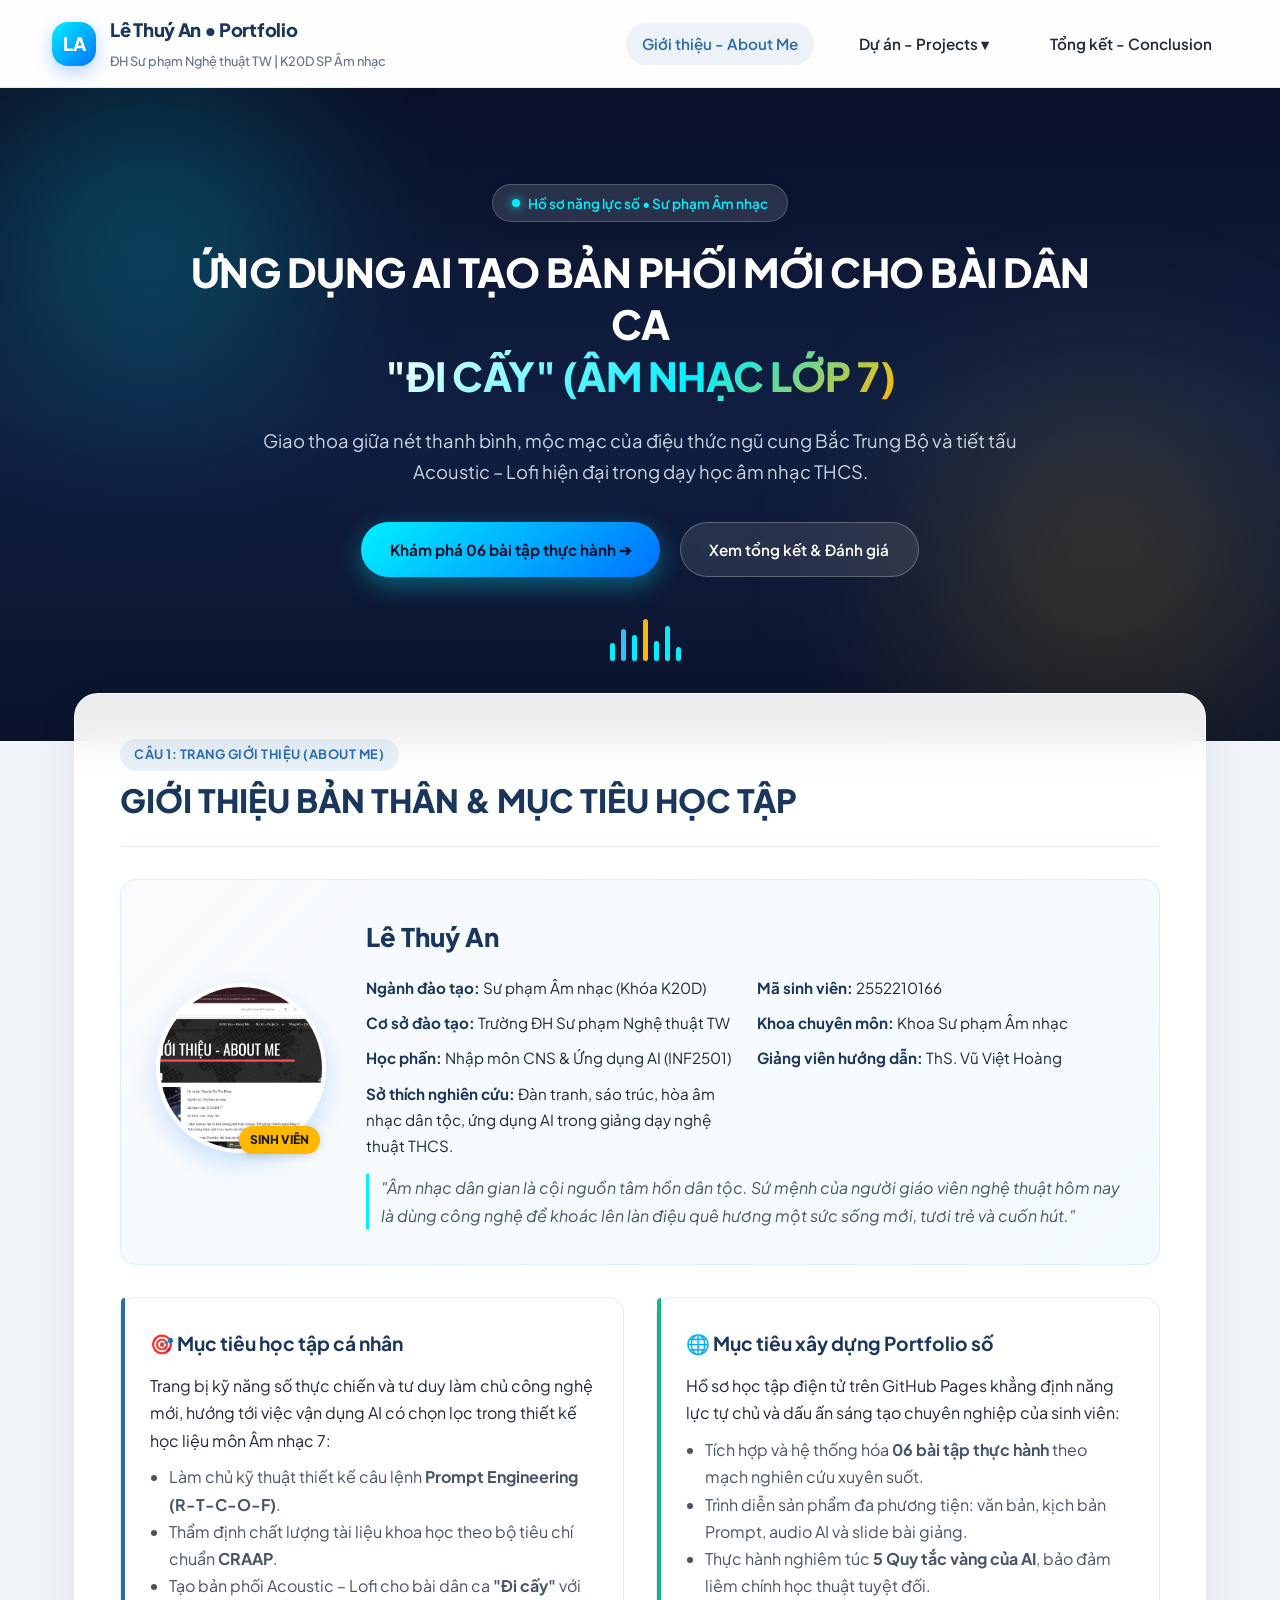
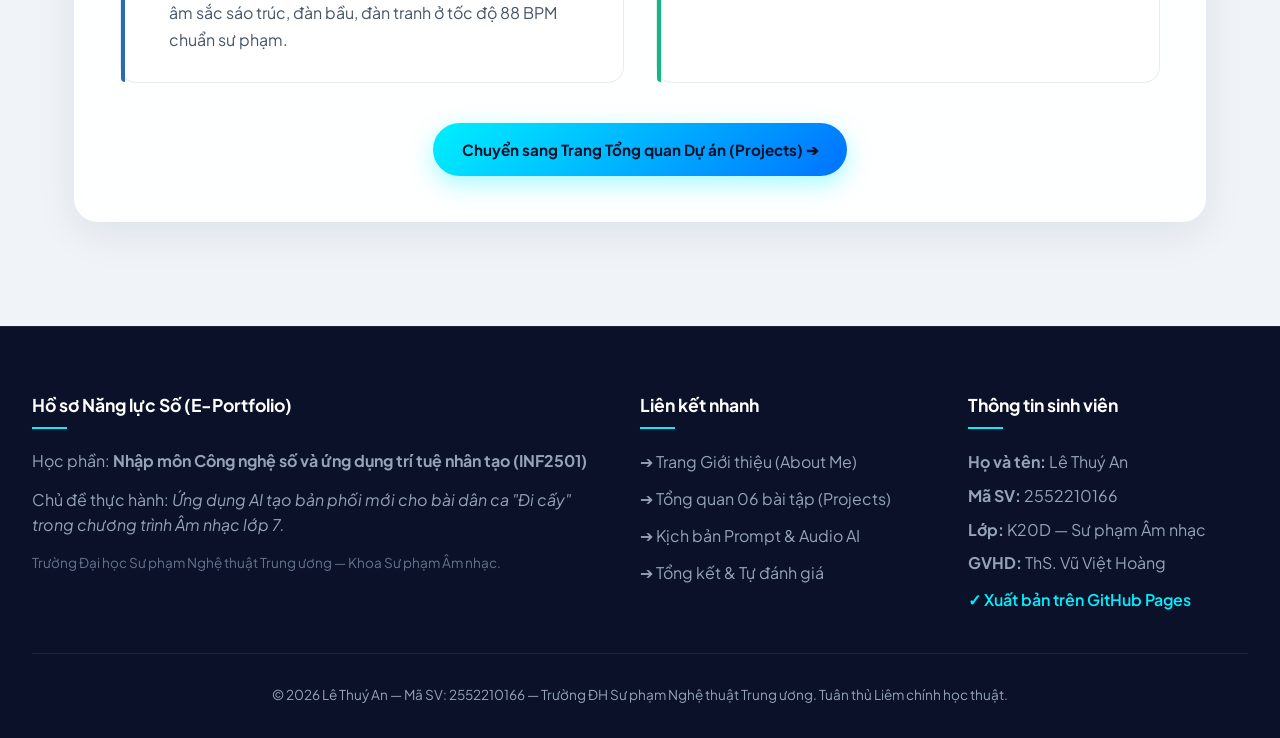
==== index.html @ 68ad2bd3 "Initial commit: Portfolio website INF2501" ====
<!DOCTYPE html>
<html lang="vi">
<head>
  <meta charset="UTF-8">
  <meta name="viewport" content="width=device-width, initial-scale=1.0">
  <title>E-Portfolio | Lê Thuý An - Sư phạm Âm nhạc</title>
  <link rel="stylesheet" href="css/style.css">
  <link rel="preconnect" href="https://fonts.googleapis.com">
  <link rel="preconnect" href="https://fonts.gstatic.com" crossorigin>
  <link href="https://fonts.googleapis.com/css2?family=Plus+Jakarta+Sans:wght@400;500;600;700;800&family=Playfair+Display:ital,wght@0,600;0,700;1,400&family=JetBrains+Mono:wght@400;500;600&display=swap" rel="stylesheet">
</head>
<body>
  <!-- HEADER & NAVIGATION -->
  <header class="site-header">
    <div class="nav-container">
      <div class="logo-area">
        <div class="logo-icon">LA</div>
        <div class="logo-text">
          <h1>Lê Thuý An • Portfolio</h1>
          <span>ĐH Sư phạm Nghệ thuật TW | K20D SP Âm nhạc</span>
        </div>
      </div>
      <button class="mobile-toggle" aria-label="Toggle menu">☰</button>
      <nav>
        <ul class="nav-menu">
          <li class="nav-item"><a href="index.html" class="nav-link active">Giới thiệu - About Me</a></li>
          <li class="nav-item dropdown">
            <a href="projects.html" class="nav-link ">Dự án - Projects ▾</a>
            <ul class="dropdown-menu">
              <li><a href="projects.html" class="dropdown-item"><strong>📂 Tổng quan 06 Bài tập</strong></a></li>
              <li><a href="bai-tap-1.html" class="dropdown-item">📁 Bài 1: Quản lý tệp & thư mục</a></li>
              <li><a href="bai-tap-2.html" class="dropdown-item">🔍 Bài 2: Tìm kiếm & Đánh giá CRAAP</a></li>
              <li><a href="bai-tap-3.html" class="dropdown-item">⚡ Bài 3: Prompt Engineering & AI nhạc</a></li>
              <li><a href="bai-tap-4.html" class="dropdown-item">👥 Bài 4: Hợp tác trực tuyến dự án nhóm</a></li>
              <li><a href="bai-tap-5.html" class="dropdown-item">🎨 Bài 5: Sáng tạo nội dung số với AI</a></li>
              <li><a href="bai-tap-6.html" class="dropdown-item">🛡️ Bài 6: Đạo đức & Liêm chính AI</a></li>
            </ul>
          </li>
          <li class="nav-item"><a href="conclusion.html" class="nav-link ">Tổng kết - Conclusion</a></li>
        </ul>
      </nav>
    </div>
  </header>

  <section class="hero-section">
    <div class="hero-glow-1"></div>
    <div class="hero-glow-2"></div>
    <div class="hero-container">
      <div class="hero-pill">
        <span class="status-dot"></span>
        <span>Hồ sơ năng lực số • Sư phạm Âm nhạc</span>
      </div>
      <h2 class="hero-title">
        ỨNG DỤNG AI TẠO BẢN PHỐI MỚI CHO BÀI DÂN CA <br>
        <span class="gradient-text">"ĐI CẤY" (ÂM NHẠC LỚP 7)</span>
      </h2>
      <p class="hero-desc">
        Giao thoa giữa nét thanh bình, mộc mạc của điệu thức ngũ cung Bắc Trung Bộ và tiết tấu Acoustic – Lofi hiện đại trong dạy học âm nhạc THCS.
      </p>
      <div class="hero-actions">
        <a href="projects.html" class="btn btn-primary">Khám phá 06 bài tập thực hành ➔</a>
        <a href="conclusion.html" class="btn btn-glass">Xem tổng kết & Đánh giá</a>
      </div>
      
      <!-- Animated Music Equalizer -->
      <div class="music-visualizer" title="Bản phối AI đang mô phỏng nhịp điệu dân tộc">
        <div class="bar"></div>
        <div class="bar"></div>
        <div class="bar"></div>
        <div class="bar"></div>
        <div class="bar"></div>
        <div class="bar"></div>
        <div class="bar"></div>
        <div class="bar"></div>
      </div>
    </div>
  </section>

  <main class="main-wrapper">
    <div class="glass-panel reveal">
      <div class="page-header-box">
        <span class="badge-tag">Câu 1: Trang Giới thiệu (About Me)</span>
        <h2 class="page-heading">GIỚI THIỆU BẢN THÂN & MỤC TIÊU HỌC TẬP</h2>
      </div>

      <!-- Profile Showcase -->
      <div class="profile-showcase">
        <div class="profile-avatar-wrap">
          <img src="images/image1.png" alt="Ảnh sinh viên Lê Thuý An" class="profile-avatar-img" onerror="this.src='https://images.unsplash.com/photo-1534528741775-53994a69daeb?q=80&w=400&auto=format&fit=crop';">
          <span class="avatar-badge-tag">SINH VIÊN</span>
        </div>
        <div class="profile-details">
          <h3>Lê Thuý An</h3>
          <ul class="meta-grid">
            <li><strong>Ngành đào tạo:</strong> Sư phạm Âm nhạc (Khóa K20D)</li>
            <li><strong>Mã sinh viên:</strong> 2552210166</li>
            <li><strong>Cơ sở đào tạo:</strong> Trường ĐH Sư phạm Nghệ thuật TW</li>
            <li><strong>Khoa chuyên môn:</strong> Khoa Sư phạm Âm nhạc</li>
            <li><strong>Học phần:</strong> Nhập môn CNS & Ứng dụng AI (INF2501)</li>
            <li><strong>Giảng viên hướng dẫn:</strong> ThS. Vũ Việt Hoàng</li>
            <li><strong>Sở thích nghiên cứu:</strong> Đàn tranh, sáo trúc, hòa âm nhạc dân tộc, ứng dụng AI trong giảng dạy nghệ thuật THCS.</li>
          </ul>
          <p style="font-style: italic; color: #475569; margin-top: 0.8rem; border-left: 3px solid var(--accent-cyan); padding-left: 12px;">
            "Âm nhạc dân gian là cội nguồn tâm hồn dân tộc. Sứ mệnh của người giáo viên nghệ thuật hôm nay là dùng công nghệ để khoác lên làn điệu quê hương một sức sống mới, tươi trẻ và cuốn hút."
          </p>
        </div>
      </div>

      <div class="grid-2">
        <div class="feature-box goal">
          <h3>🎯 Mục tiêu học tập cá nhân</h3>
          <p>Trang bị kỹ năng số thực chiến và tư duy làm chủ công nghệ mới, hướng tới việc vận dụng AI có chọn lọc trong thiết kế học liệu môn Âm nhạc 7:</p>
          <ul style="margin-left: 1.2rem; margin-top: 0.6rem; color: #475569;">
            <li>Làm chủ kỹ thuật thiết kế câu lệnh <strong>Prompt Engineering (R-T-C-O-F)</strong>.</li>
            <li>Thẩm định chất lượng tài liệu khoa học theo bộ tiêu chí chuẩn <strong>CRAAP</strong>.</li>
            <li>Tạo bản phối Acoustic – Lofi cho bài dân ca <strong>"Đi cấy"</strong> với âm sắc sáo trúc, đàn bầu, đàn tranh ở tốc độ 88 BPM chuẩn sư phạm.</li>
          </ul>
        </div>

        <div class="feature-box product">
          <h3>🌐 Mục tiêu xây dựng Portfolio số</h3>
          <p>Hồ sơ học tập điện tử trên GitHub Pages khẳng định năng lực tự chủ và dấu ấn sáng tạo chuyên nghiệp của sinh viên:</p>
          <ul style="margin-left: 1.2rem; margin-top: 0.6rem; color: #475569;">
            <li>Tích hợp và hệ thống hóa <strong>06 bài tập thực hành</strong> theo mạch nghiên cứu xuyên suốt.</li>
            <li>Trình diễn sản phẩm đa phương tiện: văn bản, kịch bản Prompt, audio AI và slide bài giảng.</li>
            <li>Thực hành nghiêm túc <strong>5 Quy tắc vàng của AI</strong>, bảo đảm liêm chính học thuật tuyệt đối.</li>
          </ul>
        </div>
      </div>

      <div style="margin-top: 2.5rem; text-align: center;">
        <a href="projects.html" class="btn btn-primary">Chuyển sang Trang Tổng quan Dự án (Projects) ➔</a>
      </div>
    </div>
  </main>

  <!-- FOOTER -->
  <footer class="site-footer">
    <div class="footer-grid">
      <div class="footer-col">
        <h4>Hồ sơ Năng lực Số (E-Portfolio)</h4>
        <p style="margin-bottom: 0.8rem; line-height: 1.6;">Học phần: <strong>Nhập môn Công nghệ số và ứng dụng trí tuệ nhân tạo (INF2501)</strong></p>
        <p style="margin-bottom: 0.8rem; line-height: 1.6;">Chủ đề thực hành: <em>Ứng dụng AI tạo bản phối mới cho bài dân ca "Đi cấy" trong chương trình Âm nhạc lớp 7.</em></p>
        <p style="color: #64748B; font-size: 0.85rem;">Trường Đại học Sư phạm Nghệ thuật Trung ương — Khoa Sư phạm Âm nhạc.</p>
      </div>
      <div class="footer-col">
        <h4>Liên kết nhanh</h4>
        <ul>
          <li><a href="index.html">➔ Trang Giới thiệu (About Me)</a></li>
          <li><a href="projects.html">➔ Tổng quan 06 bài tập (Projects)</a></li>
          <li><a href="bai-tap-3.html">➔ Kịch bản Prompt & Audio AI</a></li>
          <li><a href="conclusion.html">➔ Tổng kết & Tự đánh giá</a></li>
        </ul>
      </div>
      <div class="footer-col">
        <h4>Thông tin sinh viên</h4>
        <p style="margin-bottom: 0.4rem;"><strong>Họ và tên:</strong> Lê Thuý An</p>
        <p style="margin-bottom: 0.4rem;"><strong>Mã SV:</strong> 2552210166</p>
        <p style="margin-bottom: 0.4rem;"><strong>Lớp:</strong> K20D — Sư phạm Âm nhạc</p>
        <p style="margin-bottom: 0.4rem;"><strong>GVHD:</strong> ThS. Vũ Việt Hoàng</p>
        <p style="color: var(--accent-cyan); font-weight: 600; margin-top: 0.6rem;">✓ Xuất bản trên GitHub Pages</p>
      </div>
    </div>
    <div class="footer-credit">
      <p>© 2026 Lê Thuý An — Mã SV: 2552210166 — Trường ĐH Sư phạm Nghệ thuật Trung ương. Tuân thủ Liêm chính học thuật.</p>
    </div>
  </footer>
  <script src="js/main.js"></script>
</body>
</html>
---- css/style.css ----
/* ===================================================================
   ULTRA-MODERN ANIMATED E-PORTFOLIO
   Design Theme: Modern Glassmorphism & Oceanic Digital Waves
   Features: CSS Keyframes, Smooth Transitions, Equalizer Animation
   =================================================================== */

:root {
  --primary: #1A365D;          /* Deep Navy */
  --primary-light: #2B6CB0;    /* Bright Coastal Blue */
  --accent-cyan: #00F0FF;      /* Electric Cyan Glow */
  --accent-gold: #FFB800;      /* Sungold / Sand Gold */
  --accent-gradient: linear-gradient(135deg, #00F0FF 0%, #0072FF 100%);
  --gold-gradient: linear-gradient(135deg, #FFD700 0%, #FF9900 100%);
  --bg-gradient: linear-gradient(180deg, #0A1128 0%, #101F42 50%, #0B132B 100%);
  
  --glass-bg: rgba(255, 255, 255, 0.85);
  --glass-border: rgba(255, 255, 255, 0.3);
  --glass-card: rgba(255, 255, 255, 0.92);
  --glass-card-hover: rgba(255, 255, 255, 1);
  --glass-shadow: 0 12px 40px rgba(0, 20, 60, 0.08);
  --glass-shadow-hover: 0 20px 50px rgba(0, 114, 255, 0.18);
  
  --text-dark: #1E293B;
  --text-muted: #64748B;
  --text-light: #F8FAFC;
  
  --radius-sm: 8px;
  --radius-md: 16px;
  --radius-lg: 24px;
  --radius-full: 9999px;
  
  --font-heading: 'Plus Jakarta Sans', -apple-system, BlinkMacSystemFont, 'Segoe UI', Roboto, sans-serif;
  --font-serif: 'Playfair Display', Georgia, serif;
  --font-mono: 'JetBrains Mono', 'Fira Code', Consolas, monospace;
}

/* Base Reset */
*, *::before, *::after {
  box-sizing: border-box;
  margin: 0;
  padding: 0;
}

html {
  scroll-behavior: smooth;
}

body {
  font-family: var(--font-heading);
  background-color: #F0F4F8;
  color: var(--text-dark);
  line-height: 1.7;
  overflow-x: hidden;
  min-height: 100vh;
  display: flex;
  flex-direction: column;
}

/* ==================== ANIMATIONS ==================== */
@keyframes floatSlow {
  0%, 100% { transform: translateY(0px) rotate(0deg); }
  50% { transform: translateY(-10px) rotate(1deg); }
}

@keyframes pulseGlow {
  0%, 100% { box-shadow: 0 0 15px rgba(0, 240, 255, 0.4); }
  50% { box-shadow: 0 0 30px rgba(0, 240, 255, 0.8); }
}

@keyframes waveBar {
  0%, 100% { height: 8px; }
  50% { height: 38px; }
}

@keyframes fadeInUp {
  from {
    opacity: 0;
    transform: translateY(24px);
  }
  to {
    opacity: 1;
    transform: translateY(0);
  }
}

/* Scroll Reveal Utility */
.reveal {
  opacity: 0;
  transform: translateY(24px);
  transition: opacity 0.7s cubic-bezier(0.16, 1, 0.3, 1), transform 0.7s cubic-bezier(0.16, 1, 0.3, 1);
}

.reveal.active {
  opacity: 1;
  transform: translateY(0);
}

/* ==================== NAVBAR ==================== */
.site-header {
  position: sticky;
  top: 0;
  z-index: 1000;
  background: rgba(255, 255, 255, 0.88);
  backdrop-filter: blur(20px);
  -webkit-backdrop-filter: blur(20px);
  border-bottom: 1px solid rgba(226, 232, 240, 0.8);
  transition: all 0.3s ease;
}

.nav-container {
  max-width: 1240px;
  margin: 0 auto;
  display: flex;
  align-items: center;
  justify-content: space-between;
  padding: 0.9rem 2rem;
}

.logo-area {
  display: flex;
  align-items: center;
  gap: 14px;
}

.logo-icon {
  width: 44px;
  height: 44px;
  border-radius: var(--radius-md);
  background: var(--accent-gradient);
  color: white;
  display: flex;
  align-items: center;
  justify-content: center;
  font-weight: 800;
  font-size: 1.15rem;
  box-shadow: 0 6px 18px rgba(0, 114, 255, 0.3);
  animation: pulseGlow 4s infinite ease-in-out;
}

.logo-text h1 {
  font-size: 1.15rem;
  font-weight: 800;
  color: var(--primary);
  letter-spacing: -0.3px;
}

.logo-text span {
  font-size: 0.8rem;
  color: var(--text-muted);
  font-weight: 500;
}

.nav-menu {
  display: flex;
  align-items: center;
  gap: 1.8rem;
  list-style: none;
}

.nav-item {
  position: relative;
}

.nav-link {
  font-weight: 600;
  font-size: 0.95rem;
  color: var(--text-dark);
  text-decoration: none;
  padding: 0.5rem 1rem;
  border-radius: var(--radius-full);
  transition: all 0.25s ease;
  display: inline-flex;
  align-items: center;
  gap: 6px;
}

.nav-link:hover, .nav-link.active {
  color: var(--primary-light);
  background: rgba(43, 108, 176, 0.08);
}

/* Modern Dropdown with Glass effect */
.dropdown-menu {
  position: absolute;
  top: 130%;
  left: 50%;
  transform: translateX(-50%) translateY(10px);
  background: rgba(255, 255, 255, 0.96);
  backdrop-filter: blur(24px);
  -webkit-backdrop-filter: blur(24px);
  border: 1px solid rgba(226, 232, 240, 0.9);
  border-radius: var(--radius-md);
  box-shadow: 0 16px 40px rgba(0, 20, 60, 0.12);
  min-width: 330px;
  list-style: none;
  padding: 0.6rem;
  opacity: 0;
  visibility: hidden;
  transition: all 0.3s cubic-bezier(0.16, 1, 0.3, 1);
  z-index: 1001;
}

.nav-item.dropdown:hover .dropdown-menu {
  opacity: 1;
  visibility: visible;
  transform: translateX(-50%) translateY(0);
}

.dropdown-item {
  display: flex;
  align-items: center;
  gap: 10px;
  padding: 0.7rem 1rem;
  border-radius: var(--radius-sm);
  color: var(--text-dark);
  text-decoration: none;
  font-size: 0.9rem;
  font-weight: 500;
  transition: all 0.2s ease;
}

.dropdown-item:hover {
  background: rgba(0, 240, 255, 0.08);
  color: var(--primary-light);
  transform: translateX(4px);
}

.mobile-toggle {
  display: none;
  background: none;
  border: none;
  font-size: 1.6rem;
  color: var(--primary);
  cursor: pointer;
}

/* ==================== HERO HEADER ==================== */
.hero-section {
  position: relative;
  background: var(--bg-gradient);
  color: white;
  padding: 6rem 2rem 5rem;
  overflow: hidden;
  text-align: center;
}

/* Background Animated Gradient Blobs */
.hero-glow-1 {
  position: absolute;
  top: -100px;
  left: -100px;
  width: 500px;
  height: 500px;
  background: radial-gradient(circle, rgba(0, 240, 255, 0.25) 0%, transparent 70%);
  border-radius: 50%;
  filter: blur(60px);
  pointer-events: none;
  animation: floatSlow 8s infinite alternate ease-in-out;
}

.hero-glow-2 {
  position: absolute;
  bottom: -100px;
  right: -100px;
  width: 550px;
  height: 550px;
  background: radial-gradient(circle, rgba(255, 184, 0, 0.2) 0%, transparent 70%);
  border-radius: 50%;
  filter: blur(70px);
  pointer-events: none;
  animation: floatSlow 10s infinite alternate-reverse ease-in-out;
}

.hero-container {
  max-width: 950px;
  margin: 0 auto;
  position: relative;
  z-index: 2;
}

.hero-pill {
  display: inline-flex;
  align-items: center;
  gap: 8px;
  background: rgba(255, 255, 255, 0.12);
  backdrop-filter: blur(10px);
  border: 1px solid rgba(255, 255, 255, 0.2);
  padding: 0.4rem 1.2rem;
  border-radius: var(--radius-full);
  font-size: 0.85rem;
  font-weight: 600;
  color: var(--accent-cyan);
  margin-bottom: 1.5rem;
  box-shadow: 0 4px 15px rgba(0, 0, 0, 0.1);
}

.status-dot {
  width: 8px;
  height: 8px;
  background: var(--accent-cyan);
  border-radius: 50%;
  box-shadow: 0 0 10px var(--accent-cyan);
}

.hero-title {
  font-size: 2.5rem;
  font-weight: 800;
  line-height: 1.3;
  margin-bottom: 1.4rem;
  letter-spacing: -0.5px;
}

.hero-title .gradient-text {
  background: linear-gradient(135deg, #FFFFFF 0%, #00F0FF 60%, #FFB800 100%);
  -webkit-background-clip: text;
  -webkit-text-fill-color: transparent;
}

.hero-desc {
  font-size: 1.15rem;
  color: #CBD5E1;
  max-width: 800px;
  margin: 0 auto 2.2rem;
  font-weight: 400;
}

.hero-actions {
  display: flex;
  justify-content: center;
  gap: 1.2rem;
  flex-wrap: wrap;
}

/* Animated Equalizer in Hero */
.music-visualizer {
  display: flex;
  align-items: flex-end;
  justify-content: center;
  gap: 6px;
  height: 44px;
  margin-top: 2.5rem;
}

.bar {
  width: 5px;
  background: var(--accent-cyan);
  border-radius: var(--radius-full);
  animation: waveBar 1.2s infinite ease-in-out;
}

.bar:nth-child(2) { animation-delay: 0.2s; height: 18px; }
.bar:nth-child(3) { animation-delay: 0.4s; height: 32px; background: #38bdf8; }
.bar:nth-child(4) { animation-delay: 0.1s; height: 26px; }
.bar:nth-child(5) { animation-delay: 0.3s; height: 42px; background: var(--accent-gold); }
.bar:nth-child(6) { animation-delay: 0.5s; height: 20px; }
.bar:nth-child(7) { animation-delay: 0.25s; height: 35px; }
.bar:nth-child(8) { animation-delay: 0.35s; height: 14px; background: var(--accent-cyan); }

/* ==================== BUTTONS ==================== */
.btn {
  display: inline-flex;
  align-items: center;
  gap: 10px;
  padding: 0.85rem 1.8rem;
  border-radius: var(--radius-full);
  font-weight: 600;
  font-size: 0.95rem;
  text-decoration: none;
  cursor: pointer;
  border: none;
  transition: all 0.3s cubic-bezier(0.16, 1, 0.3, 1);
  position: relative;
  overflow: hidden;
}

.btn-primary {
  background: var(--accent-gradient);
  color: #0A1128;
  font-weight: 700;
  box-shadow: 0 8px 24px rgba(0, 240, 255, 0.35);
}

.btn-primary:hover {
  transform: translateY(-3px) scale(1.02);
  box-shadow: 0 12px 30px rgba(0, 240, 255, 0.5);
  color: #0A1128;
}

.btn-gold {
  background: var(--gold-gradient);
  color: #1A1A1A;
  font-weight: 700;
  box-shadow: 0 8px 24px rgba(255, 184, 0, 0.35);
}

.btn-gold:hover {
  transform: translateY(-3px) scale(1.02);
  box-shadow: 0 12px 30px rgba(255, 184, 0, 0.5);
}

.btn-glass {
  background: rgba(255, 255, 255, 0.1);
  backdrop-filter: blur(10px);
  color: white;
  border: 1px solid rgba(255, 255, 255, 0.25);
}

.btn-glass:hover {
  background: rgba(255, 255, 255, 0.2);
  transform: translateY(-3px);
  color: white;
}

/* ==================== MAIN CONTENT WRAPPER ==================== */
.main-wrapper {
  max-width: 1180px;
  margin: -3rem auto 4rem;
  padding: 0 1.5rem;
  width: 100%;
  flex: 1;
  position: relative;
  z-index: 10;
}

/* Glass Card */
.glass-panel {
  background: var(--glass-card);
  backdrop-filter: blur(16px);
  -webkit-backdrop-filter: blur(16px);
  border: 1px solid rgba(255, 255, 255, 0.8);
  border-radius: var(--radius-lg);
  padding: 2.8rem;
  box-shadow: var(--glass-shadow);
  margin-bottom: 2.5rem;
  transition: transform 0.3s ease, box-shadow 0.3s ease;
}

.glass-panel:hover {
  box-shadow: var(--glass-shadow-hover);
}

.page-header-box {
  border-bottom: 1px solid rgba(226, 232, 240, 0.9);
  padding-bottom: 1.5rem;
  margin-bottom: 2rem;
}

.badge-tag {
  display: inline-block;
  background: rgba(43, 108, 176, 0.1);
  color: var(--primary-light);
  font-size: 0.8rem;
  font-weight: 700;
  padding: 0.3rem 0.9rem;
  border-radius: var(--radius-full);
  text-transform: uppercase;
  letter-spacing: 0.5px;
  margin-bottom: 0.6rem;
}

.page-heading {
  font-size: 2rem;
  font-weight: 800;
  color: var(--primary);
  line-height: 1.3;
}

/* Profile Showcase */
.profile-showcase {
  display: flex;
  align-items: center;
  gap: 2.5rem;
  background: linear-gradient(135deg, rgba(248, 250, 252, 0.9) 0%, rgba(240, 249, 255, 0.8) 100%);
  border-radius: var(--radius-md);
  padding: 2.2rem;
  border: 1px solid rgba(186, 230, 253, 0.5);
  margin-bottom: 2rem;
}

.profile-avatar-wrap {
  position: relative;
  flex-shrink: 0;
}

.profile-avatar-img {
  width: 170px;
  height: 170px;
  border-radius: 50%;
  object-fit: cover;
  border: 4px solid white;
  box-shadow: 0 10px 25px rgba(0, 114, 255, 0.2);
}

.avatar-badge-tag {
  position: absolute;
  bottom: 6px;
  right: 6px;
  background: var(--accent-gold);
  color: #1a1a1a;
  font-size: 0.75rem;
  font-weight: 800;
  padding: 0.25rem 0.7rem;
  border-radius: var(--radius-full);
  box-shadow: 0 2px 8px rgba(0, 0, 0, 0.15);
}

.profile-details h3 {
  font-size: 1.6rem;
  font-weight: 800;
  color: var(--primary);
  margin-bottom: 0.5rem;
}

.meta-grid {
  display: grid;
  grid-template-columns: repeat(2, 1fr);
  gap: 0.6rem 1.5rem;
  margin: 1rem 0;
  list-style: none;
}

.meta-grid li {
  font-size: 0.95rem;
  color: var(--text-dark);
}

.meta-grid strong {
  color: var(--primary);
}

/* Grid Layouts */
.grid-2 {
  display: grid;
  grid-template-columns: 1fr 1fr;
  gap: 2rem;
}

.grid-3 {
  display: grid;
  grid-template-columns: repeat(3, 1fr);
  gap: 1.8rem;
}

/* Feature Box */
.feature-box {
  background: white;
  border: 1px solid rgba(226, 232, 240, 0.8);
  border-radius: var(--radius-md);
  padding: 1.8rem;
  position: relative;
  transition: all 0.3s ease;
}

.feature-box::before {
  content: '';
  position: absolute;
  top: 0;
  left: 0;
  width: 4px;
  height: 100%;
  border-radius: 4px 0 0 4px;
}

.feature-box.goal::before { background: var(--primary-light); }
.feature-box.process::before { background: var(--accent-gold); }
.feature-box.product::before { background: #10B981; }

.feature-box:hover {
  transform: translateY(-4px);
  box-shadow: var(--glass-shadow-hover);
}

.feature-box h3 {
  font-size: 1.2rem;
  font-weight: 700;
  color: var(--primary);
  margin-bottom: 0.8rem;
  display: flex;
  align-items: center;
  gap: 8px;
}

/* Interactive Modern Project Card */
.project-card {
  background: white;
  border: 1px solid rgba(226, 232, 240, 0.8);
  border-radius: var(--radius-md);
  padding: 2rem 1.6rem;
  display: flex;
  flex-direction: column;
  justify-content: space-between;
  transition: all 0.35s cubic-bezier(0.16, 1, 0.3, 1);
  position: relative;
  overflow: hidden;
}

.project-card::after {
  content: '';
  position: absolute;
  top: 0;
  left: 0;
  right: 0;
  height: 3px;
  background: var(--accent-gradient);
  opacity: 0;
  transition: opacity 0.3s ease;
}

.project-card:hover {
  transform: translateY(-8px);
  box-shadow: 0 16px 36px rgba(0, 114, 255, 0.12);
  border-color: rgba(0, 240, 255, 0.4);
}

.project-card:hover::after {
  opacity: 1;
}

.card-top-badge {
  display: inline-block;
  background: rgba(0, 240, 255, 0.1);
  color: #0284c7;
  font-weight: 700;
  font-size: 0.78rem;
  padding: 0.25rem 0.8rem;
  border-radius: var(--radius-full);
  margin-bottom: 1rem;
}

.card-title {
  font-size: 1.25rem;
  font-weight: 700;
  color: var(--primary);
  margin-bottom: 0.8rem;
  line-height: 1.4;
}

.card-desc {
  font-size: 0.92rem;
  color: var(--text-muted);
  margin-bottom: 1.5rem;
  flex-grow: 1;
}

/* Modern Audio Player Container */
.modern-player {
  background: linear-gradient(135deg, #0F172A 0%, #1E293B 100%);
  color: white;
  border-radius: var(--radius-md);
  padding: 1.8rem;
  margin: 1.8rem 0;
  border: 1px solid rgba(255, 255, 255, 0.1);
  box-shadow: 0 12px 30px rgba(0, 0, 0, 0.2);
}

.player-header {
  display: flex;
  align-items: center;
  justify-content: space-between;
  margin-bottom: 1.2rem;
}

.player-title {
  font-weight: 700;
  font-size: 1.1rem;
  color: var(--accent-cyan);
}

.player-controls {
  display: flex;
  align-items: center;
  gap: 1.2rem;
}

.play-toggle-btn {
  width: 48px;
  height: 48px;
  border-radius: 50%;
  background: var(--accent-gradient);
  border: none;
  cursor: pointer;
  display: flex;
  align-items: center;
  justify-content: center;
  font-size: 1.2rem;
  color: #0A1128;
  transition: all 0.25s ease;
  box-shadow: 0 4px 15px rgba(0, 240, 255, 0.4);
}

.play-toggle-btn:hover {
  transform: scale(1.08);
}

.progress-track {
  flex-grow: 1;
  height: 6px;
  background: rgba(255, 255, 255, 0.15);
  border-radius: var(--radius-full);
  position: relative;
  cursor: pointer;
}

.progress-fill {
  width: 42%;
  height: 100%;
  background: var(--accent-cyan);
  border-radius: var(--radius-full);
  position: relative;
}

.time-stamp {
  font-size: 0.82rem;
  color: #94A3B8;
  font-family: var(--font-mono);
}

/* Prompt Card with Copy Animation */
.code-box {
  background: #0B1120;
  border-radius: var(--radius-md);
  border: 1px solid #1E293B;
  margin: 1.8rem 0;
  overflow: hidden;
  box-shadow: 0 10px 30px rgba(0, 0, 0, 0.25);
}

.code-header {
  display: flex;
  justify-content: space-between;
  align-items: center;
  background: #131E36;
  padding: 0.8rem 1.2rem;
  border-bottom: 1px solid #1E293B;
}

.code-title {
  color: var(--accent-gold);
  font-weight: 700;
  font-size: 0.85rem;
  font-family: var(--font-mono);
  letter-spacing: 0.5px;
}

.copy-btn {
  background: rgba(255, 255, 255, 0.1);
  color: white;
  border: 1px solid rgba(255, 255, 255, 0.2);
  padding: 0.35rem 0.9rem;
  border-radius: var(--radius-sm);
  font-size: 0.8rem;
  cursor: pointer;
  transition: all 0.2s ease;
}

.copy-btn:hover {
  background: var(--accent-cyan);
  color: #000;
  border-color: var(--accent-cyan);
}

.code-body {
  padding: 1.4rem;
  color: #E2E8F0;
  font-family: var(--font-mono);
  font-size: 0.9rem;
  line-height: 1.7;
  white-space: pre-wrap;
  word-break: break-word;
}

/* Tables */
.modern-table {
  width: 100%;
  border-collapse: separate;
  border-spacing: 0;
  margin: 1.5rem 0;
  border-radius: var(--radius-md);
  overflow: hidden;
  box-shadow: 0 4px 15px rgba(0, 0, 0, 0.04);
  border: 1px solid rgba(226, 232, 240, 0.9);
}

.modern-table thead tr {
  background: var(--primary);
  color: white;
}

.modern-table th {
  padding: 14px 18px;
  font-weight: 700;
  font-size: 0.95rem;
  text-align: left;
}

.modern-table td {
  padding: 14px 18px;
  border-bottom: 1px solid rgba(226, 232, 240, 0.8);
  font-size: 0.92rem;
}

.modern-table tbody tr:nth-child(even) {
  background: #F8FAFC;
}

.modern-table tbody tr:hover {
  background: #F0F9FF;
}

/* Upload Dropzone / Placeholder */
.upload-placeholder {
  border: 2px dashed #93C5FD;
  background: rgba(240, 249, 255, 0.6);
  border-radius: var(--radius-md);
  padding: 3rem 2rem;
  text-align: center;
  margin: 1.8rem 0;
  transition: all 0.3s ease;
  cursor: pointer;
}

.upload-placeholder:hover {
  border-color: var(--primary-light);
  background: rgba(240, 249, 255, 0.9);
  transform: scale(1.01);
}

.upload-placeholder .icon {
  font-size: 2.8rem;
  margin-bottom: 0.8rem;
  color: var(--primary-light);
}

.upload-placeholder h4 {
  font-size: 1.1rem;
  font-weight: 700;
  color: var(--primary);
  margin-bottom: 0.4rem;
}

.upload-placeholder p {
  font-size: 0.88rem;
  color: var(--text-muted);
}

.showcase-img {
  width: 100%;
  max-width: 900px;
  height: auto;
  border-radius: var(--radius-md);
  box-shadow: var(--glass-shadow);
  display: block;
  margin: 1.5rem auto;
  border: 1px solid rgba(226, 232, 240, 0.8);
  transition: transform 0.3s ease;
}

.showcase-img:hover {
  transform: scale(1.01);
}

/* Bottom Pagination */
.pagination-nav {
  display: flex;
  justify-content: space-between;
  align-items: center;
  margin-top: 2.5rem;
  padding-top: 1.8rem;
  border-top: 1px solid rgba(226, 232, 240, 0.8);
}

/* ==================== FOOTER ==================== */
.site-footer {
  background: #0A1128;
  color: #94A3B8;
  padding: 4rem 2rem 2rem;
  margin-top: auto;
  border-top: 1px solid rgba(255, 255, 255, 0.08);
}

.footer-grid {
  max-width: 1240px;
  margin: 0 auto;
  display: grid;
  grid-template-columns: 2fr 1fr 1fr;
  gap: 3rem;
  margin-bottom: 2.5rem;
}

.footer-col h4 {
  color: white;
  font-size: 1.1rem;
  font-weight: 700;
  margin-bottom: 1.2rem;
  position: relative;
  padding-bottom: 0.5rem;
}

.footer-col h4::after {
  content: '';
  position: absolute;
  bottom: 0;
  left: 0;
  width: 35px;
  height: 2px;
  background: var(--accent-cyan);
}

.footer-col ul {
  list-style: none;
}

.footer-col ul li {
  margin-bottom: 0.6rem;
}

.footer-col ul li a {
  color: #94A3B8;
  text-decoration: none;
  transition: color 0.2s ease;
}

.footer-col ul li a:hover {
  color: var(--accent-cyan);
}

.footer-credit {
  max-width: 1240px;
  margin: 0 auto;
  padding-top: 1.8rem;
  border-top: 1px solid rgba(255, 255, 255, 0.08);
  text-align: center;
  font-size: 0.85rem;
}

/* Toast Notification */
.toast-msg {
  position: fixed;
  bottom: 30px;
  right: 30px;
  background: #10B981;
  color: white;
  padding: 0.8rem 1.6rem;
  border-radius: var(--radius-full);
  box-shadow: 0 10px 25px rgba(16, 185, 129, 0.4);
  font-weight: 600;
  font-size: 0.9rem;
  display: flex;
  align-items: center;
  gap: 8px;
  opacity: 0;
  transform: translateY(20px);
  transition: all 0.3s cubic-bezier(0.16, 1, 0.3, 1);
  z-index: 9999;
  pointer-events: none;
}

.toast-msg.show {
  opacity: 1;
  transform: translateY(0);
}

/* Responsive */
@media (max-width: 900px) {
  .hero-title { font-size: 1.8rem; }
  .grid-2, .grid-3, .footer-grid, .meta-grid { grid-template-columns: 1fr; }
  .profile-showcase { flex-direction: column; text-align: center; }
  .mobile-toggle { display: block; }
  .nav-menu {
    display: none;
    flex-direction: column;
    position: absolute;
    top: 100%;
    left: 0;
    right: 0;
    background: white;
    padding: 1.5rem 2rem;
    box-shadow: 0 20px 40px rgba(0, 0, 0, 0.1);
  }
  .nav-menu.active { display: flex; }
  .dropdown-menu {
    position: static;
    transform: none;
    box-shadow: none;
    border: none;
    padding-left: 1rem;
    visibility: visible;
    opacity: 1;
  }
}
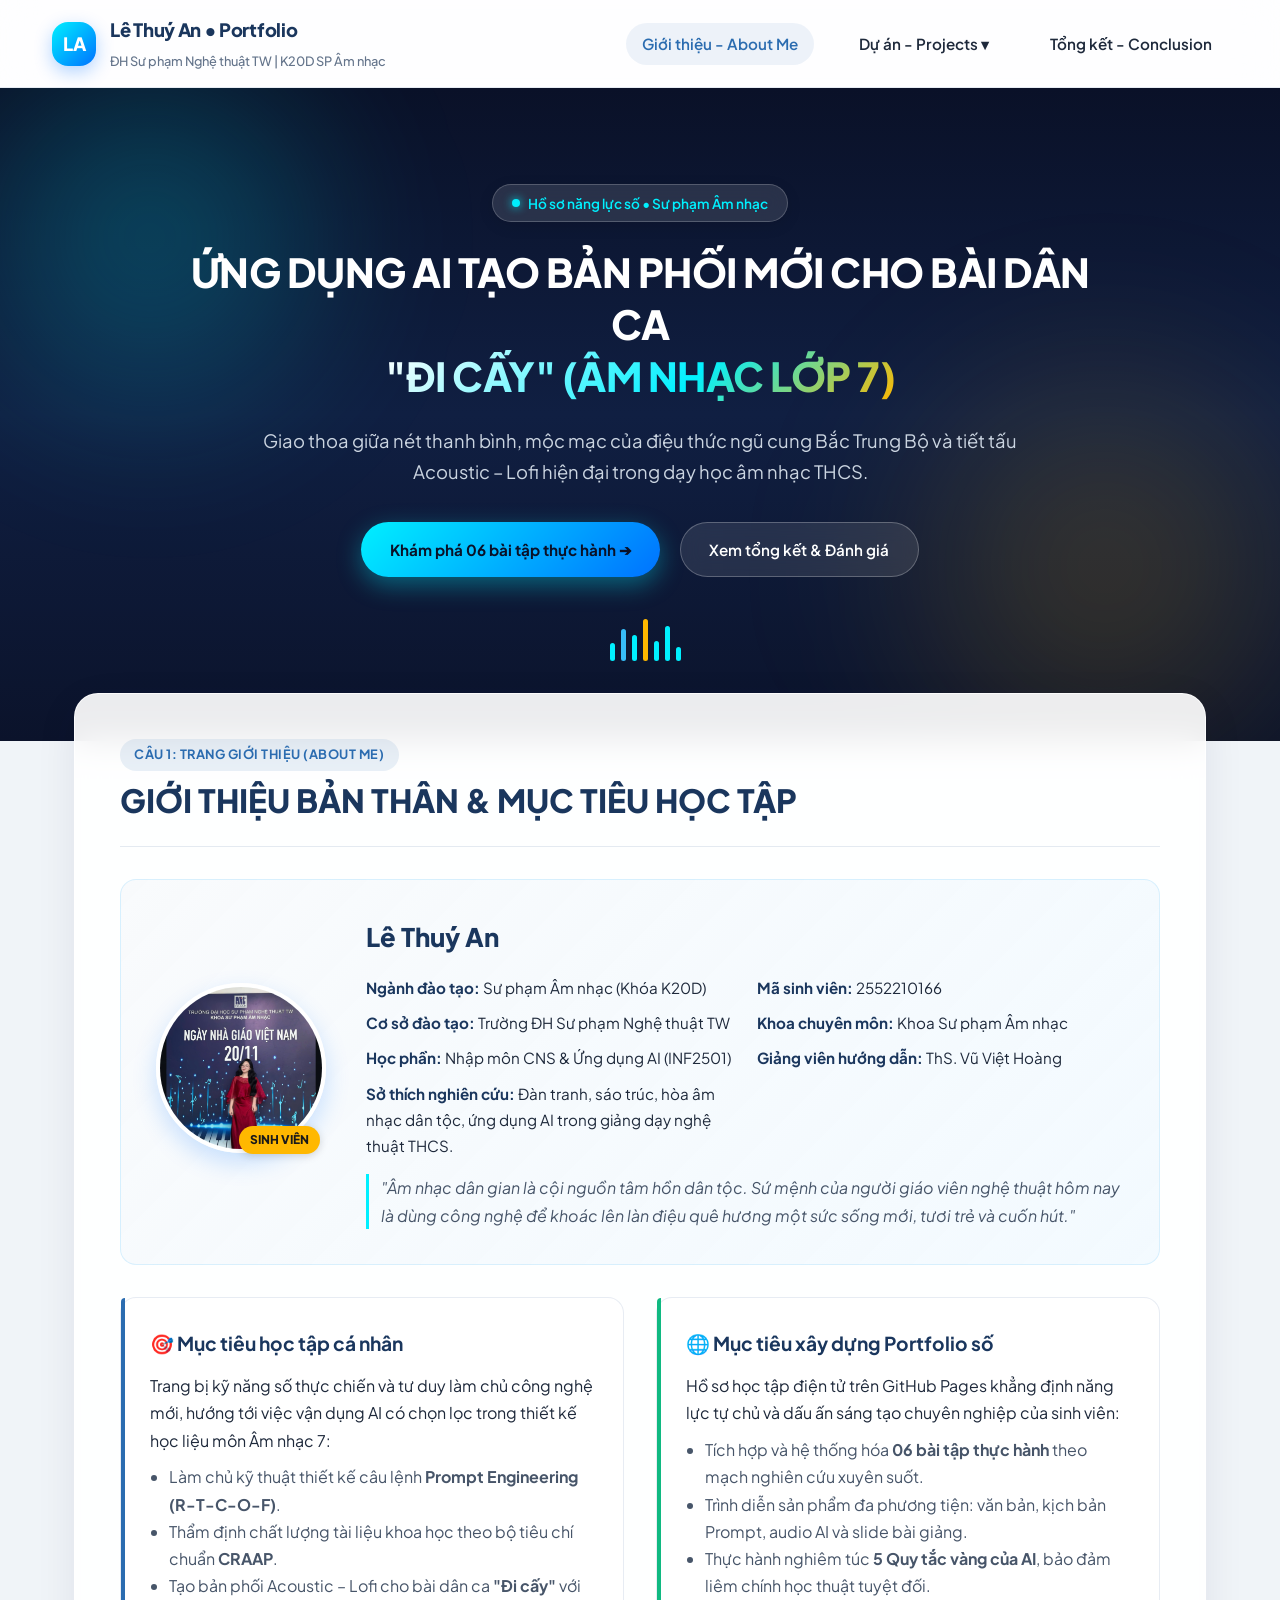
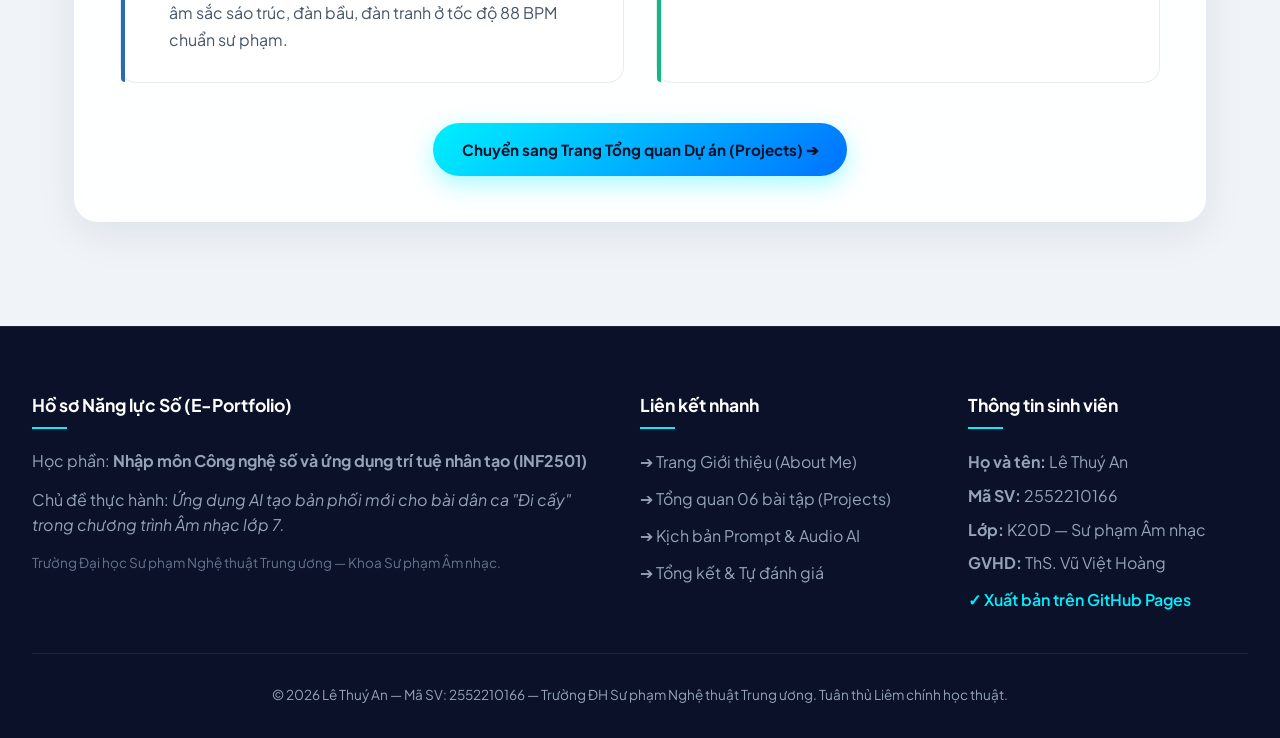
==== commit 08a2a3f6: "Update avatar image for student profile" ====
--- a/index.html
+++ b/index.html
@@ -86,7 +86,7 @@
       <!-- Profile Showcase -->
       <div class="profile-showcase">
         <div class="profile-avatar-wrap">
-          <img src="images/image1.png" alt="Ảnh sinh viên Lê Thuý An" class="profile-avatar-img" onerror="this.src='https://images.unsplash.com/photo-1534528741775-53994a69daeb?q=80&w=400&auto=format&fit=crop';">
+          <img src="images/avatar.jpg" alt="Ảnh sinh viên Lê Thuý An" class="profile-avatar-img">
           <span class="avatar-badge-tag">SINH VIÊN</span>
         </div>
         <div class="profile-details">
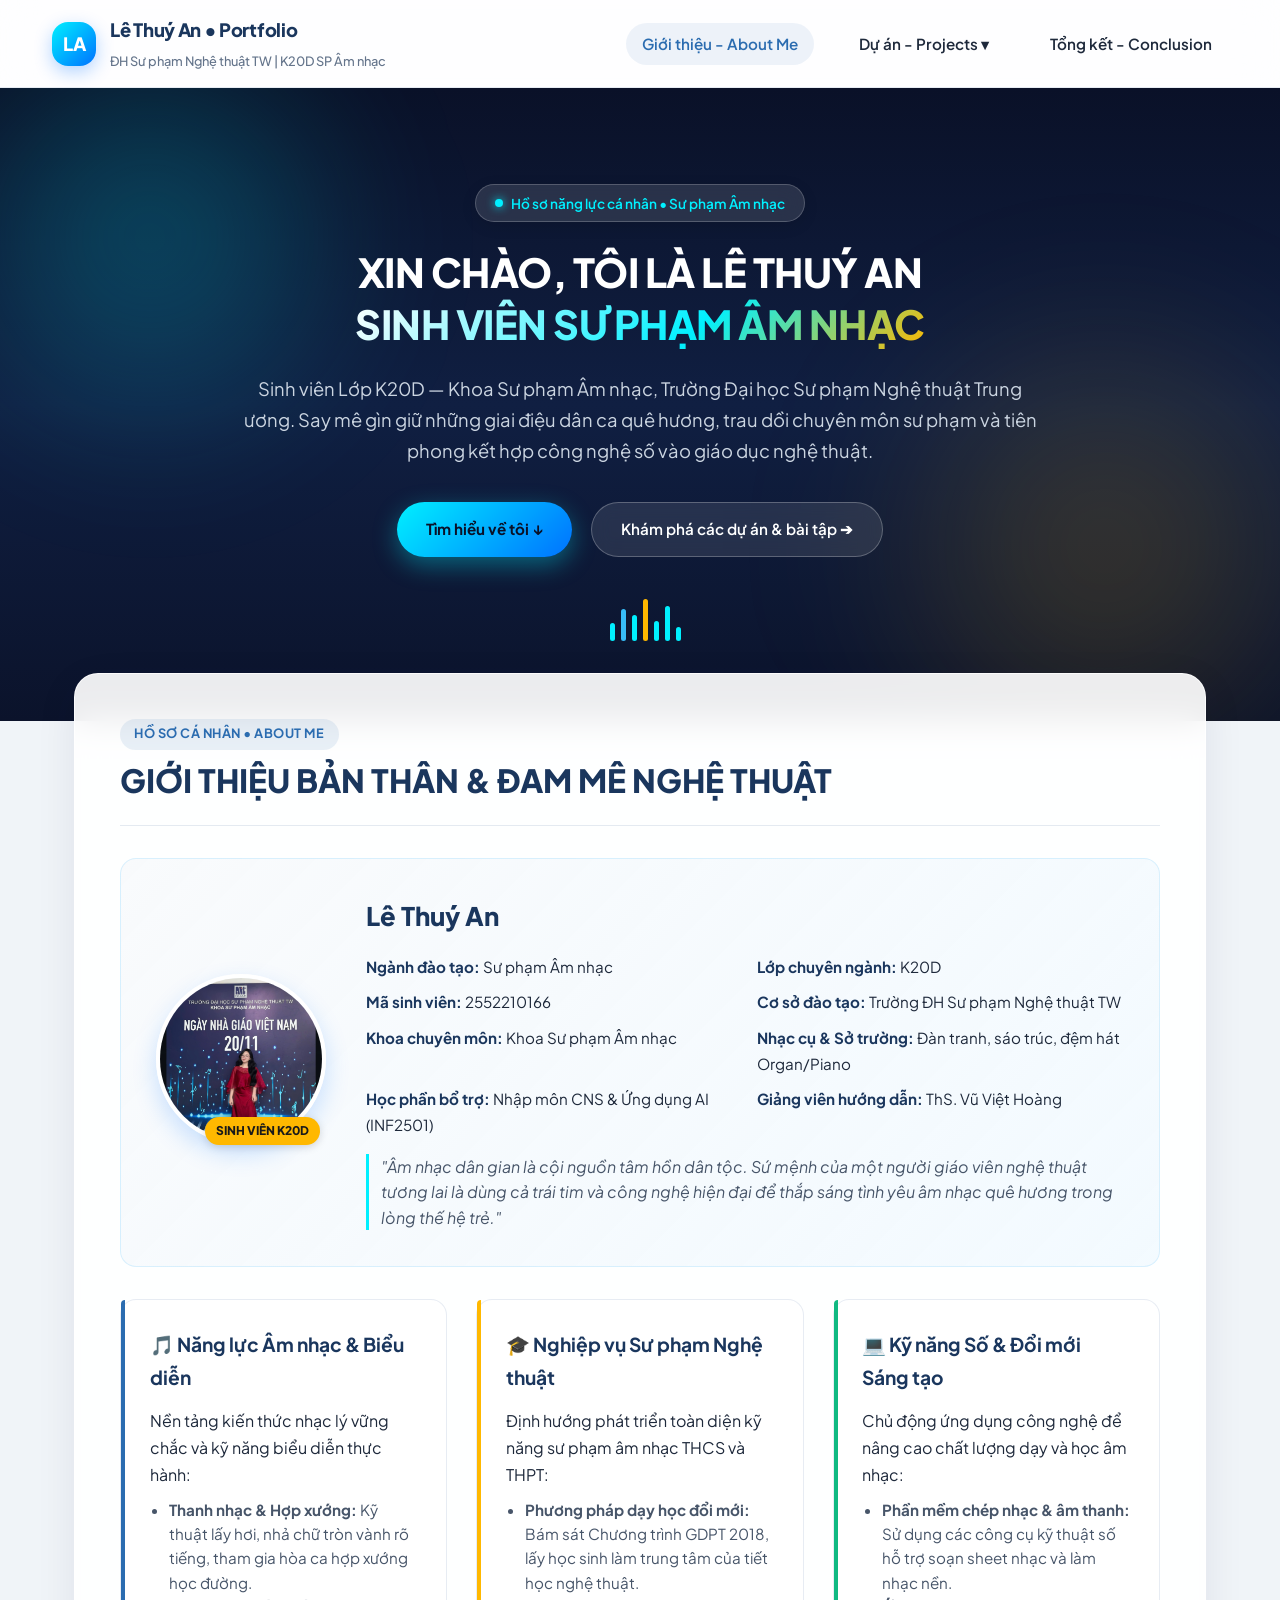
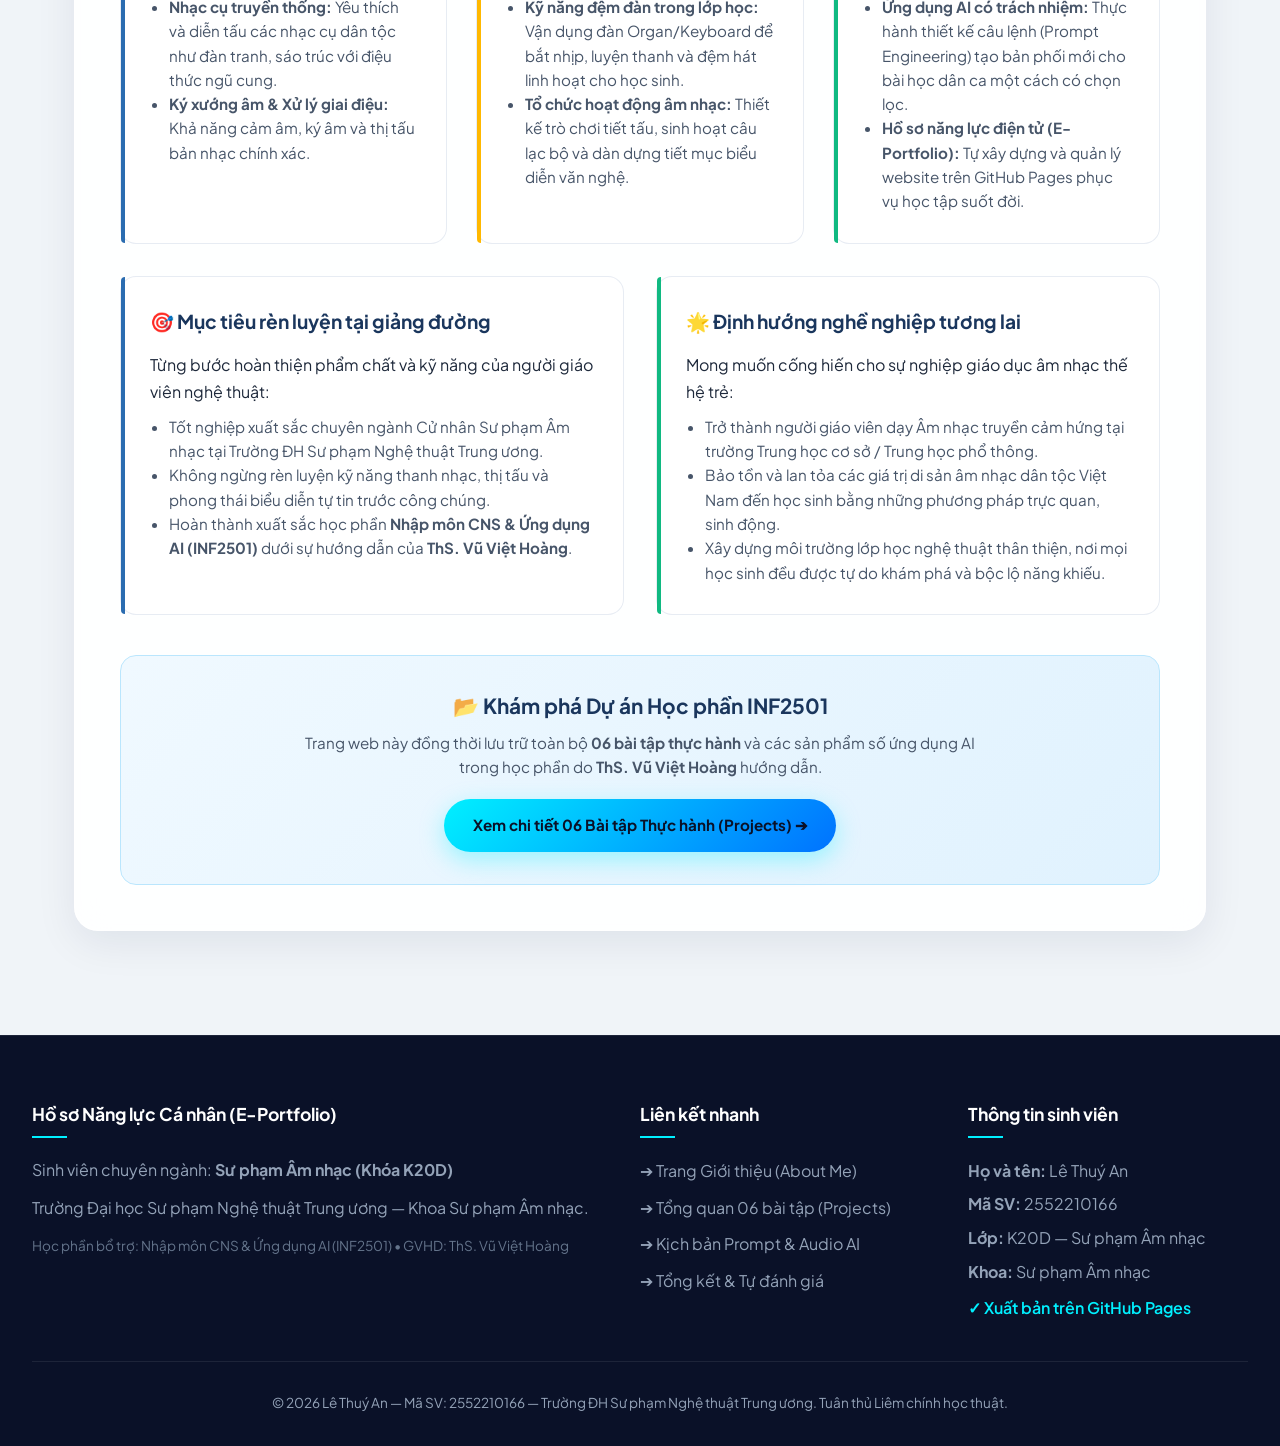
==== commit 949a54b1: "Update index.html to focus purely on Music Education Student profile" ====
--- a/index.html
+++ b/index.html
@@ -3,7 +3,7 @@
 <head>
   <meta charset="UTF-8">
   <meta name="viewport" content="width=device-width, initial-scale=1.0">
-  <title>E-Portfolio | Lê Thuý An - Sư phạm Âm nhạc</title>
+  <title>Lê Thuý An | Sinh viên Sư phạm Âm nhạc - E-Portfolio</title>
   <link rel="stylesheet" href="css/style.css">
   <link rel="preconnect" href="https://fonts.googleapis.com">
   <link rel="preconnect" href="https://fonts.gstatic.com" crossorigin>
@@ -25,7 +25,7 @@
         <ul class="nav-menu">
           <li class="nav-item"><a href="index.html" class="nav-link active">Giới thiệu - About Me</a></li>
           <li class="nav-item dropdown">
-            <a href="projects.html" class="nav-link ">Dự án - Projects ▾</a>
+            <a href="projects.html" class="nav-link">Dự án - Projects ▾</a>
             <ul class="dropdown-menu">
               <li><a href="projects.html" class="dropdown-item"><strong>📂 Tổng quan 06 Bài tập</strong></a></li>
               <li><a href="bai-tap-1.html" class="dropdown-item">📁 Bài 1: Quản lý tệp & thư mục</a></li>
@@ -36,34 +36,35 @@
               <li><a href="bai-tap-6.html" class="dropdown-item">🛡️ Bài 6: Đạo đức & Liêm chính AI</a></li>
             </ul>
           </li>
-          <li class="nav-item"><a href="conclusion.html" class="nav-link ">Tổng kết - Conclusion</a></li>
+          <li class="nav-item"><a href="conclusion.html" class="nav-link">Tổng kết - Conclusion</a></li>
         </ul>
       </nav>
     </div>
   </header>
 
+  <!-- HERO SECTION -->
   <section class="hero-section">
     <div class="hero-glow-1"></div>
     <div class="hero-glow-2"></div>
     <div class="hero-container">
       <div class="hero-pill">
         <span class="status-dot"></span>
-        <span>Hồ sơ năng lực số • Sư phạm Âm nhạc</span>
+        <span>Hồ sơ năng lực cá nhân • Sư phạm Âm nhạc</span>
       </div>
       <h2 class="hero-title">
-        ỨNG DỤNG AI TẠO BẢN PHỐI MỚI CHO BÀI DÂN CA <br>
-        <span class="gradient-text">"ĐI CẤY" (ÂM NHẠC LỚP 7)</span>
+        XIN CHÀO, TÔI LÀ LÊ THUÝ AN <br>
+        <span class="gradient-text">SINH VIÊN SƯ PHẠM ÂM NHẠC</span>
       </h2>
       <p class="hero-desc">
-        Giao thoa giữa nét thanh bình, mộc mạc của điệu thức ngũ cung Bắc Trung Bộ và tiết tấu Acoustic – Lofi hiện đại trong dạy học âm nhạc THCS.
+        Sinh viên Lớp K20D — Khoa Sư phạm Âm nhạc, Trường Đại học Sư phạm Nghệ thuật Trung ương. Say mê gìn giữ những giai điệu dân ca quê hương, trau dồi chuyên môn sư phạm và tiên phong kết hợp công nghệ số vào giáo dục nghệ thuật.
       </p>
       <div class="hero-actions">
-        <a href="projects.html" class="btn btn-primary">Khám phá 06 bài tập thực hành ➔</a>
-        <a href="conclusion.html" class="btn btn-glass">Xem tổng kết & Đánh giá</a>
+        <a href="#about-profile" class="btn btn-primary">Tìm hiểu về tôi ↓</a>
+        <a href="projects.html" class="btn btn-glass">Khám phá các dự án & bài tập ➔</a>
       </div>
       
       <!-- Animated Music Equalizer -->
-      <div class="music-visualizer" title="Bản phối AI đang mô phỏng nhịp điệu dân tộc">
+      <div class="music-visualizer" title="Thanh âm nghệ thuật và nhịp điệu âm nhạc">
         <div class="bar"></div>
         <div class="bar"></div>
         <div class="bar"></div>
@@ -76,60 +77,101 @@
     </div>
   </section>
 
+  <!-- MAIN WRAPPER -->
   <main class="main-wrapper">
-    <div class="glass-panel reveal">
+    <div id="about-profile" class="glass-panel reveal">
       <div class="page-header-box">
-        <span class="badge-tag">Câu 1: Trang Giới thiệu (About Me)</span>
-        <h2 class="page-heading">GIỚI THIỆU BẢN THÂN & MỤC TIÊU HỌC TẬP</h2>
+        <span class="badge-tag">Hồ sơ cá nhân • About Me</span>
+        <h2 class="page-heading">GIỚI THIỆU BẢN THÂN & ĐAM MÊ NGHỆ THUẬT</h2>
       </div>
 
       <!-- Profile Showcase -->
       <div class="profile-showcase">
         <div class="profile-avatar-wrap">
           <img src="images/avatar.jpg" alt="Ảnh sinh viên Lê Thuý An" class="profile-avatar-img">
-          <span class="avatar-badge-tag">SINH VIÊN</span>
+          <span class="avatar-badge-tag">SINH VIÊN K20D</span>
         </div>
         <div class="profile-details">
           <h3>Lê Thuý An</h3>
           <ul class="meta-grid">
-            <li><strong>Ngành đào tạo:</strong> Sư phạm Âm nhạc (Khóa K20D)</li>
+            <li><strong>Ngành đào tạo:</strong> Sư phạm Âm nhạc</li>
+            <li><strong>Lớp chuyên ngành:</strong> K20D</li>
             <li><strong>Mã sinh viên:</strong> 2552210166</li>
             <li><strong>Cơ sở đào tạo:</strong> Trường ĐH Sư phạm Nghệ thuật TW</li>
             <li><strong>Khoa chuyên môn:</strong> Khoa Sư phạm Âm nhạc</li>
-            <li><strong>Học phần:</strong> Nhập môn CNS & Ứng dụng AI (INF2501)</li>
+            <li><strong>Nhạc cụ & Sở trường:</strong> Đàn tranh, sáo trúc, đệm hát Organ/Piano</li>
+            <li><strong>Học phần bổ trợ:</strong> Nhập môn CNS & Ứng dụng AI (INF2501)</li>
             <li><strong>Giảng viên hướng dẫn:</strong> ThS. Vũ Việt Hoàng</li>
-            <li><strong>Sở thích nghiên cứu:</strong> Đàn tranh, sáo trúc, hòa âm nhạc dân tộc, ứng dụng AI trong giảng dạy nghệ thuật THCS.</li>
-          </ul>
-          <p style="font-style: italic; color: #475569; margin-top: 0.8rem; border-left: 3px solid var(--accent-cyan); padding-left: 12px;">
-            "Âm nhạc dân gian là cội nguồn tâm hồn dân tộc. Sứ mệnh của người giáo viên nghệ thuật hôm nay là dùng công nghệ để khoác lên làn điệu quê hương một sức sống mới, tươi trẻ và cuốn hút."
+          </ul>
+          <p style="font-style: italic; color: #475569; margin-top: 0.8rem; border-left: 3px solid var(--accent-cyan); padding-left: 12px; line-height: 1.6;">
+            "Âm nhạc dân gian là cội nguồn tâm hồn dân tộc. Sứ mệnh của một người giáo viên nghệ thuật tương lai là dùng cả trái tim và công nghệ hiện đại để thắp sáng tình yêu âm nhạc quê hương trong lòng thế hệ trẻ."
           </p>
         </div>
       </div>
 
-      <div class="grid-2">
+      <!-- 3 CỘT NĂNG LỰC CỦA SINH VIÊN SƯ PHẠM ÂM NHẠC -->
+      <div class="grid-3" style="margin-top: 2rem;">
         <div class="feature-box goal">
-          <h3>🎯 Mục tiêu học tập cá nhân</h3>
-          <p>Trang bị kỹ năng số thực chiến và tư duy làm chủ công nghệ mới, hướng tới việc vận dụng AI có chọn lọc trong thiết kế học liệu môn Âm nhạc 7:</p>
-          <ul style="margin-left: 1.2rem; margin-top: 0.6rem; color: #475569;">
-            <li>Làm chủ kỹ thuật thiết kế câu lệnh <strong>Prompt Engineering (R-T-C-O-F)</strong>.</li>
-            <li>Thẩm định chất lượng tài liệu khoa học theo bộ tiêu chí chuẩn <strong>CRAAP</strong>.</li>
-            <li>Tạo bản phối Acoustic – Lofi cho bài dân ca <strong>"Đi cấy"</strong> với âm sắc sáo trúc, đàn bầu, đàn tranh ở tốc độ 88 BPM chuẩn sư phạm.</li>
+          <h3>🎵 Năng lực Âm nhạc & Biểu diễn</h3>
+          <p>Nền tảng kiến thức nhạc lý vững chắc và kỹ năng biểu diễn thực hành:</p>
+          <ul style="margin-left: 1.2rem; margin-top: 0.6rem; color: #475569; font-size: 0.95rem; line-height: 1.6;">
+            <li><strong>Thanh nhạc & Hợp xướng:</strong> Kỹ thuật lấy hơi, nhả chữ tròn vành rõ tiếng, tham gia hòa ca hợp xướng học đường.</li>
+            <li><strong>Nhạc cụ truyền thống:</strong> Yêu thích và diễn tấu các nhạc cụ dân tộc như đàn tranh, sáo trúc với điệu thức ngũ cung.</li>
+            <li><strong>Ký xướng âm & Xử lý giai điệu:</strong> Khả năng cảm âm, ký âm và thị tấu bản nhạc chính xác.</li>
+          </ul>
+        </div>
+
+        <div class="feature-box process">
+          <h3>🎓 Nghiệp vụ Sư phạm Nghệ thuật</h3>
+          <p>Định hướng phát triển toàn diện kỹ năng sư phạm âm nhạc THCS và THPT:</p>
+          <ul style="margin-left: 1.2rem; margin-top: 0.6rem; color: #475569; font-size: 0.95rem; line-height: 1.6;">
+            <li><strong>Phương pháp dạy học đổi mới:</strong> Bám sát Chương trình GDPT 2018, lấy học sinh làm trung tâm của tiết học nghệ thuật.</li>
+            <li><strong>Kỹ năng đệm đàn trong lớp học:</strong> Vận dụng đàn Organ/Keyboard để bắt nhịp, luyện thanh và đệm hát linh hoạt cho học sinh.</li>
+            <li><strong>Tổ chức hoạt động âm nhạc:</strong> Thiết kế trò chơi tiết tấu, sinh hoạt câu lạc bộ và dàn dựng tiết mục biểu diễn văn nghệ.</li>
           </ul>
         </div>
 
         <div class="feature-box product">
-          <h3>🌐 Mục tiêu xây dựng Portfolio số</h3>
-          <p>Hồ sơ học tập điện tử trên GitHub Pages khẳng định năng lực tự chủ và dấu ấn sáng tạo chuyên nghiệp của sinh viên:</p>
-          <ul style="margin-left: 1.2rem; margin-top: 0.6rem; color: #475569;">
-            <li>Tích hợp và hệ thống hóa <strong>06 bài tập thực hành</strong> theo mạch nghiên cứu xuyên suốt.</li>
-            <li>Trình diễn sản phẩm đa phương tiện: văn bản, kịch bản Prompt, audio AI và slide bài giảng.</li>
-            <li>Thực hành nghiêm túc <strong>5 Quy tắc vàng của AI</strong>, bảo đảm liêm chính học thuật tuyệt đối.</li>
-          </ul>
-        </div>
-      </div>
-
-      <div style="margin-top: 2.5rem; text-align: center;">
-        <a href="projects.html" class="btn btn-primary">Chuyển sang Trang Tổng quan Dự án (Projects) ➔</a>
+          <h3>💻 Kỹ năng Số & Đổi mới Sáng tạo</h3>
+          <p>Chủ động ứng dụng công nghệ để nâng cao chất lượng dạy và học âm nhạc:</p>
+          <ul style="margin-left: 1.2rem; margin-top: 0.6rem; color: #475569; font-size: 0.95rem; line-height: 1.6;">
+            <li><strong>Phần mềm chép nhạc & âm thanh:</strong> Sử dụng các công cụ kỹ thuật số hỗ trợ soạn sheet nhạc và làm nhạc nền.</li>
+            <li><strong>Ứng dụng AI có trách nhiệm:</strong> Thực hành thiết kế câu lệnh (Prompt Engineering) tạo bản phối mới cho bài học dân ca một cách có chọn lọc.</li>
+            <li><strong>Hồ sơ năng lực điện tử (E-Portfolio):</strong> Tự xây dựng và quản lý website trên GitHub Pages phục vụ học tập suốt đời.</li>
+          </ul>
+        </div>
+      </div>
+
+      <!-- KHỐI MỤC TIÊU & ĐỊNH HƯỚNG PHÁT TRIỂN -->
+      <div class="grid-2" style="margin-top: 2rem;">
+        <div class="feature-box goal">
+          <h3>🎯 Mục tiêu rèn luyện tại giảng đường</h3>
+          <p>Từng bước hoàn thiện phẩm chất và kỹ năng của người giáo viên nghệ thuật:</p>
+          <ul style="margin-left: 1.2rem; margin-top: 0.6rem; color: #475569; font-size: 0.95rem; line-height: 1.6;">
+            <li>Tốt nghiệp xuất sắc chuyên ngành Cử nhân Sư phạm Âm nhạc tại Trường ĐH Sư phạm Nghệ thuật Trung ương.</li>
+            <li>Không ngừng rèn luyện kỹ năng thanh nhạc, thị tấu và phong thái biểu diễn tự tin trước công chúng.</li>
+            <li>Hoàn thành xuất sắc học phần <strong>Nhập môn CNS & Ứng dụng AI (INF2501)</strong> dưới sự hướng dẫn của <strong>ThS. Vũ Việt Hoàng</strong>.</li>
+          </ul>
+        </div>
+
+        <div class="feature-box product">
+          <h3>🌟 Định hướng nghề nghiệp tương lai</h3>
+          <p>Mong muốn cống hiến cho sự nghiệp giáo dục âm nhạc thế hệ trẻ:</p>
+          <ul style="margin-left: 1.2rem; margin-top: 0.6rem; color: #475569; font-size: 0.95rem; line-height: 1.6;">
+            <li>Trở thành người giáo viên dạy Âm nhạc truyền cảm hứng tại trường Trung học cơ sở / Trung học phổ thông.</li>
+            <li>Bảo tồn và lan tỏa các giá trị di sản âm nhạc dân tộc Việt Nam đến học sinh bằng những phương pháp trực quan, sinh động.</li>
+            <li>Xây dựng môi trường lớp học nghệ thuật thân thiện, nơi mọi học sinh đều được tự do khám phá và bộc lộ năng khiếu.</li>
+          </ul>
+        </div>
+      </div>
+
+      <!-- BANNER DẪN SANG DỰ ÁN MÔN HỌC -->
+      <div style="margin-top: 2.5rem; padding: 2rem; background: linear-gradient(135deg, #f0f9ff 0%, #e0f2fe 100%); border: 1px solid #bae6fd; border-radius: var(--radius-md); text-align: center;">
+        <h3 style="color: var(--primary); font-size: 1.3rem; margin-bottom: 0.5rem;">📂 Khám phá Dự án Học phần INF2501</h3>
+        <p style="color: #475569; max-width: 700px; margin: 0 auto 1.2rem auto; font-size: 0.95rem; line-height: 1.6;">
+          Trang web này đồng thời lưu trữ toàn bộ <strong>06 bài tập thực hành</strong> và các sản phẩm số ứng dụng AI trong học phần do <strong>ThS. Vũ Việt Hoàng</strong> hướng dẫn.
+        </p>
+        <a href="projects.html" class="btn btn-primary">Xem chi tiết 06 Bài tập Thực hành (Projects) ➔</a>
       </div>
     </div>
   </main>
@@ -138,10 +180,10 @@
   <footer class="site-footer">
     <div class="footer-grid">
       <div class="footer-col">
-        <h4>Hồ sơ Năng lực Số (E-Portfolio)</h4>
-        <p style="margin-bottom: 0.8rem; line-height: 1.6;">Học phần: <strong>Nhập môn Công nghệ số và ứng dụng trí tuệ nhân tạo (INF2501)</strong></p>
-        <p style="margin-bottom: 0.8rem; line-height: 1.6;">Chủ đề thực hành: <em>Ứng dụng AI tạo bản phối mới cho bài dân ca "Đi cấy" trong chương trình Âm nhạc lớp 7.</em></p>
-        <p style="color: #64748B; font-size: 0.85rem;">Trường Đại học Sư phạm Nghệ thuật Trung ương — Khoa Sư phạm Âm nhạc.</p>
+        <h4>Hồ sơ Năng lực Cá nhân (E-Portfolio)</h4>
+        <p style="margin-bottom: 0.8rem; line-height: 1.6;">Sinh viên chuyên ngành: <strong>Sư phạm Âm nhạc (Khóa K20D)</strong></p>
+        <p style="margin-bottom: 0.8rem; line-height: 1.6;">Trường Đại học Sư phạm Nghệ thuật Trung ương — Khoa Sư phạm Âm nhạc.</p>
+        <p style="color: #64748B; font-size: 0.85rem;">Học phần bổ trợ: Nhập môn CNS & Ứng dụng AI (INF2501) • GVHD: ThS. Vũ Việt Hoàng</p>
       </div>
       <div class="footer-col">
         <h4>Liên kết nhanh</h4>
@@ -157,7 +199,7 @@
         <p style="margin-bottom: 0.4rem;"><strong>Họ và tên:</strong> Lê Thuý An</p>
         <p style="margin-bottom: 0.4rem;"><strong>Mã SV:</strong> 2552210166</p>
         <p style="margin-bottom: 0.4rem;"><strong>Lớp:</strong> K20D — Sư phạm Âm nhạc</p>
-        <p style="margin-bottom: 0.4rem;"><strong>GVHD:</strong> ThS. Vũ Việt Hoàng</p>
+        <p style="margin-bottom: 0.4rem;"><strong>Khoa:</strong> Sư phạm Âm nhạc</p>
         <p style="color: var(--accent-cyan); font-weight: 600; margin-top: 0.6rem;">✓ Xuất bản trên GitHub Pages</p>
       </div>
     </div>
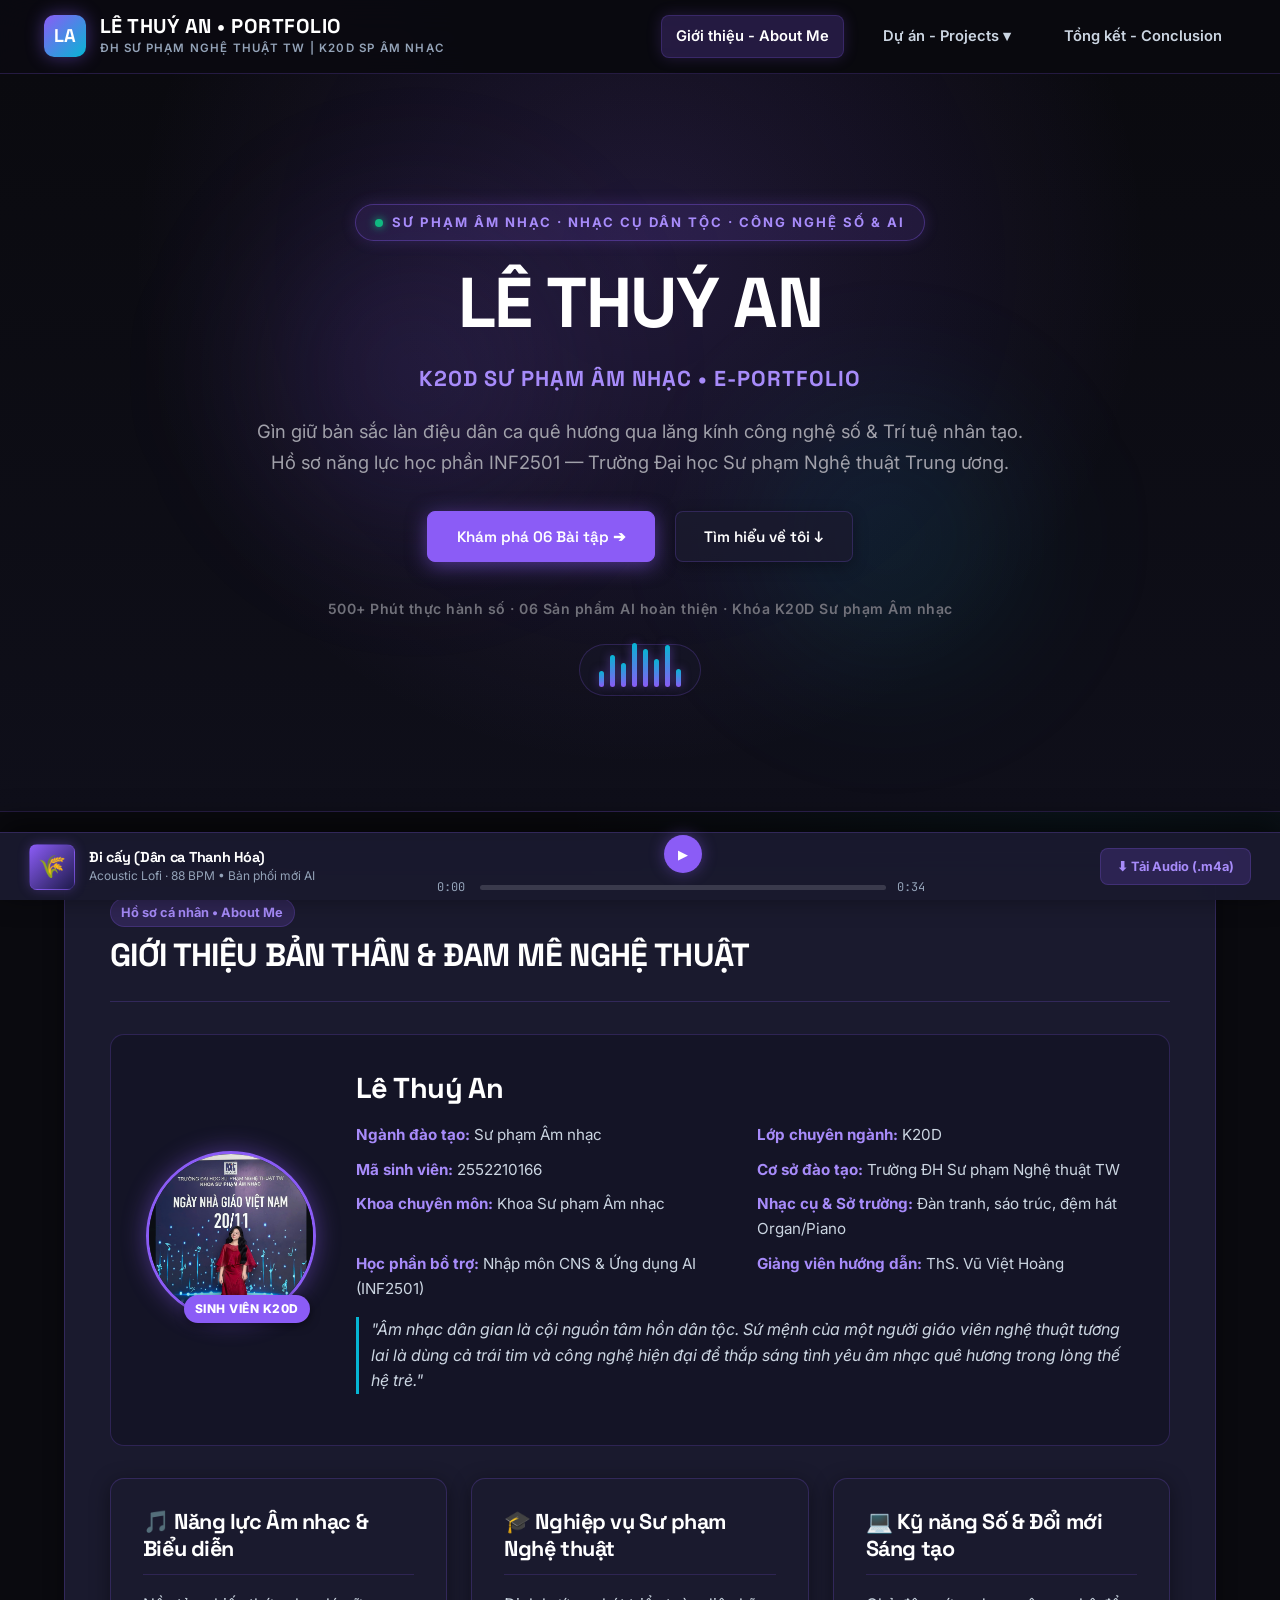
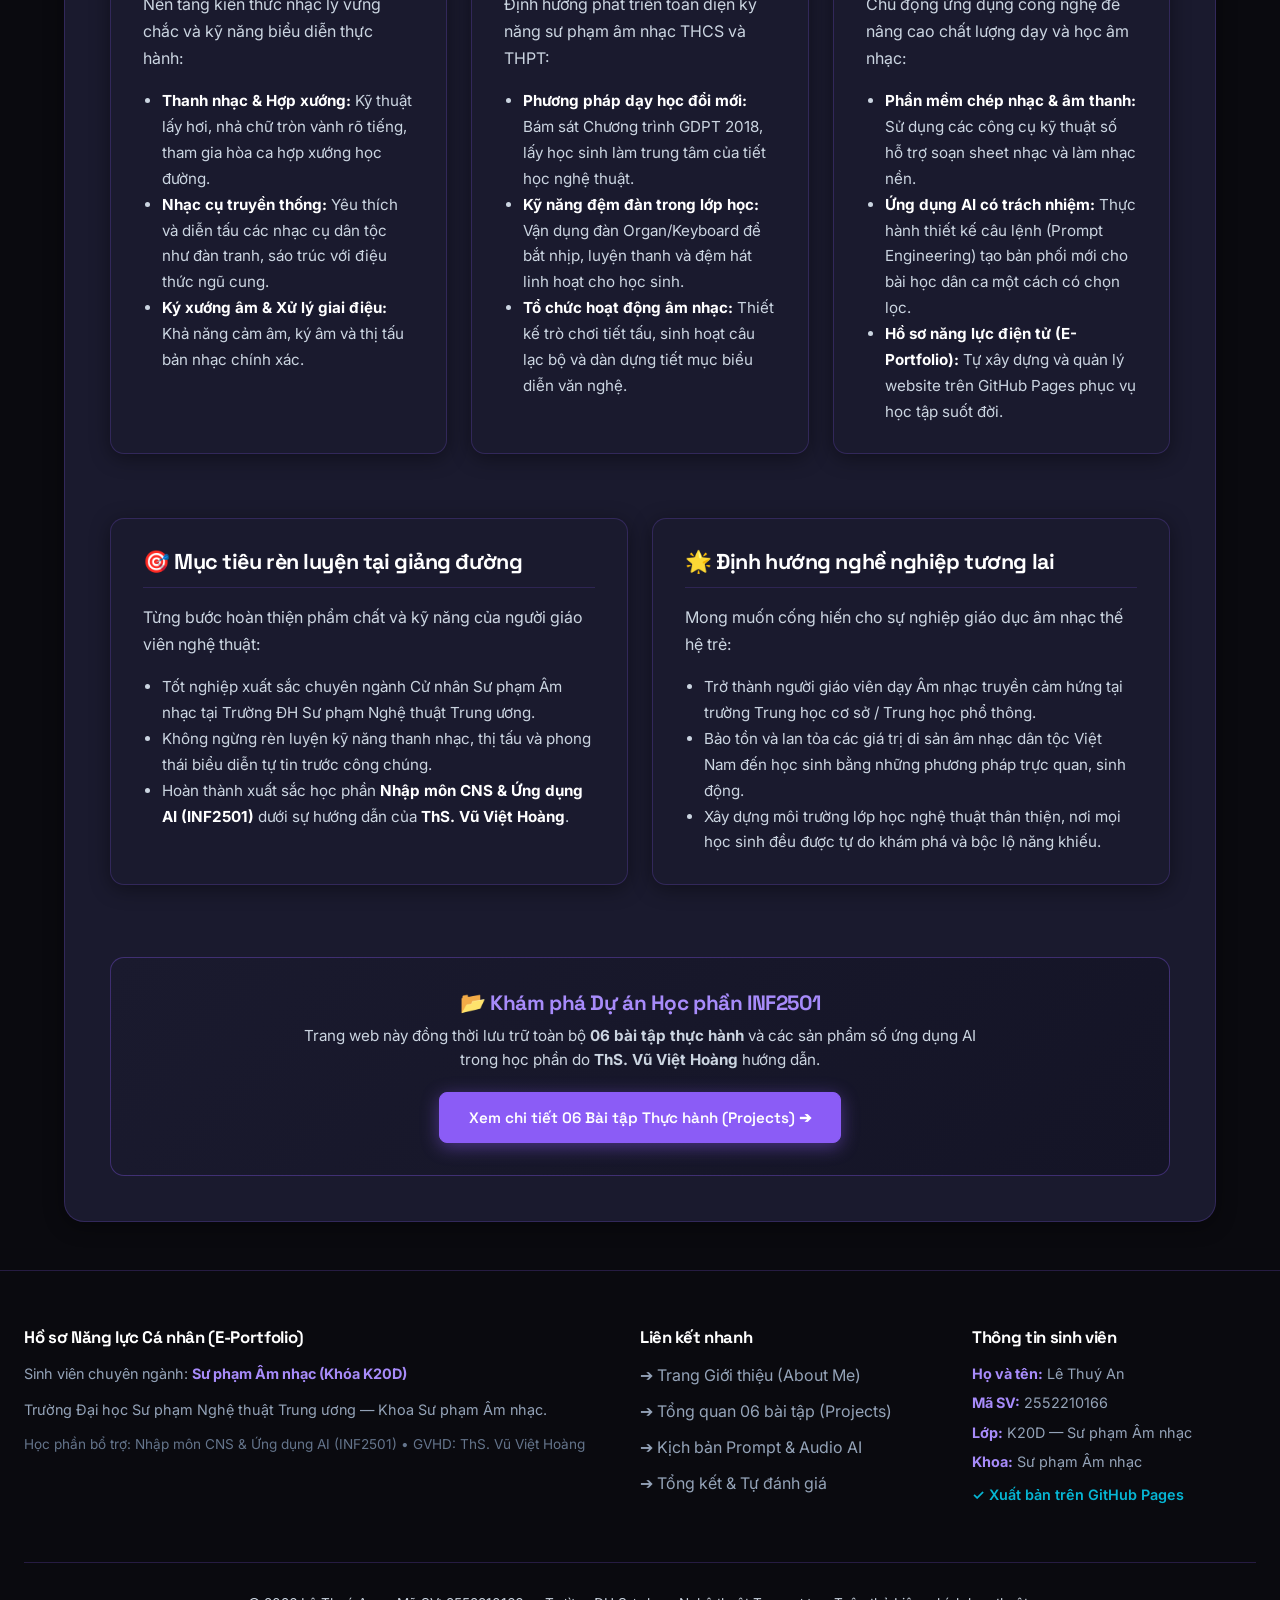
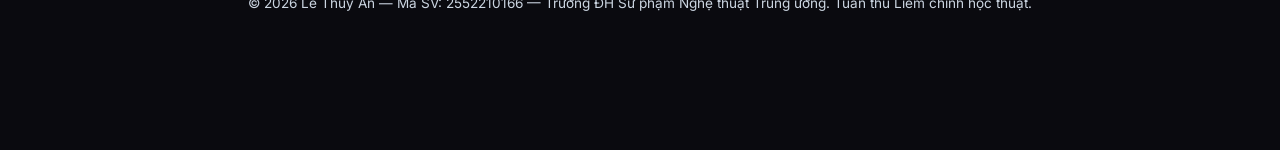
==== commit 5b9582d3: "Transform entire portfolio into KVOLT-inspired premium dark cinematic & audio-forward theme with per" ====
--- a/index.html
+++ b/index.html
@@ -7,7 +7,7 @@
   <link rel="stylesheet" href="css/style.css">
   <link rel="preconnect" href="https://fonts.googleapis.com">
   <link rel="preconnect" href="https://fonts.gstatic.com" crossorigin>
-  <link href="https://fonts.googleapis.com/css2?family=Plus+Jakarta+Sans:wght@400;500;600;700;800&family=Playfair+Display:ital,wght@0,600;0,700;1,400&family=JetBrains+Mono:wght@400;500;600&display=swap" rel="stylesheet">
+  <link href="https://fonts.googleapis.com/css2?family=Space+Grotesk:wght@400;500;600;700;800&family=Inter:wght@300;400;500;600;700&family=JetBrains+Mono:wght@400;500;600&display=swap" rel="stylesheet">
 </head>
 <body>
   <!-- HEADER & NAVIGATION -->
@@ -49,21 +49,26 @@
     <div class="hero-container">
       <div class="hero-pill">
         <span class="status-dot"></span>
-        <span>Hồ sơ năng lực cá nhân • Sư phạm Âm nhạc</span>
-      </div>
-      <h2 class="hero-title">
-        XIN CHÀO, TÔI LÀ LÊ THUÝ AN <br>
-        <span class="gradient-text">SINH VIÊN SƯ PHẠM ÂM NHẠC</span>
-      </h2>
-      <p class="hero-desc">
-        Sinh viên Lớp K20D — Khoa Sư phạm Âm nhạc, Trường Đại học Sư phạm Nghệ thuật Trung ương. Say mê gìn giữ những giai điệu dân ca quê hương, trau dồi chuyên môn sư phạm và tiên phong kết hợp công nghệ số vào giáo dục nghệ thuật.
+        <span>SƯ PHẠM ÂM NHẠC · NHẠC CỤ DÂN TỘC · CÔNG NGHỆ SỐ & AI</span>
+      </div>
+      <h1 class="hero-title" style="letter-spacing: -0.02em;">
+        LÊ THUÝ AN
+      </h1>
+      <div style="font-size: 1.35rem; color: #A78BFA; font-weight: 700; margin-bottom: 1.2rem; font-family: var(--font-heading); text-transform: uppercase; letter-spacing: 1px;">
+        K20D Sư phạm Âm nhạc • E-Portfolio
+      </div>
+      <p class="hero-desc" style="color: #A1A1AA; font-size: 1.15rem; max-width: 780px; margin: 0 auto 2rem auto;">
+        Gìn giữ bản sắc làn điệu dân ca quê hương qua lăng kính công nghệ số & Trí tuệ nhân tạo. Hồ sơ năng lực học phần INF2501 — Trường Đại học Sư phạm Nghệ thuật Trung ương.
       </p>
       <div class="hero-actions">
-        <a href="#about-profile" class="btn btn-primary">Tìm hiểu về tôi ↓</a>
-        <a href="projects.html" class="btn btn-glass">Khám phá các dự án & bài tập ➔</a>
+        <a href="projects.html" class="btn btn-primary" style="box-shadow: 0 4px 20px rgba(139, 92, 246, 0.5);">Khám phá 06 Bài tập ➔</a>
+        <a href="#about-profile" class="btn btn-glass">Tìm hiểu về tôi ↓</a>
+      </div>
+      <div style="color: #71717A; font-size: 0.88rem; margin-bottom: 1.5rem; font-weight: 600; letter-spacing: 0.5px;">
+        500+ Phút thực hành số · 06 Sản phẩm AI hoàn thiện · Khóa K20D Sư phạm Âm nhạc
       </div>
       
-      <!-- Animated Music Equalizer -->
+      <!-- Animated Music Waveform Equalizer -->
       <div class="music-visualizer" title="Thanh âm nghệ thuật và nhịp điệu âm nhạc">
         <div class="bar"></div>
         <div class="bar"></div>
@@ -103,7 +108,7 @@
             <li><strong>Học phần bổ trợ:</strong> Nhập môn CNS & Ứng dụng AI (INF2501)</li>
             <li><strong>Giảng viên hướng dẫn:</strong> ThS. Vũ Việt Hoàng</li>
           </ul>
-          <p style="font-style: italic; color: #475569; margin-top: 0.8rem; border-left: 3px solid var(--accent-cyan); padding-left: 12px; line-height: 1.6;">
+          <p style="font-style: italic; color: #CBD5E1; margin-top: 0.8rem; border-left: 3px solid var(--accent-cyan); padding-left: 12px; line-height: 1.6;">
             "Âm nhạc dân gian là cội nguồn tâm hồn dân tộc. Sứ mệnh của một người giáo viên nghệ thuật tương lai là dùng cả trái tim và công nghệ hiện đại để thắp sáng tình yêu âm nhạc quê hương trong lòng thế hệ trẻ."
           </p>
         </div>
@@ -114,7 +119,7 @@
         <div class="feature-box goal">
           <h3>🎵 Năng lực Âm nhạc & Biểu diễn</h3>
           <p>Nền tảng kiến thức nhạc lý vững chắc và kỹ năng biểu diễn thực hành:</p>
-          <ul style="margin-left: 1.2rem; margin-top: 0.6rem; color: #475569; font-size: 0.95rem; line-height: 1.6;">
+          <ul style="margin-left: 1.2rem; margin-top: 0.6rem; color: #CBD5E1; font-size: 0.95rem; line-height: 1.6;">
             <li><strong>Thanh nhạc & Hợp xướng:</strong> Kỹ thuật lấy hơi, nhả chữ tròn vành rõ tiếng, tham gia hòa ca hợp xướng học đường.</li>
             <li><strong>Nhạc cụ truyền thống:</strong> Yêu thích và diễn tấu các nhạc cụ dân tộc như đàn tranh, sáo trúc với điệu thức ngũ cung.</li>
             <li><strong>Ký xướng âm & Xử lý giai điệu:</strong> Khả năng cảm âm, ký âm và thị tấu bản nhạc chính xác.</li>
@@ -124,7 +129,7 @@
         <div class="feature-box process">
           <h3>🎓 Nghiệp vụ Sư phạm Nghệ thuật</h3>
           <p>Định hướng phát triển toàn diện kỹ năng sư phạm âm nhạc THCS và THPT:</p>
-          <ul style="margin-left: 1.2rem; margin-top: 0.6rem; color: #475569; font-size: 0.95rem; line-height: 1.6;">
+          <ul style="margin-left: 1.2rem; margin-top: 0.6rem; color: #CBD5E1; font-size: 0.95rem; line-height: 1.6;">
             <li><strong>Phương pháp dạy học đổi mới:</strong> Bám sát Chương trình GDPT 2018, lấy học sinh làm trung tâm của tiết học nghệ thuật.</li>
             <li><strong>Kỹ năng đệm đàn trong lớp học:</strong> Vận dụng đàn Organ/Keyboard để bắt nhịp, luyện thanh và đệm hát linh hoạt cho học sinh.</li>
             <li><strong>Tổ chức hoạt động âm nhạc:</strong> Thiết kế trò chơi tiết tấu, sinh hoạt câu lạc bộ và dàn dựng tiết mục biểu diễn văn nghệ.</li>
@@ -134,7 +139,7 @@
         <div class="feature-box product">
           <h3>💻 Kỹ năng Số & Đổi mới Sáng tạo</h3>
           <p>Chủ động ứng dụng công nghệ để nâng cao chất lượng dạy và học âm nhạc:</p>
-          <ul style="margin-left: 1.2rem; margin-top: 0.6rem; color: #475569; font-size: 0.95rem; line-height: 1.6;">
+          <ul style="margin-left: 1.2rem; margin-top: 0.6rem; color: #CBD5E1; font-size: 0.95rem; line-height: 1.6;">
             <li><strong>Phần mềm chép nhạc & âm thanh:</strong> Sử dụng các công cụ kỹ thuật số hỗ trợ soạn sheet nhạc và làm nhạc nền.</li>
             <li><strong>Ứng dụng AI có trách nhiệm:</strong> Thực hành thiết kế câu lệnh (Prompt Engineering) tạo bản phối mới cho bài học dân ca một cách có chọn lọc.</li>
             <li><strong>Hồ sơ năng lực điện tử (E-Portfolio):</strong> Tự xây dựng và quản lý website trên GitHub Pages phục vụ học tập suốt đời.</li>
@@ -147,7 +152,7 @@
         <div class="feature-box goal">
           <h3>🎯 Mục tiêu rèn luyện tại giảng đường</h3>
           <p>Từng bước hoàn thiện phẩm chất và kỹ năng của người giáo viên nghệ thuật:</p>
-          <ul style="margin-left: 1.2rem; margin-top: 0.6rem; color: #475569; font-size: 0.95rem; line-height: 1.6;">
+          <ul style="margin-left: 1.2rem; margin-top: 0.6rem; color: #CBD5E1; font-size: 0.95rem; line-height: 1.6;">
             <li>Tốt nghiệp xuất sắc chuyên ngành Cử nhân Sư phạm Âm nhạc tại Trường ĐH Sư phạm Nghệ thuật Trung ương.</li>
             <li>Không ngừng rèn luyện kỹ năng thanh nhạc, thị tấu và phong thái biểu diễn tự tin trước công chúng.</li>
             <li>Hoàn thành xuất sắc học phần <strong>Nhập môn CNS & Ứng dụng AI (INF2501)</strong> dưới sự hướng dẫn của <strong>ThS. Vũ Việt Hoàng</strong>.</li>
@@ -157,7 +162,7 @@
         <div class="feature-box product">
           <h3>🌟 Định hướng nghề nghiệp tương lai</h3>
           <p>Mong muốn cống hiến cho sự nghiệp giáo dục âm nhạc thế hệ trẻ:</p>
-          <ul style="margin-left: 1.2rem; margin-top: 0.6rem; color: #475569; font-size: 0.95rem; line-height: 1.6;">
+          <ul style="margin-left: 1.2rem; margin-top: 0.6rem; color: #CBD5E1; font-size: 0.95rem; line-height: 1.6;">
             <li>Trở thành người giáo viên dạy Âm nhạc truyền cảm hứng tại trường Trung học cơ sở / Trung học phổ thông.</li>
             <li>Bảo tồn và lan tỏa các giá trị di sản âm nhạc dân tộc Việt Nam đến học sinh bằng những phương pháp trực quan, sinh động.</li>
             <li>Xây dựng môi trường lớp học nghệ thuật thân thiện, nơi mọi học sinh đều được tự do khám phá và bộc lộ năng khiếu.</li>
@@ -166,9 +171,9 @@
       </div>
 
       <!-- BANNER DẪN SANG DỰ ÁN MÔN HỌC -->
-      <div style="margin-top: 2.5rem; padding: 2rem; background: linear-gradient(135deg, #f0f9ff 0%, #e0f2fe 100%); border: 1px solid #bae6fd; border-radius: var(--radius-md); text-align: center;">
-        <h3 style="color: var(--primary); font-size: 1.3rem; margin-bottom: 0.5rem;">📂 Khám phá Dự án Học phần INF2501</h3>
-        <p style="color: #475569; max-width: 700px; margin: 0 auto 1.2rem auto; font-size: 0.95rem; line-height: 1.6;">
+      <div style="margin-top: 2.5rem; padding: 2rem; background: linear-gradient(135deg, #1A1A2E 0%, #141426 100%); border: 1px solid rgba(139, 92, 246, 0.35); border-radius: var(--radius-md); text-align: center;">
+        <h3 style="color: #A78BFA; font-size: 1.3rem; margin-bottom: 0.5rem;">📂 Khám phá Dự án Học phần INF2501</h3>
+        <p style="color: #CBD5E1; max-width: 700px; margin: 0 auto 1.2rem auto; font-size: 0.95rem; line-height: 1.6;">
           Trang web này đồng thời lưu trữ toàn bộ <strong>06 bài tập thực hành</strong> và các sản phẩm số ứng dụng AI trong học phần do <strong>ThS. Vũ Việt Hoàng</strong> hướng dẫn.
         </p>
         <a href="projects.html" class="btn btn-primary">Xem chi tiết 06 Bài tập Thực hành (Projects) ➔</a>
--- a/css/style.css
+++ b/css/style.css
@@ -1,40 +1,52 @@
 /* ===================================================================
-   ULTRA-MODERN ANIMATED E-PORTFOLIO
-   Design Theme: Modern Glassmorphism & Oceanic Digital Waves
-   Features: CSS Keyframes, Smooth Transitions, Equalizer Animation
+   KVOLT-INSPIRED PREMIUM DARK CINEMATIC & AUDIO-FORWARD THEME
+   Tailored for Le Thuy An E-Portfolio (Music Education & AI)
+   Palette: Deep Pitch Navy #0A0A0F, Navy-Black #0F0F1A, Dark Card #1A1A2E,
+            Electric Purple #8B5CF6, Cyan Glow #06B6D4, White #FFFFFF
+   Fonts: Space Grotesk (Headings) + Inter (Body) + JetBrains Mono (Code)
    =================================================================== */
 
+@import url('https://fonts.googleapis.com/css2?family=Space+Grotesk:wght@400;500;600;700;800&family=Inter:wght@300;400;500;600;700&family=JetBrains+Mono:wght@400;500;600&display=swap');
+
 :root {
-  --primary: #1A365D;          /* Deep Navy */
-  --primary-light: #2B6CB0;    /* Bright Coastal Blue */
-  --accent-cyan: #00F0FF;      /* Electric Cyan Glow */
-  --accent-gold: #FFB800;      /* Sungold / Sand Gold */
-  --accent-gradient: linear-gradient(135deg, #00F0FF 0%, #0072FF 100%);
-  --gold-gradient: linear-gradient(135deg, #FFD700 0%, #FF9900 100%);
-  --bg-gradient: linear-gradient(180deg, #0A1128 0%, #101F42 50%, #0B132B 100%);
+  --bg-base: #0A0A0F;           /* Base pitch dark */
+  --bg-section: #0F0F1A;        /* Section deep navy-black */
+  --bg-card: #1A1A2E;           /* Card dark surface */
+  --bg-card-hover: #23233D;     /* Card hover */
+  --bg-card-alt: #141426;       /* Alternate card surface */
   
-  --glass-bg: rgba(255, 255, 255, 0.85);
-  --glass-border: rgba(255, 255, 255, 0.3);
-  --glass-card: rgba(255, 255, 255, 0.92);
-  --glass-card-hover: rgba(255, 255, 255, 1);
-  --glass-shadow: 0 12px 40px rgba(0, 20, 60, 0.08);
-  --glass-shadow-hover: 0 20px 50px rgba(0, 114, 255, 0.18);
+  --primary: #8B5CF6;           /* KVOLT Signature Purple-500 */
+  --primary-dark: #7C3AED;      /* Purple-600 */
+  --primary-light: #A78BFA;     /* Purple-400 */
+  --primary-glow: rgba(139, 92, 246, 0.28);
+  --primary-glow-subtle: rgba(139, 92, 246, 0.15);
+  --primary-border: rgba(139, 92, 246, 0.22);
+  --primary-border-hover: rgba(139, 92, 246, 0.55);
+
+  --accent-cyan: #06B6D4;       /* Audio wave cyan pulse */
+  --accent-cyan-glow: rgba(6, 182, 212, 0.3);
+  --accent-emerald: #10B981;    /* Verified badge / success */
+  --accent-gold: #F59E0B;       /* Warm accent */
   
-  --text-dark: #1E293B;
-  --text-muted: #64748B;
-  --text-light: #F8FAFC;
+  --text-heading: #FFFFFF;      /* Headings pure white */
+  --text-body: #CBD5E1;         /* Body zinc-300 / slate-300 */
+  --text-muted: #94A3B8;        /* Muted slate-400 */
+  --text-dim: #64748B;          /* Dim metadata */
   
-  --radius-sm: 8px;
-  --radius-md: 16px;
-  --radius-lg: 24px;
+  --radius-sm: 8px;             /* Buttons & tags */
+  --radius-md: 14px;            /* Cards & dialogs */
+  --radius-lg: 20px;            /* Large panels */
   --radius-full: 9999px;
   
-  --font-heading: 'Plus Jakarta Sans', -apple-system, BlinkMacSystemFont, 'Segoe UI', Roboto, sans-serif;
-  --font-serif: 'Playfair Display', Georgia, serif;
+  --font-heading: 'Space Grotesk', -apple-system, BlinkMacSystemFont, 'Segoe UI', Roboto, sans-serif;
+  --font-body: 'Inter', -apple-system, BlinkMacSystemFont, 'Segoe UI', Roboto, sans-serif;
   --font-mono: 'JetBrains Mono', 'Fira Code', Consolas, monospace;
-}
-
-/* Base Reset */
+
+  --card-shadow: 0 4px 20px rgba(0, 0, 0, 0.4);
+  --card-hover-shadow: 0 10px 35px rgba(139, 92, 246, 0.22);
+}
+
+/* Base Reset & Global Typography */
 *, *::before, *::after {
   box-sizing: border-box;
   margin: 0;
@@ -46,114 +58,124 @@
 }
 
 body {
+  background-color: var(--bg-base);
+  background-image: 
+    radial-gradient(circle at 15% 15%, rgba(139, 92, 246, 0.08) 0%, transparent 40%),
+    radial-gradient(circle at 85% 85%, rgba(6, 182, 212, 0.06) 0%, transparent 40%);
+  background-attachment: fixed;
+  color: var(--text-body);
+  font-family: var(--font-body);
+  line-height: 1.65;
+  -webkit-font-smoothing: antialiased;
+  -moz-osx-font-smoothing: grayscale;
+  padding-bottom: 80px; /* Space for persistent bottom player */
+  overflow-x: hidden;
+}
+
+/* Headings */
+h1, h2, h3, h4, h5, h6 {
   font-family: var(--font-heading);
-  background-color: #F0F4F8;
-  color: var(--text-dark);
-  line-height: 1.7;
-  overflow-x: hidden;
-  min-height: 100vh;
-  display: flex;
-  flex-direction: column;
-}
-
-/* ==================== ANIMATIONS ==================== */
-@keyframes floatSlow {
-  0%, 100% { transform: translateY(0px) rotate(0deg); }
-  50% { transform: translateY(-10px) rotate(1deg); }
-}
-
-@keyframes pulseGlow {
-  0%, 100% { box-shadow: 0 0 15px rgba(0, 240, 255, 0.4); }
-  50% { box-shadow: 0 0 30px rgba(0, 240, 255, 0.8); }
-}
-
-@keyframes waveBar {
-  0%, 100% { height: 8px; }
-  50% { height: 38px; }
-}
-
-@keyframes fadeInUp {
-  from {
-    opacity: 0;
-    transform: translateY(24px);
-  }
-  to {
-    opacity: 1;
-    transform: translateY(0);
-  }
-}
-
-/* Scroll Reveal Utility */
-.reveal {
-  opacity: 0;
-  transform: translateY(24px);
-  transition: opacity 0.7s cubic-bezier(0.16, 1, 0.3, 1), transform 0.7s cubic-bezier(0.16, 1, 0.3, 1);
-}
-
-.reveal.active {
-  opacity: 1;
-  transform: translateY(0);
-}
-
-/* ==================== NAVBAR ==================== */
+  color: var(--text-heading);
+  font-weight: 700;
+  letter-spacing: -0.02em;
+  line-height: 1.25;
+}
+
+p {
+  color: var(--text-body);
+  margin-bottom: 1rem;
+}
+
+a {
+  color: var(--primary-light);
+  text-decoration: none;
+  transition: all 0.2s ease;
+}
+
+a:hover {
+  color: #FFFFFF;
+}
+
+/* Container */
+.container {
+  width: 100%;
+  max-width: 1240px;
+  margin: 0 auto;
+  padding: 0 1.5rem;
+}
+
+/* ===================================================================
+   NAVIGATION BAR (KVOLT CINEMATIC FROSTED)
+   =================================================================== */
 .site-header {
   position: sticky;
   top: 0;
   z-index: 1000;
-  background: rgba(255, 255, 255, 0.88);
-  backdrop-filter: blur(20px);
-  -webkit-backdrop-filter: blur(20px);
-  border-bottom: 1px solid rgba(226, 232, 240, 0.8);
+  background: rgba(10, 10, 15, 0.88);
+  backdrop-filter: blur(16px);
+  -webkit-backdrop-filter: blur(16px);
+  border-bottom: 1px solid var(--primary-border);
   transition: all 0.3s ease;
+}
+
+.site-header.scrolled {
+  background: rgba(10, 10, 15, 0.98);
+  box-shadow: 0 8px 30px rgba(0, 0, 0, 0.6);
 }
 
 .nav-container {
   max-width: 1240px;
   margin: 0 auto;
+  padding: 0.9rem 1.5rem;
   display: flex;
   align-items: center;
   justify-content: space-between;
-  padding: 0.9rem 2rem;
 }
 
 .logo-area {
   display: flex;
   align-items: center;
-  gap: 14px;
+  gap: 0.85rem;
+  text-decoration: none;
 }
 
 .logo-icon {
-  width: 44px;
-  height: 44px;
-  border-radius: var(--radius-md);
-  background: var(--accent-gradient);
-  color: white;
+  width: 42px;
+  height: 42px;
+  background: linear-gradient(135deg, var(--primary) 0%, var(--accent-cyan) 100%);
+  border-radius: 10px;
   display: flex;
   align-items: center;
   justify-content: center;
+  font-family: var(--font-heading);
   font-weight: 800;
   font-size: 1.15rem;
-  box-shadow: 0 6px 18px rgba(0, 114, 255, 0.3);
-  animation: pulseGlow 4s infinite ease-in-out;
+  color: #FFFFFF;
+  box-shadow: 0 0 18px rgba(139, 92, 246, 0.45);
+  letter-spacing: 0.5px;
 }
 
 .logo-text h1 {
-  font-size: 1.15rem;
+  font-size: 1.25rem;
   font-weight: 800;
-  color: var(--primary);
-  letter-spacing: -0.3px;
+  color: #FFFFFF;
+  letter-spacing: 0.5px;
+  text-transform: uppercase;
 }
 
 .logo-text span {
-  font-size: 0.8rem;
+  font-size: 0.72rem;
   color: var(--text-muted);
-  font-weight: 500;
+  font-weight: 600;
+  text-transform: uppercase;
+  letter-spacing: 1.2px;
+  display: block;
 }
 
 .nav-menu {
   display: flex;
   align-items: center;
-  gap: 1.8rem;
+  gap: 1.5rem;
   list-style: none;
 }
 
@@ -162,307 +184,776 @@
 }
 
 .nav-link {
+  color: var(--text-body);
+  font-size: 0.92rem;
   font-weight: 600;
-  font-size: 0.95rem;
-  color: var(--text-dark);
-  text-decoration: none;
-  padding: 0.5rem 1rem;
-  border-radius: var(--radius-full);
-  transition: all 0.25s ease;
+  padding: 0.5rem 0.9rem;
+  border-radius: var(--radius-sm);
+  transition: all 0.2s ease;
   display: inline-flex;
   align-items: center;
-  gap: 6px;
-}
-
-.nav-link:hover, .nav-link.active {
-  color: var(--primary-light);
-  background: rgba(43, 108, 176, 0.08);
-}
-
-/* Modern Dropdown with Glass effect */
+  gap: 0.4rem;
+}
+
+.nav-link:hover {
+  color: #FFFFFF;
+  background: rgba(139, 92, 246, 0.14);
+}
+
+.nav-link.active {
+  color: #FFFFFF;
+  background: rgba(139, 92, 246, 0.22);
+  border: 1px solid var(--primary-border);
+  box-shadow: 0 0 15px rgba(139, 92, 246, 0.2);
+}
+
+/* Dropdown */
 .dropdown-menu {
   position: absolute;
-  top: 130%;
-  left: 50%;
-  transform: translateX(-50%) translateY(10px);
-  background: rgba(255, 255, 255, 0.96);
-  backdrop-filter: blur(24px);
-  -webkit-backdrop-filter: blur(24px);
-  border: 1px solid rgba(226, 232, 240, 0.9);
-  border-radius: var(--radius-md);
-  box-shadow: 0 16px 40px rgba(0, 20, 60, 0.12);
-  min-width: 330px;
+  top: 100%;
+  left: 0;
+  background: var(--bg-card);
+  border: 1px solid var(--primary-border);
+  border-radius: 12px;
+  min-width: 280px;
+  padding: 0.6rem 0;
   list-style: none;
-  padding: 0.6rem;
-  opacity: 0;
-  visibility: hidden;
-  transition: all 0.3s cubic-bezier(0.16, 1, 0.3, 1);
-  z-index: 1001;
-}
-
-.nav-item.dropdown:hover .dropdown-menu {
-  opacity: 1;
-  visibility: visible;
-  transform: translateX(-50%) translateY(0);
+  box-shadow: 0 15px 40px rgba(0, 0, 0, 0.7);
+  display: none;
+  z-index: 1010;
+  animation: fadeInDown 0.2s ease;
+}
+
+.dropdown:hover .dropdown-menu {
+  display: block;
 }
 
 .dropdown-item {
-  display: flex;
-  align-items: center;
-  gap: 10px;
-  padding: 0.7rem 1rem;
-  border-radius: var(--radius-sm);
-  color: var(--text-dark);
-  text-decoration: none;
-  font-size: 0.9rem;
+  padding: 0.65rem 1.2rem;
+  color: var(--text-body);
+  font-size: 0.88rem;
   font-weight: 500;
+  display: flex;
+  align-items: center;
+  gap: 0.5rem;
   transition: all 0.2s ease;
 }
 
 .dropdown-item:hover {
-  background: rgba(0, 240, 255, 0.08);
-  color: var(--primary-light);
-  transform: translateX(4px);
+  background: rgba(139, 92, 246, 0.18);
+  color: #FFFFFF;
+  padding-left: 1.45rem;
 }
 
 .mobile-toggle {
   display: none;
-  background: none;
-  border: none;
-  font-size: 1.6rem;
-  color: var(--primary);
+  background: transparent;
+  border: 1px solid var(--primary-border);
+  color: #FFFFFF;
+  font-size: 1.4rem;
+  padding: 0.4rem 0.75rem;
+  border-radius: var(--radius-sm);
   cursor: pointer;
 }
 
-/* ==================== HERO HEADER ==================== */
+/* ===================================================================
+   HERO SECTION (DARK, CINEMATIC, AUDIO-FORWARD)
+   =================================================================== */
 .hero-section {
   position: relative;
-  background: var(--bg-gradient);
-  color: white;
-  padding: 6rem 2rem 5rem;
+  min-height: 82vh;
+  display: flex;
+  align-items: center;
+  justify-content: center;
+  text-align: center;
+  padding: 4rem 1.5rem 3rem;
   overflow: hidden;
-  text-align: center;
-}
-
-/* Background Animated Gradient Blobs */
+  background: 
+    radial-gradient(circle at 50% 25%, rgba(139, 92, 246, 0.16) 0%, transparent 60%),
+    linear-gradient(180deg, var(--bg-base) 0%, var(--bg-section) 100%);
+  border-bottom: 1px solid var(--primary-border);
+}
+
 .hero-glow-1 {
   position: absolute;
-  top: -100px;
-  left: -100px;
-  width: 500px;
-  height: 500px;
-  background: radial-gradient(circle, rgba(0, 240, 255, 0.25) 0%, transparent 70%);
-  border-radius: 50%;
+  top: 10%;
+  left: 15%;
+  width: 450px;
+  height: 450px;
+  background: radial-gradient(circle, rgba(139, 92, 246, 0.15) 0%, transparent 70%);
   filter: blur(60px);
   pointer-events: none;
-  animation: floatSlow 8s infinite alternate ease-in-out;
+  animation: pulseGlow 6s ease-in-out infinite alternate;
 }
 
 .hero-glow-2 {
   position: absolute;
-  bottom: -100px;
-  right: -100px;
-  width: 550px;
-  height: 550px;
-  background: radial-gradient(circle, rgba(255, 184, 0, 0.2) 0%, transparent 70%);
-  border-radius: 50%;
-  filter: blur(70px);
+  bottom: 10%;
+  right: 15%;
+  width: 400px;
+  height: 400px;
+  background: radial-gradient(circle, rgba(6, 182, 212, 0.12) 0%, transparent 70%);
+  filter: blur(60px);
   pointer-events: none;
-  animation: floatSlow 10s infinite alternate-reverse ease-in-out;
+  animation: pulseGlow 7s ease-in-out infinite alternate-reverse;
 }
 
 .hero-container {
-  max-width: 950px;
-  margin: 0 auto;
   position: relative;
   z-index: 2;
+  max-width: 900px;
+  margin: 0 auto;
 }
 
 .hero-pill {
   display: inline-flex;
   align-items: center;
-  gap: 8px;
-  background: rgba(255, 255, 255, 0.12);
-  backdrop-filter: blur(10px);
-  border: 1px solid rgba(255, 255, 255, 0.2);
+  gap: 0.6rem;
+  background: rgba(139, 92, 246, 0.12);
+  border: 1px solid rgba(139, 92, 246, 0.35);
+  color: var(--primary-light);
+  font-size: 0.82rem;
+  font-weight: 700;
+  text-transform: uppercase;
+  letter-spacing: 2px;
   padding: 0.4rem 1.2rem;
   border-radius: var(--radius-full);
-  font-size: 0.85rem;
-  font-weight: 600;
-  color: var(--accent-cyan);
   margin-bottom: 1.5rem;
-  box-shadow: 0 4px 15px rgba(0, 0, 0, 0.1);
+  box-shadow: 0 0 15px rgba(139, 92, 246, 0.2);
 }
 
 .status-dot {
   width: 8px;
   height: 8px;
-  background: var(--accent-cyan);
+  background: #10B981;
   border-radius: 50%;
-  box-shadow: 0 0 10px var(--accent-cyan);
+  box-shadow: 0 0 8px #10B981;
+  animation: blink 1.8s infinite;
 }
 
 .hero-title {
-  font-size: 2.5rem;
+  font-size: clamp(2.6rem, 6.5vw, 4.4rem);
+  font-family: var(--font-heading);
   font-weight: 800;
-  line-height: 1.3;
-  margin-bottom: 1.4rem;
-  letter-spacing: -0.5px;
-}
-
-.hero-title .gradient-text {
-  background: linear-gradient(135deg, #FFFFFF 0%, #00F0FF 60%, #FFB800 100%);
+  color: #FFFFFF;
+  line-height: 1.1;
+  margin-bottom: 1.2rem;
+  letter-spacing: -0.03em;
+  text-transform: uppercase;
+}
+
+.gradient-text {
+  background: linear-gradient(135deg, #FFFFFF 20%, #A78BFA 60%, #06B6D4 100%);
   -webkit-background-clip: text;
   -webkit-text-fill-color: transparent;
+  display: inline-block;
 }
 
 .hero-desc {
   font-size: 1.15rem;
-  color: #CBD5E1;
-  max-width: 800px;
+  color: var(--text-body);
+  max-width: 740px;
   margin: 0 auto 2.2rem;
-  font-weight: 400;
+  line-height: 1.7;
 }
 
 .hero-actions {
   display: flex;
+  align-items: center;
   justify-content: center;
   gap: 1.2rem;
   flex-wrap: wrap;
-}
-
-/* Animated Equalizer in Hero */
+  margin-bottom: 2.2rem;
+}
+
+/* Buttons */
+.btn {
+  display: inline-flex;
+  align-items: center;
+  justify-content: center;
+  gap: 0.5rem;
+  font-family: var(--font-heading);
+  font-size: 0.95rem;
+  font-weight: 600;
+  padding: 0.75rem 1.8rem;
+  border-radius: var(--radius-sm);
+  cursor: pointer;
+  transition: all 0.25s cubic-bezier(0.16, 1, 0.3, 1);
+  text-decoration: none;
+}
+
+.btn-primary {
+  background: var(--primary);
+  color: #FFFFFF !important;
+  border: 1px solid var(--primary);
+  box-shadow: 0 4px 18px rgba(139, 92, 246, 0.45);
+}
+
+.btn-primary:hover {
+  background: var(--primary-dark);
+  border-color: var(--primary-dark);
+  transform: translateY(-2px);
+  box-shadow: 0 8px 25px rgba(139, 92, 246, 0.65);
+}
+
+.btn-secondary, .btn-glass {
+  background: rgba(26, 26, 46, 0.85);
+  color: #FFFFFF !important;
+  border: 1px solid var(--primary-border);
+  box-shadow: 0 4px 15px rgba(0, 0, 0, 0.3);
+}
+
+.btn-secondary:hover, .btn-glass:hover {
+  border-color: var(--primary);
+  background: rgba(139, 92, 246, 0.18);
+  transform: translateY(-2px);
+  box-shadow: 0 6px 20px rgba(139, 92, 246, 0.3);
+}
+
+/* Audio Waveform Equalizer (Bottom of Hero) */
 .music-visualizer {
   display: flex;
   align-items: flex-end;
   justify-content: center;
   gap: 6px;
-  height: 44px;
-  margin-top: 2.5rem;
+  height: 52px;
+  margin: 1.5rem auto 0;
+  padding: 0.5rem 1.2rem;
+  background: rgba(26, 26, 46, 0.4);
+  border: 1px solid var(--primary-border);
+  border-radius: var(--radius-full);
+  width: fit-content;
 }
 
 .bar {
   width: 5px;
-  background: var(--accent-cyan);
+  border-radius: 3px;
+  background: linear-gradient(180deg, var(--accent-cyan) 0%, var(--primary) 100%);
+  animation: equalizer 1.4s ease-in-out infinite alternate;
+  box-shadow: 0 0 10px rgba(139, 92, 246, 0.5);
+}
+
+.bar:nth-child(1) { height: 16px; animation-delay: 0.1s; }
+.bar:nth-child(2) { height: 32px; animation-delay: 0.3s; }
+.bar:nth-child(3) { height: 24px; animation-delay: 0.2s; }
+.bar:nth-child(4) { height: 44px; animation-delay: 0.4s; }
+.bar:nth-child(5) { height: 38px; animation-delay: 0.15s; }
+.bar:nth-child(6) { height: 28px; animation-delay: 0.35s; }
+.bar:nth-child(7) { height: 42px; animation-delay: 0.25s; }
+.bar:nth-child(8) { height: 18px; animation-delay: 0.45s; }
+
+/* ===================================================================
+   CARDS & ASSIGNMENT LAYOUTS (KVOLT #1A1A2E DARK SURFACE)
+   =================================================================== */
+.assignment-wrapper, .main-wrapper {
+  max-width: 1200px;
+  margin: 0 auto;
+}
+
+.card, .project-card, .feature-box, .step-card, .craap-card, 
+.query-item, .rctof-item, .meeting-meta-box, .slide-card, .art-card {
+  background: var(--bg-card) !important;
+  border: 1px solid var(--primary-border) !important;
+  border-radius: var(--radius-md);
+  box-shadow: var(--card-shadow);
+  transition: all 0.3s cubic-bezier(0.16, 1, 0.3, 1);
+  color: var(--text-body);
+}
+
+.card:hover, .project-card:hover, .feature-box:hover, .step-card:hover, 
+.craap-card:hover, .slide-card:hover, .art-card:hover {
+  border-color: var(--primary-border-hover) !important;
+  box-shadow: var(--card-hover-shadow) !important;
+  transform: translateY(-3px);
+}
+
+/* Feature Boxes (Sections a, b, c, d) */
+.feature-box {
+  padding: 1.8rem 2rem;
+  margin-bottom: 2rem;
+}
+
+.feature-box h3 {
+  font-size: 1.35rem;
+  color: #FFFFFF !important;
+  margin-bottom: 1rem;
+  display: flex;
+  align-items: center;
+  gap: 0.6rem;
+  border-bottom: 1px solid rgba(139, 92, 246, 0.18);
+  padding-bottom: 0.75rem;
+}
+
+.feature-box p, .feature-box li {
+  color: var(--text-body) !important;
+  line-height: 1.7;
+}
+
+.feature-box strong {
+  color: #FFFFFF;
+}
+
+/* Step Card (Bai 1) */
+.step-grid {
+  display: flex;
+  flex-direction: column;
+  gap: 2rem;
+  margin: 1.5rem 0;
+}
+
+.step-card {
+  display: grid;
+  grid-template-columns: 1fr 1fr;
+  gap: 1.8rem;
+  padding: 1.6rem;
+  align-items: center;
+}
+
+.step-header {
+  display: flex;
+  align-items: center;
+  gap: 0.75rem;
+  margin-bottom: 0.8rem;
+}
+
+.step-badge {
+  background: rgba(139, 92, 246, 0.2);
+  color: var(--primary-light);
+  font-family: var(--font-heading);
+  font-weight: 800;
+  font-size: 0.8rem;
+  padding: 0.25rem 0.7rem;
   border-radius: var(--radius-full);
-  animation: waveBar 1.2s infinite ease-in-out;
-}
-
-.bar:nth-child(2) { animation-delay: 0.2s; height: 18px; }
-.bar:nth-child(3) { animation-delay: 0.4s; height: 32px; background: #38bdf8; }
-.bar:nth-child(4) { animation-delay: 0.1s; height: 26px; }
-.bar:nth-child(5) { animation-delay: 0.3s; height: 42px; background: var(--accent-gold); }
-.bar:nth-child(6) { animation-delay: 0.5s; height: 20px; }
-.bar:nth-child(7) { animation-delay: 0.25s; height: 35px; }
-.bar:nth-child(8) { animation-delay: 0.35s; height: 14px; background: var(--accent-cyan); }
-
-/* ==================== BUTTONS ==================== */
-.btn {
-  display: inline-flex;
-  align-items: center;
-  gap: 10px;
-  padding: 0.85rem 1.8rem;
+  border: 1px solid var(--primary-border);
+}
+
+.step-title {
+  font-size: 1.15rem;
+  color: #FFFFFF !important;
+}
+
+.step-desc {
+  color: var(--text-body) !important;
+  font-size: 0.95rem;
+  line-height: 1.65;
+}
+
+.step-action {
+  background: var(--bg-card-alt) !important;
+  border-left: 3px solid var(--primary);
+  padding: 0.8rem 1rem;
+  margin-top: 0.8rem;
+  border-radius: 4px;
+  font-size: 0.9rem;
+  color: #E2E8F0 !important;
+}
+
+.screenshot-card {
+  background: #0A0A0F;
+  border: 1px solid var(--primary-border);
+  border-radius: var(--radius-sm);
+  overflow: hidden;
+  box-shadow: 0 4px 20px rgba(0, 0, 0, 0.5);
+}
+
+.screenshot-img {
+  width: 100%;
+  height: auto;
+  display: block;
+  transition: transform 0.3s ease;
+}
+
+.screenshot-card:hover .screenshot-img {
+  transform: scale(1.02);
+}
+
+.screenshot-info {
+  padding: 0.75rem 1rem;
+  background: var(--bg-card-alt);
+  border-top: 1px solid var(--primary-border);
+  font-size: 0.82rem;
+  color: var(--text-muted);
+}
+
+/* Grid Layouts */
+.grid-2 {
+  display: grid;
+  grid-template-columns: repeat(auto-fit, minmax(320px, 1fr));
+  gap: 1.5rem;
+}
+
+.grid-3 {
+  display: grid;
+  grid-template-columns: repeat(auto-fit, minmax(280px, 1fr));
+  gap: 1.5rem;
+}
+
+/* Tables */
+table, .table-ai, .modern-table {
+  width: 100%;
+  border-collapse: separate;
+  border-spacing: 0;
+  background: var(--bg-card);
+  border-radius: 12px;
+  overflow: hidden;
+  border: 1px solid var(--primary-border);
+  margin: 1.2rem 0;
+}
+
+th {
+  background: linear-gradient(135deg, #1E1B4B 0%, #2E1065 100%) !important;
+  color: #FFFFFF !important;
+  font-family: var(--font-heading);
+  font-weight: 700;
+  padding: 1rem 1.1rem;
+  border-bottom: 1px solid var(--primary-border);
+  text-align: left;
+  font-size: 0.92rem;
+}
+
+td {
+  padding: 0.95rem 1.1rem;
+  border-bottom: 1px solid rgba(139, 92, 246, 0.1);
+  color: var(--text-body) !important;
+  background: var(--bg-card);
+  font-size: 0.9rem;
+  line-height: 1.6;
+}
+
+tr:nth-child(even) td {
+  background: var(--bg-card-alt);
+}
+
+tr:hover td {
+  background: rgba(139, 92, 246, 0.08);
+}
+
+/* Code & Prompt Boxes */
+pre, code, .code-box, .prompt-mini-box, .prompt-showcase-box, .query-code {
+  background: #0A0A0F !important;
+  border: 1px solid var(--primary-border) !important;
+  border-left: 3px solid var(--primary) !important;
+  color: #A7F3D0 !important;
+  font-family: var(--font-mono);
+  border-radius: var(--radius-sm);
+  padding: 0.85rem 1.1rem;
+}
+
+.prompt-tag-badge {
+  display: inline-block;
+  background: var(--primary);
+  color: #FFFFFF;
+  font-weight: 800;
+  font-size: 0.72rem;
+  padding: 0.2rem 0.55rem;
+  border-radius: 4px;
+  margin-right: 0.5rem;
+  letter-spacing: 0.5px;
+}
+
+.badge-tool, .badge-tag {
+  display: inline-block;
+  background: rgba(139, 92, 246, 0.18);
+  color: var(--primary-light);
+  border: 1px solid var(--primary-border);
+  font-weight: 700;
+  padding: 0.2rem 0.65rem;
   border-radius: var(--radius-full);
-  font-weight: 600;
-  font-size: 0.95rem;
-  text-decoration: none;
+  font-size: 0.8rem;
+}
+
+/* ===================================================================
+   PERSISTENT BOTTOM AUDIO PLAYER (KVOLT SIGNATURE)
+   =================================================================== */
+.kvolt-bottom-player {
+  position: fixed;
+  bottom: 0;
+  left: 0;
+  right: 0;
+  height: 68px;
+  background: rgba(26, 26, 46, 0.96);
+  backdrop-filter: blur(20px);
+  -webkit-backdrop-filter: blur(20px);
+  border-top: 1px solid var(--primary-border);
+  display: flex;
+  align-items: center;
+  justify-content: space-between;
+  padding: 0 1.8rem;
+  z-index: 9999;
+  box-shadow: 0 -8px 30px rgba(0, 0, 0, 0.6);
+  transition: transform 0.3s ease;
+}
+
+.player-left {
+  display: flex;
+  align-items: center;
+  gap: 0.9rem;
+  min-width: 220px;
+}
+
+.player-art {
+  width: 46px;
+  height: 46px;
+  border-radius: 8px;
+  background: linear-gradient(135deg, var(--primary) 0%, #1e1b4b 100%);
+  display: flex;
+  align-items: center;
+  justify-content: center;
+  font-size: 1.4rem;
+  border: 1px solid var(--primary-border);
+  box-shadow: 0 0 12px rgba(139, 92, 246, 0.3);
+}
+
+.player-meta h4 {
+  font-size: 0.9rem;
+  color: #FFFFFF;
+  font-weight: 700;
+  margin: 0;
+}
+
+.player-meta span {
+  font-size: 0.75rem;
+  color: var(--text-muted);
+  display: block;
+}
+
+.player-center {
+  display: flex;
+  flex-direction: column;
+  align-items: center;
+  gap: 0.3rem;
+  flex-grow: 1;
+  max-width: 540px;
+  padding: 0 1.5rem;
+}
+
+.player-controls {
+  display: flex;
+  align-items: center;
+  gap: 1rem;
+}
+
+.player-btn-circle {
+  width: 38px;
+  height: 38px;
+  border-radius: 50%;
+  background: var(--primary);
+  border: none;
+  color: #FFFFFF;
+  display: flex;
+  align-items: center;
+  justify-content: center;
   cursor: pointer;
-  border: none;
-  transition: all 0.3s cubic-bezier(0.16, 1, 0.3, 1);
+  transition: all 0.2s ease;
+  box-shadow: 0 0 15px rgba(139, 92, 246, 0.4);
+}
+
+.player-btn-circle:hover {
+  background: var(--primary-dark);
+  transform: scale(1.08);
+}
+
+.player-timeline {
+  display: flex;
+  align-items: center;
+  gap: 0.7rem;
+  width: 100%;
+}
+
+.player-time {
+  font-size: 0.75rem;
+  color: var(--text-muted);
+  font-family: var(--font-mono);
+  min-width: 32px;
+}
+
+.player-progress-bar {
+  flex-grow: 1;
+  height: 5px;
+  background: rgba(255, 255, 255, 0.15);
+  border-radius: 3px;
+  cursor: pointer;
   position: relative;
   overflow: hidden;
 }
 
-.btn-primary {
-  background: var(--accent-gradient);
-  color: #0A1128;
-  font-weight: 700;
-  box-shadow: 0 8px 24px rgba(0, 240, 255, 0.35);
-}
-
-.btn-primary:hover {
-  transform: translateY(-3px) scale(1.02);
-  box-shadow: 0 12px 30px rgba(0, 240, 255, 0.5);
-  color: #0A1128;
-}
-
-.btn-gold {
-  background: var(--gold-gradient);
-  color: #1A1A1A;
-  font-weight: 700;
-  box-shadow: 0 8px 24px rgba(255, 184, 0, 0.35);
-}
-
-.btn-gold:hover {
-  transform: translateY(-3px) scale(1.02);
-  box-shadow: 0 12px 30px rgba(255, 184, 0, 0.5);
-}
-
-.btn-glass {
-  background: rgba(255, 255, 255, 0.1);
-  backdrop-filter: blur(10px);
-  color: white;
-  border: 1px solid rgba(255, 255, 255, 0.25);
-}
-
-.btn-glass:hover {
-  background: rgba(255, 255, 255, 0.2);
-  transform: translateY(-3px);
-  color: white;
-}
-
-/* ==================== MAIN CONTENT WRAPPER ==================== */
-.main-wrapper {
-  max-width: 1180px;
-  margin: -3rem auto 4rem;
-  padding: 0 1.5rem;
-  width: 100%;
-  flex: 1;
-  position: relative;
-  z-index: 10;
-}
-
-/* Glass Card */
-.glass-panel {
-  background: var(--glass-card);
-  backdrop-filter: blur(16px);
-  -webkit-backdrop-filter: blur(16px);
-  border: 1px solid rgba(255, 255, 255, 0.8);
-  border-radius: var(--radius-lg);
-  padding: 2.8rem;
-  box-shadow: var(--glass-shadow);
-  margin-bottom: 2.5rem;
-  transition: transform 0.3s ease, box-shadow 0.3s ease;
-}
-
-.glass-panel:hover {
-  box-shadow: var(--glass-shadow-hover);
-}
-
-.page-header-box {
-  border-bottom: 1px solid rgba(226, 232, 240, 0.9);
-  padding-bottom: 1.5rem;
-  margin-bottom: 2rem;
-}
-
-.badge-tag {
-  display: inline-block;
-  background: rgba(43, 108, 176, 0.1);
+.player-progress-fill {
+  height: 100%;
+  width: 0%;
+  background: linear-gradient(90deg, var(--accent-cyan) 0%, var(--primary) 100%);
+  border-radius: 3px;
+  transition: width 0.1s linear;
+}
+
+.player-right {
+  display: flex;
+  align-items: center;
+  gap: 1.2rem;
+  min-width: 200px;
+  justify-content: flex-end;
+}
+
+.player-action-btn {
+  background: rgba(139, 92, 246, 0.18);
+  border: 1px solid var(--primary-border);
   color: var(--primary-light);
   font-size: 0.8rem;
   font-weight: 700;
-  padding: 0.3rem 0.9rem;
-  border-radius: var(--radius-full);
-  text-transform: uppercase;
-  letter-spacing: 0.5px;
-  margin-bottom: 0.6rem;
+  padding: 0.45rem 1rem;
+  border-radius: var(--radius-sm);
+  cursor: pointer;
+  transition: all 0.2s ease;
+}
+
+.player-action-btn:hover {
+  background: var(--primary);
+  color: #FFFFFF;
+}
+
+/* ===================================================================
+   FOOTER (DARK #0A0A0F)
+   =================================================================== */
+.site-footer {
+  background: #0A0A0F;
+  border-top: 1px solid var(--primary-border);
+  padding: 3.5rem 1.5rem 2.5rem;
+  color: var(--text-muted);
+  margin-top: 3rem;
+}
+
+.footer-container {
+  max-width: 1240px;
+  margin: 0 auto;
+  display: grid;
+  grid-template-columns: repeat(auto-fit, minmax(260px, 1fr));
+  gap: 2rem;
+}
+
+.footer-col h4 {
+  font-size: 1.05rem;
+  color: #FFFFFF;
+  margin-bottom: 0.9rem;
+}
+
+.footer-col p {
+  font-size: 0.9rem;
+  line-height: 1.6;
+  color: var(--text-muted);
+}
+
+.footer-col strong {
+  color: var(--primary-light);
+}
+
+/* Toast Notification */
+.toast-msg {
+  position: fixed;
+  bottom: 85px;
+  right: 25px;
+  background: var(--bg-card);
+  border: 1px solid var(--primary);
+  color: #FFFFFF;
+  padding: 0.85rem 1.4rem;
+  border-radius: var(--radius-sm);
+  box-shadow: 0 8px 30px rgba(0, 0, 0, 0.6);
+  z-index: 10000;
+  display: flex;
+  align-items: center;
+  gap: 0.6rem;
+  font-size: 0.9rem;
+  font-weight: 600;
+  opacity: 0;
+  transform: translateY(20px);
+  transition: all 0.3s ease;
+  pointer-events: none;
+}
+
+.toast-msg.show {
+  opacity: 1;
+  transform: translateY(0);
+}
+
+/* Animations */
+@keyframes equalizer {
+  0% { height: 8px; }
+  100% { height: 46px; }
+}
+
+@keyframes pulseGlow {
+  0% { transform: scale(0.95); opacity: 0.5; }
+  100% { transform: scale(1.05); opacity: 0.8; }
+}
+
+@keyframes blink {
+  0%, 100% { opacity: 1; }
+  50% { opacity: 0.4; }
+}
+
+@keyframes fadeInDown {
+  from { opacity: 0; transform: translateY(-8px); }
+  to { opacity: 1; transform: translateY(0); }
+}
+
+/* Responsive */
+@media (max-width: 900px) {
+  .step-card {
+    grid-template-columns: 1fr;
+  }
+  .nav-menu {
+    display: none;
+    position: absolute;
+    top: 100%;
+    left: 0;
+    right: 0;
+    background: var(--bg-card);
+    flex-direction: column;
+    padding: 1.5rem;
+    border-bottom: 1px solid var(--primary-border);
+  }
+  .nav-menu.active {
+    display: flex;
+  }
+  .mobile-toggle {
+    display: block;
+  }
+  .player-right {
+    display: none;
+  }
+}
+
+
+/* ===================================================================
+   ADDITIONAL PROFILE, DASHBOARD & COMPONENT STYLING (DARK THEME)
+   =================================================================== */
+
+.main-wrapper {
+  max-width: 1200px;
+  margin: 2.5rem auto;
+  padding: 0 1.5rem;
+}
+
+.glass-panel {
+  background: var(--bg-card) !important;
+  border: 1px solid var(--primary-border) !important;
+  border-radius: var(--radius-lg);
+  padding: 2.8rem;
+  box-shadow: var(--card-shadow);
+  margin-bottom: 2.5rem;
+}
+
+.page-header-box {
+  border-bottom: 1px solid var(--primary-border);
+  padding-bottom: 1.5rem;
+  margin-bottom: 2rem;
 }
 
 .page-heading {
   font-size: 2rem;
+  font-family: var(--font-heading);
   font-weight: 800;
-  color: var(--primary);
+  color: #FFFFFF !important;
   line-height: 1.3;
+  margin-top: 0.5rem;
 }
 
 /* Profile Showcase */
@@ -470,10 +961,10 @@
   display: flex;
   align-items: center;
   gap: 2.5rem;
-  background: linear-gradient(135deg, rgba(248, 250, 252, 0.9) 0%, rgba(240, 249, 255, 0.8) 100%);
+  background: var(--bg-card-alt) !important;
   border-radius: var(--radius-md);
   padding: 2.2rem;
-  border: 1px solid rgba(186, 230, 253, 0.5);
+  border: 1px solid var(--primary-border) !important;
   margin-bottom: 2rem;
 }
 
@@ -487,33 +978,35 @@
   height: 170px;
   border-radius: 50%;
   object-fit: cover;
-  border: 4px solid white;
-  box-shadow: 0 10px 25px rgba(0, 114, 255, 0.2);
+  border: 3px solid var(--primary);
+  box-shadow: 0 0 25px rgba(139, 92, 246, 0.45);
 }
 
 .avatar-badge-tag {
   position: absolute;
   bottom: 6px;
   right: 6px;
-  background: var(--accent-gold);
-  color: #1a1a1a;
+  background: var(--primary);
+  color: #FFFFFF;
   font-size: 0.75rem;
   font-weight: 800;
   padding: 0.25rem 0.7rem;
   border-radius: var(--radius-full);
-  box-shadow: 0 2px 8px rgba(0, 0, 0, 0.15);
+  box-shadow: 0 2px 10px rgba(0, 0, 0, 0.5);
+  letter-spacing: 0.5px;
 }
 
 .profile-details h3 {
-  font-size: 1.6rem;
-  font-weight: 800;
-  color: var(--primary);
+  font-size: 1.8rem;
+  font-family: var(--font-heading);
+  color: #FFFFFF !important;
+  font-weight: 700;
   margin-bottom: 0.5rem;
 }
 
 .meta-grid {
   display: grid;
-  grid-template-columns: repeat(2, 1fr);
+  grid-template-columns: repeat(auto-fit, minmax(280px, 1fr));
   gap: 0.6rem 1.5rem;
   margin: 1rem 0;
   list-style: none;
@@ -521,363 +1014,61 @@
 
 .meta-grid li {
   font-size: 0.95rem;
-  color: var(--text-dark);
+  color: var(--text-body);
 }
 
 .meta-grid strong {
-  color: var(--primary);
-}
-
-/* Grid Layouts */
-.grid-2 {
-  display: grid;
-  grid-template-columns: 1fr 1fr;
-  gap: 2rem;
-}
-
-.grid-3 {
-  display: grid;
-  grid-template-columns: repeat(3, 1fr);
-  gap: 1.8rem;
-}
-
-/* Feature Box */
-.feature-box {
-  background: white;
-  border: 1px solid rgba(226, 232, 240, 0.8);
-  border-radius: var(--radius-md);
-  padding: 1.8rem;
-  position: relative;
-  transition: all 0.3s ease;
-}
-
-.feature-box::before {
-  content: '';
-  position: absolute;
-  top: 0;
-  left: 0;
-  width: 4px;
-  height: 100%;
-  border-radius: 4px 0 0 4px;
-}
-
-.feature-box.goal::before { background: var(--primary-light); }
-.feature-box.process::before { background: var(--accent-gold); }
-.feature-box.product::before { background: #10B981; }
-
-.feature-box:hover {
-  transform: translateY(-4px);
-  box-shadow: var(--glass-shadow-hover);
-}
-
-.feature-box h3 {
-  font-size: 1.2rem;
-  font-weight: 700;
-  color: var(--primary);
-  margin-bottom: 0.8rem;
-  display: flex;
-  align-items: center;
-  gap: 8px;
-}
-
-/* Interactive Modern Project Card */
+  color: var(--primary-light);
+}
+
+/* Project Cards */
 .project-card {
-  background: white;
-  border: 1px solid rgba(226, 232, 240, 0.8);
-  border-radius: var(--radius-md);
-  padding: 2rem 1.6rem;
   display: flex;
   flex-direction: column;
   justify-content: space-between;
-  transition: all 0.35s cubic-bezier(0.16, 1, 0.3, 1);
-  position: relative;
-  overflow: hidden;
-}
-
-.project-card::after {
-  content: '';
-  position: absolute;
-  top: 0;
-  left: 0;
-  right: 0;
-  height: 3px;
-  background: var(--accent-gradient);
-  opacity: 0;
-  transition: opacity 0.3s ease;
+  background: var(--bg-card) !important;
+  border: 1px solid var(--primary-border) !important;
+  border-radius: var(--radius-md);
+  padding: 2rem;
+  transition: all 0.3s ease;
+  box-shadow: var(--card-shadow);
 }
 
 .project-card:hover {
-  transform: translateY(-8px);
-  box-shadow: 0 16px 36px rgba(0, 114, 255, 0.12);
-  border-color: rgba(0, 240, 255, 0.4);
-}
-
-.project-card:hover::after {
-  opacity: 1;
+  border-color: var(--primary-border-hover) !important;
+  box-shadow: var(--card-hover-shadow) !important;
+  transform: translateY(-4px);
 }
 
 .card-top-badge {
   display: inline-block;
-  background: rgba(0, 240, 255, 0.1);
-  color: #0284c7;
+  background: rgba(139, 92, 246, 0.18);
+  color: var(--primary-light);
   font-weight: 700;
   font-size: 0.78rem;
   padding: 0.25rem 0.8rem;
   border-radius: var(--radius-full);
+  border: 1px solid var(--primary-border);
   margin-bottom: 1rem;
 }
 
 .card-title {
   font-size: 1.25rem;
+  font-family: var(--font-heading);
   font-weight: 700;
-  color: var(--primary);
+  color: #FFFFFF !important;
   margin-bottom: 0.8rem;
   line-height: 1.4;
 }
 
 .card-desc {
   font-size: 0.92rem;
-  color: var(--text-muted);
+  color: var(--text-muted) !important;
   margin-bottom: 1.5rem;
   flex-grow: 1;
 }
 
-/* Modern Audio Player Container */
-.modern-player {
-  background: linear-gradient(135deg, #0F172A 0%, #1E293B 100%);
-  color: white;
-  border-radius: var(--radius-md);
-  padding: 1.8rem;
-  margin: 1.8rem 0;
-  border: 1px solid rgba(255, 255, 255, 0.1);
-  box-shadow: 0 12px 30px rgba(0, 0, 0, 0.2);
-}
-
-.player-header {
-  display: flex;
-  align-items: center;
-  justify-content: space-between;
-  margin-bottom: 1.2rem;
-}
-
-.player-title {
-  font-weight: 700;
-  font-size: 1.1rem;
-  color: var(--accent-cyan);
-}
-
-.player-controls {
-  display: flex;
-  align-items: center;
-  gap: 1.2rem;
-}
-
-.play-toggle-btn {
-  width: 48px;
-  height: 48px;
-  border-radius: 50%;
-  background: var(--accent-gradient);
-  border: none;
-  cursor: pointer;
-  display: flex;
-  align-items: center;
-  justify-content: center;
-  font-size: 1.2rem;
-  color: #0A1128;
-  transition: all 0.25s ease;
-  box-shadow: 0 4px 15px rgba(0, 240, 255, 0.4);
-}
-
-.play-toggle-btn:hover {
-  transform: scale(1.08);
-}
-
-.progress-track {
-  flex-grow: 1;
-  height: 6px;
-  background: rgba(255, 255, 255, 0.15);
-  border-radius: var(--radius-full);
-  position: relative;
-  cursor: pointer;
-}
-
-.progress-fill {
-  width: 42%;
-  height: 100%;
-  background: var(--accent-cyan);
-  border-radius: var(--radius-full);
-  position: relative;
-}
-
-.time-stamp {
-  font-size: 0.82rem;
-  color: #94A3B8;
-  font-family: var(--font-mono);
-}
-
-/* Prompt Card with Copy Animation */
-.code-box {
-  background: #0B1120;
-  border-radius: var(--radius-md);
-  border: 1px solid #1E293B;
-  margin: 1.8rem 0;
-  overflow: hidden;
-  box-shadow: 0 10px 30px rgba(0, 0, 0, 0.25);
-}
-
-.code-header {
-  display: flex;
-  justify-content: space-between;
-  align-items: center;
-  background: #131E36;
-  padding: 0.8rem 1.2rem;
-  border-bottom: 1px solid #1E293B;
-}
-
-.code-title {
-  color: var(--accent-gold);
-  font-weight: 700;
-  font-size: 0.85rem;
-  font-family: var(--font-mono);
-  letter-spacing: 0.5px;
-}
-
-.copy-btn {
-  background: rgba(255, 255, 255, 0.1);
-  color: white;
-  border: 1px solid rgba(255, 255, 255, 0.2);
-  padding: 0.35rem 0.9rem;
-  border-radius: var(--radius-sm);
-  font-size: 0.8rem;
-  cursor: pointer;
-  transition: all 0.2s ease;
-}
-
-.copy-btn:hover {
-  background: var(--accent-cyan);
-  color: #000;
-  border-color: var(--accent-cyan);
-}
-
-.code-body {
-  padding: 1.4rem;
-  color: #E2E8F0;
-  font-family: var(--font-mono);
-  font-size: 0.9rem;
-  line-height: 1.7;
-  white-space: pre-wrap;
-  word-break: break-word;
-}
-
-/* Tables */
-.modern-table {
-  width: 100%;
-  border-collapse: separate;
-  border-spacing: 0;
-  margin: 1.5rem 0;
-  border-radius: var(--radius-md);
-  overflow: hidden;
-  box-shadow: 0 4px 15px rgba(0, 0, 0, 0.04);
-  border: 1px solid rgba(226, 232, 240, 0.9);
-}
-
-.modern-table thead tr {
-  background: var(--primary);
-  color: white;
-}
-
-.modern-table th {
-  padding: 14px 18px;
-  font-weight: 700;
-  font-size: 0.95rem;
-  text-align: left;
-}
-
-.modern-table td {
-  padding: 14px 18px;
-  border-bottom: 1px solid rgba(226, 232, 240, 0.8);
-  font-size: 0.92rem;
-}
-
-.modern-table tbody tr:nth-child(even) {
-  background: #F8FAFC;
-}
-
-.modern-table tbody tr:hover {
-  background: #F0F9FF;
-}
-
-/* Upload Dropzone / Placeholder */
-.upload-placeholder {
-  border: 2px dashed #93C5FD;
-  background: rgba(240, 249, 255, 0.6);
-  border-radius: var(--radius-md);
-  padding: 3rem 2rem;
-  text-align: center;
-  margin: 1.8rem 0;
-  transition: all 0.3s ease;
-  cursor: pointer;
-}
-
-.upload-placeholder:hover {
-  border-color: var(--primary-light);
-  background: rgba(240, 249, 255, 0.9);
-  transform: scale(1.01);
-}
-
-.upload-placeholder .icon {
-  font-size: 2.8rem;
-  margin-bottom: 0.8rem;
-  color: var(--primary-light);
-}
-
-.upload-placeholder h4 {
-  font-size: 1.1rem;
-  font-weight: 700;
-  color: var(--primary);
-  margin-bottom: 0.4rem;
-}
-
-.upload-placeholder p {
-  font-size: 0.88rem;
-  color: var(--text-muted);
-}
-
-.showcase-img {
-  width: 100%;
-  max-width: 900px;
-  height: auto;
-  border-radius: var(--radius-md);
-  box-shadow: var(--glass-shadow);
-  display: block;
-  margin: 1.5rem auto;
-  border: 1px solid rgba(226, 232, 240, 0.8);
-  transition: transform 0.3s ease;
-}
-
-.showcase-img:hover {
-  transform: scale(1.01);
-}
-
-/* Bottom Pagination */
-.pagination-nav {
-  display: flex;
-  justify-content: space-between;
-  align-items: center;
-  margin-top: 2.5rem;
-  padding-top: 1.8rem;
-  border-top: 1px solid rgba(226, 232, 240, 0.8);
-}
-
-/* ==================== FOOTER ==================== */
-.site-footer {
-  background: #0A1128;
-  color: #94A3B8;
-  padding: 4rem 2rem 2rem;
-  margin-top: auto;
-  border-top: 1px solid rgba(255, 255, 255, 0.08);
-}
-
+/* Footer Grid */
 .footer-grid {
   max-width: 1240px;
   margin: 0 auto;
@@ -887,104 +1078,44 @@
   margin-bottom: 2.5rem;
 }
 
-.footer-col h4 {
-  color: white;
-  font-size: 1.1rem;
-  font-weight: 700;
-  margin-bottom: 1.2rem;
-  position: relative;
-  padding-bottom: 0.5rem;
-}
-
-.footer-col h4::after {
-  content: '';
-  position: absolute;
-  bottom: 0;
-  left: 0;
-  width: 35px;
-  height: 2px;
-  background: var(--accent-cyan);
-}
-
-.footer-col ul {
-  list-style: none;
-}
-
-.footer-col ul li {
-  margin-bottom: 0.6rem;
-}
-
-.footer-col ul li a {
-  color: #94A3B8;
-  text-decoration: none;
-  transition: color 0.2s ease;
-}
-
-.footer-col ul li a:hover {
-  color: var(--accent-cyan);
-}
-
 .footer-credit {
   max-width: 1240px;
   margin: 0 auto;
   padding-top: 1.8rem;
-  border-top: 1px solid rgba(255, 255, 255, 0.08);
+  border-top: 1px solid var(--primary-border);
   text-align: center;
   font-size: 0.85rem;
-}
-
-/* Toast Notification */
-.toast-msg {
-  position: fixed;
-  bottom: 30px;
-  right: 30px;
-  background: #10B981;
-  color: white;
-  padding: 0.8rem 1.6rem;
-  border-radius: var(--radius-full);
-  box-shadow: 0 10px 25px rgba(16, 185, 129, 0.4);
-  font-weight: 600;
-  font-size: 0.9rem;
-  display: flex;
-  align-items: center;
-  gap: 8px;
-  opacity: 0;
-  transform: translateY(20px);
-  transition: all 0.3s cubic-bezier(0.16, 1, 0.3, 1);
-  z-index: 9999;
-  pointer-events: none;
-}
-
-.toast-msg.show {
-  opacity: 1;
-  transform: translateY(0);
-}
-
-/* Responsive */
-@media (max-width: 900px) {
-  .hero-title { font-size: 1.8rem; }
-  .grid-2, .grid-3, .footer-grid, .meta-grid { grid-template-columns: 1fr; }
-  .profile-showcase { flex-direction: column; text-align: center; }
-  .mobile-toggle { display: block; }
-  .nav-menu {
-    display: none;
+  color: var(--text-muted);
+}
+
+.footer-col ul {
+  list-style: none;
+}
+
+.footer-col li {
+  margin-bottom: 0.6rem;
+}
+
+.footer-col a {
+  color: var(--text-muted);
+  transition: color 0.2s;
+}
+
+.footer-col a:hover {
+  color: var(--primary-light);
+}
+
+@media (max-width: 800px) {
+  .profile-showcase {
     flex-direction: column;
-    position: absolute;
-    top: 100%;
-    left: 0;
-    right: 0;
-    background: white;
-    padding: 1.5rem 2rem;
-    box-shadow: 0 20px 40px rgba(0, 0, 0, 0.1);
+    text-align: center;
   }
-  .nav-menu.active { display: flex; }
-  .dropdown-menu {
-    position: static;
-    transform: none;
-    box-shadow: none;
-    border: none;
-    padding-left: 1rem;
-    visibility: visible;
-    opacity: 1;
+  .footer-grid {
+    grid-template-columns: 1fr;
+    gap: 2rem;
   }
-}
+  .meta-grid {
+    grid-template-columns: 1fr;
+    text-align: left;
+  }
+}
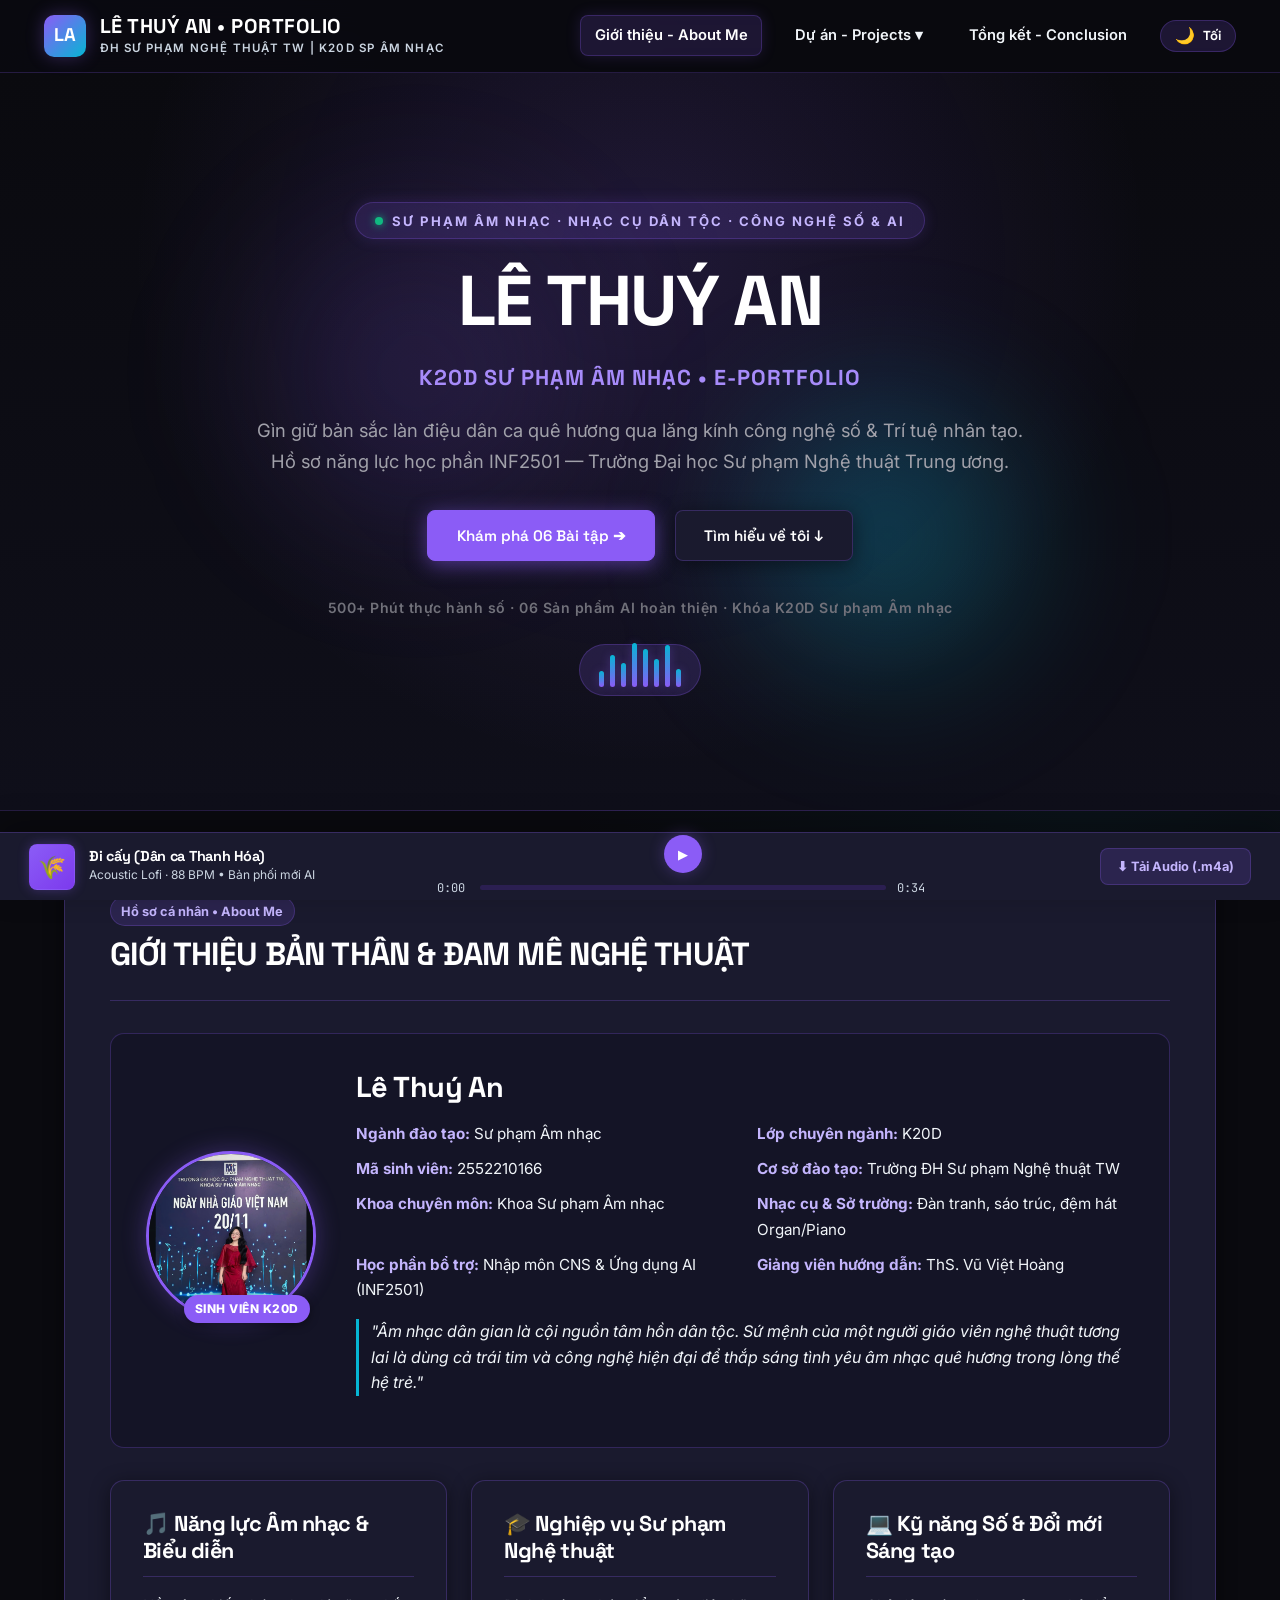
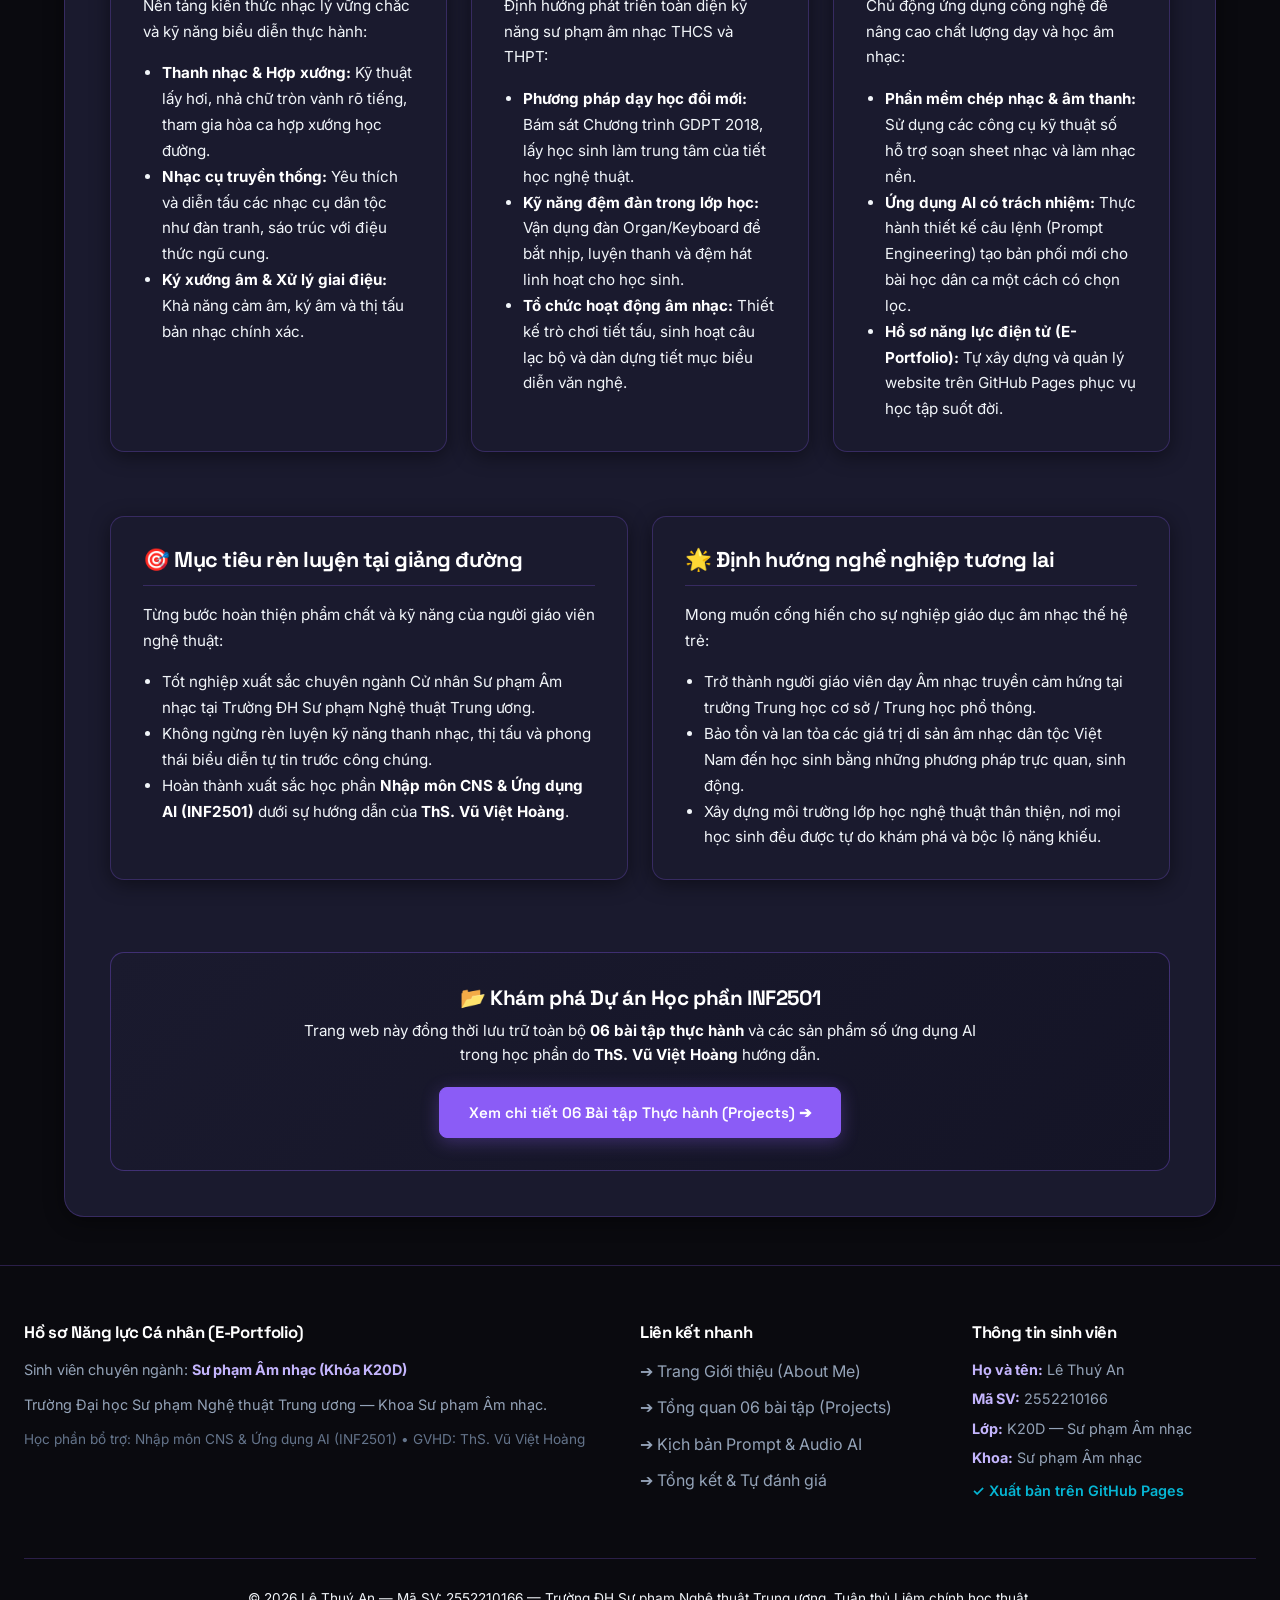
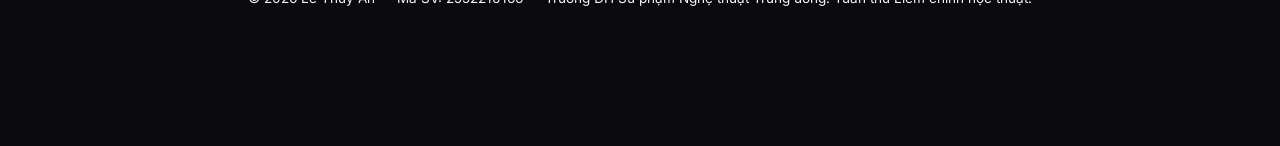
==== commit 123acdd5: "Add Light/Dark Theme toggle mode and enhance text contrast across all pages" ====
--- a/index.html
+++ b/index.html
@@ -8,6 +8,12 @@
   <link rel="preconnect" href="https://fonts.googleapis.com">
   <link rel="preconnect" href="https://fonts.gstatic.com" crossorigin>
   <link href="https://fonts.googleapis.com/css2?family=Space+Grotesk:wght@400;500;600;700;800&family=Inter:wght@300;400;500;600;700&family=JetBrains+Mono:wght@400;500;600&display=swap" rel="stylesheet">
+  <script>
+    (function() {
+      const savedTheme = localStorage.getItem('theme') || 'dark';
+      document.documentElement.setAttribute('data-theme', savedTheme);
+    })();
+  </script>
 </head>
 <body>
   <!-- HEADER & NAVIGATION -->
@@ -108,7 +114,7 @@
             <li><strong>Học phần bổ trợ:</strong> Nhập môn CNS & Ứng dụng AI (INF2501)</li>
             <li><strong>Giảng viên hướng dẫn:</strong> ThS. Vũ Việt Hoàng</li>
           </ul>
-          <p style="font-style: italic; color: #CBD5E1; margin-top: 0.8rem; border-left: 3px solid var(--accent-cyan); padding-left: 12px; line-height: 1.6;">
+          <p style="font-style: italic; color: var(--text-body); margin-top: 0.8rem; border-left: 3px solid var(--accent-cyan); padding-left: 12px; line-height: 1.6;">
             "Âm nhạc dân gian là cội nguồn tâm hồn dân tộc. Sứ mệnh của một người giáo viên nghệ thuật tương lai là dùng cả trái tim và công nghệ hiện đại để thắp sáng tình yêu âm nhạc quê hương trong lòng thế hệ trẻ."
           </p>
         </div>
@@ -119,7 +125,7 @@
         <div class="feature-box goal">
           <h3>🎵 Năng lực Âm nhạc & Biểu diễn</h3>
           <p>Nền tảng kiến thức nhạc lý vững chắc và kỹ năng biểu diễn thực hành:</p>
-          <ul style="margin-left: 1.2rem; margin-top: 0.6rem; color: #CBD5E1; font-size: 0.95rem; line-height: 1.6;">
+          <ul style="margin-left: 1.2rem; margin-top: 0.6rem; color: var(--text-body); font-size: 0.95rem; line-height: 1.6;">
             <li><strong>Thanh nhạc & Hợp xướng:</strong> Kỹ thuật lấy hơi, nhả chữ tròn vành rõ tiếng, tham gia hòa ca hợp xướng học đường.</li>
             <li><strong>Nhạc cụ truyền thống:</strong> Yêu thích và diễn tấu các nhạc cụ dân tộc như đàn tranh, sáo trúc với điệu thức ngũ cung.</li>
             <li><strong>Ký xướng âm & Xử lý giai điệu:</strong> Khả năng cảm âm, ký âm và thị tấu bản nhạc chính xác.</li>
@@ -129,7 +135,7 @@
         <div class="feature-box process">
           <h3>🎓 Nghiệp vụ Sư phạm Nghệ thuật</h3>
           <p>Định hướng phát triển toàn diện kỹ năng sư phạm âm nhạc THCS và THPT:</p>
-          <ul style="margin-left: 1.2rem; margin-top: 0.6rem; color: #CBD5E1; font-size: 0.95rem; line-height: 1.6;">
+          <ul style="margin-left: 1.2rem; margin-top: 0.6rem; color: var(--text-body); font-size: 0.95rem; line-height: 1.6;">
             <li><strong>Phương pháp dạy học đổi mới:</strong> Bám sát Chương trình GDPT 2018, lấy học sinh làm trung tâm của tiết học nghệ thuật.</li>
             <li><strong>Kỹ năng đệm đàn trong lớp học:</strong> Vận dụng đàn Organ/Keyboard để bắt nhịp, luyện thanh và đệm hát linh hoạt cho học sinh.</li>
             <li><strong>Tổ chức hoạt động âm nhạc:</strong> Thiết kế trò chơi tiết tấu, sinh hoạt câu lạc bộ và dàn dựng tiết mục biểu diễn văn nghệ.</li>
@@ -139,7 +145,7 @@
         <div class="feature-box product">
           <h3>💻 Kỹ năng Số & Đổi mới Sáng tạo</h3>
           <p>Chủ động ứng dụng công nghệ để nâng cao chất lượng dạy và học âm nhạc:</p>
-          <ul style="margin-left: 1.2rem; margin-top: 0.6rem; color: #CBD5E1; font-size: 0.95rem; line-height: 1.6;">
+          <ul style="margin-left: 1.2rem; margin-top: 0.6rem; color: var(--text-body); font-size: 0.95rem; line-height: 1.6;">
             <li><strong>Phần mềm chép nhạc & âm thanh:</strong> Sử dụng các công cụ kỹ thuật số hỗ trợ soạn sheet nhạc và làm nhạc nền.</li>
             <li><strong>Ứng dụng AI có trách nhiệm:</strong> Thực hành thiết kế câu lệnh (Prompt Engineering) tạo bản phối mới cho bài học dân ca một cách có chọn lọc.</li>
             <li><strong>Hồ sơ năng lực điện tử (E-Portfolio):</strong> Tự xây dựng và quản lý website trên GitHub Pages phục vụ học tập suốt đời.</li>
@@ -152,7 +158,7 @@
         <div class="feature-box goal">
           <h3>🎯 Mục tiêu rèn luyện tại giảng đường</h3>
           <p>Từng bước hoàn thiện phẩm chất và kỹ năng của người giáo viên nghệ thuật:</p>
-          <ul style="margin-left: 1.2rem; margin-top: 0.6rem; color: #CBD5E1; font-size: 0.95rem; line-height: 1.6;">
+          <ul style="margin-left: 1.2rem; margin-top: 0.6rem; color: var(--text-body); font-size: 0.95rem; line-height: 1.6;">
             <li>Tốt nghiệp xuất sắc chuyên ngành Cử nhân Sư phạm Âm nhạc tại Trường ĐH Sư phạm Nghệ thuật Trung ương.</li>
             <li>Không ngừng rèn luyện kỹ năng thanh nhạc, thị tấu và phong thái biểu diễn tự tin trước công chúng.</li>
             <li>Hoàn thành xuất sắc học phần <strong>Nhập môn CNS & Ứng dụng AI (INF2501)</strong> dưới sự hướng dẫn của <strong>ThS. Vũ Việt Hoàng</strong>.</li>
@@ -162,7 +168,7 @@
         <div class="feature-box product">
           <h3>🌟 Định hướng nghề nghiệp tương lai</h3>
           <p>Mong muốn cống hiến cho sự nghiệp giáo dục âm nhạc thế hệ trẻ:</p>
-          <ul style="margin-left: 1.2rem; margin-top: 0.6rem; color: #CBD5E1; font-size: 0.95rem; line-height: 1.6;">
+          <ul style="margin-left: 1.2rem; margin-top: 0.6rem; color: var(--text-body); font-size: 0.95rem; line-height: 1.6;">
             <li>Trở thành người giáo viên dạy Âm nhạc truyền cảm hứng tại trường Trung học cơ sở / Trung học phổ thông.</li>
             <li>Bảo tồn và lan tỏa các giá trị di sản âm nhạc dân tộc Việt Nam đến học sinh bằng những phương pháp trực quan, sinh động.</li>
             <li>Xây dựng môi trường lớp học nghệ thuật thân thiện, nơi mọi học sinh đều được tự do khám phá và bộc lộ năng khiếu.</li>
@@ -173,7 +179,7 @@
       <!-- BANNER DẪN SANG DỰ ÁN MÔN HỌC -->
       <div style="margin-top: 2.5rem; padding: 2rem; background: linear-gradient(135deg, #1A1A2E 0%, #141426 100%); border: 1px solid rgba(139, 92, 246, 0.35); border-radius: var(--radius-md); text-align: center;">
         <h3 style="color: #A78BFA; font-size: 1.3rem; margin-bottom: 0.5rem;">📂 Khám phá Dự án Học phần INF2501</h3>
-        <p style="color: #CBD5E1; max-width: 700px; margin: 0 auto 1.2rem auto; font-size: 0.95rem; line-height: 1.6;">
+        <p style="color: var(--text-body); max-width: 700px; margin: 0 auto 1.2rem auto; font-size: 0.95rem; line-height: 1.6;">
           Trang web này đồng thời lưu trữ toàn bộ <strong>06 bài tập thực hành</strong> và các sản phẩm số ứng dụng AI trong học phần do <strong>ThS. Vũ Việt Hoàng</strong> hướng dẫn.
         </p>
         <a href="projects.html" class="btn btn-primary">Xem chi tiết 06 Bài tập Thực hành (Projects) ➔</a>
--- a/css/style.css
+++ b/css/style.css
@@ -1,49 +1,90 @@
 /* ===================================================================
-   KVOLT-INSPIRED PREMIUM DARK CINEMATIC & AUDIO-FORWARD THEME
+   KVOLT-INSPIRED PREMIUM DUAL-THEME (DARK / LIGHT) & AUDIO-FORWARD
    Tailored for Le Thuy An E-Portfolio (Music Education & AI)
-   Palette: Deep Pitch Navy #0A0A0F, Navy-Black #0F0F1A, Dark Card #1A1A2E,
-            Electric Purple #8B5CF6, Cyan Glow #06B6D4, White #FFFFFF
+   Palette Dark: Pitch Navy #0A0A0F, Navy-Black #0F0F1A, Dark Card #1A1A2E,
+                 Electric Purple #8B5CF6, Cyan Glow #06B6D4, Pure White #FFFFFF
+   Palette Light: Soft Slate #F8FAFC, Crisp White #FFFFFF, Deep Violet #7C3AED,
+                  Charcoal #0F172A, Clean Lavender #EDE9FE
    Fonts: Space Grotesk (Headings) + Inter (Body) + JetBrains Mono (Code)
    =================================================================== */
 
 @import url('https://fonts.googleapis.com/css2?family=Space+Grotesk:wght@400;500;600;700;800&family=Inter:wght@300;400;500;600;700&family=JetBrains+Mono:wght@400;500;600&display=swap');
 
-:root {
+/* ===================================================================
+   THEME VARIABLES
+   =================================================================== */
+
+/* DARK THEME (DEFAULT) */
+:root, [data-theme="dark"] {
   --bg-base: #0A0A0F;           /* Base pitch dark */
   --bg-section: #0F0F1A;        /* Section deep navy-black */
   --bg-card: #1A1A2E;           /* Card dark surface */
   --bg-card-hover: #23233D;     /* Card hover */
   --bg-card-alt: #141426;       /* Alternate card surface */
   
-  --primary: #8B5CF6;           /* KVOLT Signature Purple-500 */
+  --primary: #8B5CF6;           /* Electric Purple-500 */
   --primary-dark: #7C3AED;      /* Purple-600 */
-  --primary-light: #A78BFA;     /* Purple-400 */
-  --primary-glow: rgba(139, 92, 246, 0.28);
-  --primary-glow-subtle: rgba(139, 92, 246, 0.15);
-  --primary-border: rgba(139, 92, 246, 0.22);
-  --primary-border-hover: rgba(139, 92, 246, 0.55);
+  --primary-light: #C4B5FD;     /* Bright Lavender */
+  --primary-glow: rgba(139, 92, 246, 0.32);
+  --primary-glow-subtle: rgba(139, 92, 246, 0.16);
+  --primary-border: rgba(139, 92, 246, 0.25);
+  --primary-border-hover: rgba(139, 92, 246, 0.65);
 
   --accent-cyan: #06B6D4;       /* Audio wave cyan pulse */
-  --accent-cyan-glow: rgba(6, 182, 212, 0.3);
-  --accent-emerald: #10B981;    /* Verified badge / success */
-  --accent-gold: #F59E0B;       /* Warm accent */
+  --accent-cyan-glow: rgba(6, 182, 212, 0.35);
+  --accent-emerald: #10B981;    /* Success */
+  --accent-gold: #F59E0B;       /* Warm gold */
   
-  --text-heading: #FFFFFF;      /* Headings pure white */
-  --text-body: #CBD5E1;         /* Body zinc-300 / slate-300 */
-  --text-muted: #94A3B8;        /* Muted slate-400 */
-  --text-dim: #64748B;          /* Dim metadata */
+  --text-heading: #FFFFFF;      /* 100% Crisp White */
+  --text-body: #F1F5F9;         /* High contrast off-white */
+  --text-muted: #CBD5E1;        /* Visible slate-300 */
+  --text-dim: #94A3B8;          /* Metadata */
   
-  --radius-sm: 8px;             /* Buttons & tags */
-  --radius-md: 14px;            /* Cards & dialogs */
-  --radius-lg: 20px;            /* Large panels */
+  --radius-sm: 8px;
+  --radius-md: 14px;
+  --radius-lg: 20px;
   --radius-full: 9999px;
   
   --font-heading: 'Space Grotesk', -apple-system, BlinkMacSystemFont, 'Segoe UI', Roboto, sans-serif;
   --font-body: 'Inter', -apple-system, BlinkMacSystemFont, 'Segoe UI', Roboto, sans-serif;
   --font-mono: 'JetBrains Mono', 'Fira Code', Consolas, monospace;
 
-  --card-shadow: 0 4px 20px rgba(0, 0, 0, 0.4);
-  --card-hover-shadow: 0 10px 35px rgba(139, 92, 246, 0.22);
+  --card-shadow: 0 4px 20px rgba(0, 0, 0, 0.45);
+  --card-hover-shadow: 0 10px 35px rgba(139, 92, 246, 0.25);
+  --header-bg: rgba(10, 10, 15, 0.88);
+  --header-border: rgba(139, 92, 246, 0.22);
+}
+
+/* LIGHT THEME */
+[data-theme="light"] {
+  --bg-base: #F8FAFC;           /* Clean soft slate */
+  --bg-section: #F1F5F9;        /* Light section background */
+  --bg-card: #FFFFFF;           /* Pure white card */
+  --bg-card-hover: #FFFFFF;     /* Pure white card hover */
+  --bg-card-alt: #F8FAFC;       /* Light card surface */
+  
+  --primary: #7C3AED;           /* Deep Violet-600 */
+  --primary-dark: #6D28D9;      /* Deep Violet-700 */
+  --primary-light: #6D28D9;     /* Violet-700 */
+  --primary-glow: rgba(124, 58, 237, 0.18);
+  --primary-glow-subtle: rgba(124, 58, 237, 0.08);
+  --primary-border: rgba(124, 58, 237, 0.18);
+  --primary-border-hover: rgba(124, 58, 237, 0.45);
+
+  --accent-cyan: #0284C7;       /* Ocean blue */
+  --accent-cyan-glow: rgba(2, 132, 199, 0.25);
+  --accent-emerald: #059669;    /* Forest green */
+  --accent-gold: #D97706;       /* Warm amber */
+  
+  --text-heading: #0F172A;      /* Deep navy-black */
+  --text-body: #1E293B;         /* Crisp charcoal */
+  --text-muted: #475569;        /* Medium slate */
+  --text-dim: #64748B;          /* Muted metadata */
+
+  --card-shadow: 0 4px 20px rgba(0, 0, 0, 0.05);
+  --card-hover-shadow: 0 12px 35px rgba(124, 58, 237, 0.14);
+  --header-bg: rgba(255, 255, 255, 0.92);
+  --header-border: rgba(226, 232, 240, 0.9);
 }
 
 /* Base Reset & Global Typography */
@@ -51,6 +92,7 @@
   box-sizing: border-box;
   margin: 0;
   padding: 0;
+  transition: background-color 0.25s ease, border-color 0.25s ease, color 0.15s ease;
 }
 
 html {
@@ -60,22 +102,22 @@
 body {
   background-color: var(--bg-base);
   background-image: 
-    radial-gradient(circle at 15% 15%, rgba(139, 92, 246, 0.08) 0%, transparent 40%),
-    radial-gradient(circle at 85% 85%, rgba(6, 182, 212, 0.06) 0%, transparent 40%);
+    radial-gradient(circle at 15% 15%, rgba(139, 92, 246, 0.06) 0%, transparent 40%),
+    radial-gradient(circle at 85% 85%, rgba(6, 182, 212, 0.05) 0%, transparent 40%);
   background-attachment: fixed;
   color: var(--text-body);
   font-family: var(--font-body);
-  line-height: 1.65;
+  line-height: 1.68;
   -webkit-font-smoothing: antialiased;
   -moz-osx-font-smoothing: grayscale;
   padding-bottom: 80px; /* Space for persistent bottom player */
   overflow-x: hidden;
 }
 
-/* Headings */
+/* Headings with Optimal Contrast */
 h1, h2, h3, h4, h5, h6 {
   font-family: var(--font-heading);
-  color: var(--text-heading);
+  color: var(--text-heading) !important;
   font-weight: 700;
   letter-spacing: -0.02em;
   line-height: 1.25;
@@ -84,6 +126,11 @@
 p {
   color: var(--text-body);
   margin-bottom: 1rem;
+}
+
+strong {
+  color: var(--text-heading);
+  font-weight: 700;
 }
 
 a {
@@ -93,7 +140,7 @@
 }
 
 a:hover {
-  color: #FFFFFF;
+  color: var(--text-heading);
 }
 
 /* Container */
@@ -105,28 +152,28 @@
 }
 
 /* ===================================================================
-   NAVIGATION BAR (KVOLT CINEMATIC FROSTED)
+   NAVIGATION BAR
    =================================================================== */
 .site-header {
   position: sticky;
   top: 0;
   z-index: 1000;
-  background: rgba(10, 10, 15, 0.88);
+  background: var(--header-bg);
   backdrop-filter: blur(16px);
   -webkit-backdrop-filter: blur(16px);
-  border-bottom: 1px solid var(--primary-border);
+  border-bottom: 1px solid var(--header-border);
   transition: all 0.3s ease;
 }
 
 .site-header.scrolled {
-  background: rgba(10, 10, 15, 0.98);
-  box-shadow: 0 8px 30px rgba(0, 0, 0, 0.6);
+  background: var(--bg-base);
+  box-shadow: 0 8px 30px rgba(0, 0, 0, 0.15);
 }
 
 .nav-container {
   max-width: 1240px;
   margin: 0 auto;
-  padding: 0.9rem 1.5rem;
+  padding: 0.85rem 1.5rem;
   display: flex;
   align-items: center;
   justify-content: space-between;
@@ -151,14 +198,14 @@
   font-weight: 800;
   font-size: 1.15rem;
   color: #FFFFFF;
-  box-shadow: 0 0 18px rgba(139, 92, 246, 0.45);
+  box-shadow: 0 0 18px var(--primary-glow);
   letter-spacing: 0.5px;
 }
 
 .logo-text h1 {
   font-size: 1.25rem;
   font-weight: 800;
-  color: #FFFFFF;
+  color: var(--text-heading) !important;
   letter-spacing: 0.5px;
   text-transform: uppercase;
 }
@@ -175,7 +222,7 @@
 .nav-menu {
   display: flex;
   align-items: center;
-  gap: 1.5rem;
+  gap: 1.2rem;
   list-style: none;
 }
 
@@ -187,7 +234,7 @@
   color: var(--text-body);
   font-size: 0.92rem;
   font-weight: 600;
-  padding: 0.5rem 0.9rem;
+  padding: 0.45rem 0.85rem;
   border-radius: var(--radius-sm);
   transition: all 0.2s ease;
   display: inline-flex;
@@ -196,15 +243,45 @@
 }
 
 .nav-link:hover {
-  color: #FFFFFF;
-  background: rgba(139, 92, 246, 0.14);
+  color: var(--text-heading);
+  background: var(--primary-glow-subtle);
 }
 
 .nav-link.active {
-  color: #FFFFFF;
-  background: rgba(139, 92, 246, 0.22);
-  border: 1px solid var(--primary-border);
-  box-shadow: 0 0 15px rgba(139, 92, 246, 0.2);
+  color: var(--text-heading);
+  background: var(--primary-glow-subtle);
+  border: 1px solid var(--primary-border);
+  box-shadow: 0 0 15px var(--primary-glow-subtle);
+}
+
+/* Theme Toggle Button */
+.theme-toggle-btn {
+  display: inline-flex;
+  align-items: center;
+  gap: 0.45rem;
+  background: var(--primary-glow-subtle);
+  border: 1px solid var(--primary-border);
+  color: var(--text-heading);
+  padding: 0.42rem 0.9rem;
+  border-radius: var(--radius-full);
+  cursor: pointer;
+  font-family: var(--font-heading);
+  font-size: 0.82rem;
+  font-weight: 700;
+  transition: all 0.25s ease;
+}
+
+.theme-toggle-btn:hover {
+  background: var(--primary);
+  color: #FFFFFF !important;
+  border-color: var(--primary);
+  box-shadow: 0 0 16px var(--primary-glow);
+  transform: translateY(-1px);
+}
+
+.theme-icon {
+  font-size: 1rem;
+  line-height: 1;
 }
 
 /* Dropdown */
@@ -218,7 +295,7 @@
   min-width: 280px;
   padding: 0.6rem 0;
   list-style: none;
-  box-shadow: 0 15px 40px rgba(0, 0, 0, 0.7);
+  box-shadow: 0 15px 40px rgba(0, 0, 0, 0.25);
   display: none;
   z-index: 1010;
   animation: fadeInDown 0.2s ease;
@@ -240,8 +317,8 @@
 }
 
 .dropdown-item:hover {
-  background: rgba(139, 92, 246, 0.18);
-  color: #FFFFFF;
+  background: var(--primary-glow-subtle);
+  color: var(--text-heading);
   padding-left: 1.45rem;
 }
 
@@ -249,7 +326,7 @@
   display: none;
   background: transparent;
   border: 1px solid var(--primary-border);
-  color: #FFFFFF;
+  color: var(--text-heading);
   font-size: 1.4rem;
   padding: 0.4rem 0.75rem;
   border-radius: var(--radius-sm);
@@ -257,7 +334,7 @@
 }
 
 /* ===================================================================
-   HERO SECTION (DARK, CINEMATIC, AUDIO-FORWARD)
+   HERO SECTION
    =================================================================== */
 .hero-section {
   position: relative;
@@ -269,9 +346,9 @@
   padding: 4rem 1.5rem 3rem;
   overflow: hidden;
   background: 
-    radial-gradient(circle at 50% 25%, rgba(139, 92, 246, 0.16) 0%, transparent 60%),
+    radial-gradient(circle at 50% 25%, var(--primary-glow-subtle) 0%, transparent 60%),
     linear-gradient(180deg, var(--bg-base) 0%, var(--bg-section) 100%);
-  border-bottom: 1px solid var(--primary-border);
+  border-bottom: 1px solid var(--header-border);
 }
 
 .hero-glow-1 {
@@ -280,7 +357,7 @@
   left: 15%;
   width: 450px;
   height: 450px;
-  background: radial-gradient(circle, rgba(139, 92, 246, 0.15) 0%, transparent 70%);
+  background: radial-gradient(circle, var(--primary-glow-subtle) 0%, transparent 70%);
   filter: blur(60px);
   pointer-events: none;
   animation: pulseGlow 6s ease-in-out infinite alternate;
@@ -292,7 +369,7 @@
   right: 15%;
   width: 400px;
   height: 400px;
-  background: radial-gradient(circle, rgba(6, 182, 212, 0.12) 0%, transparent 70%);
+  background: radial-gradient(circle, var(--accent-cyan-glow) 0%, transparent 70%);
   filter: blur(60px);
   pointer-events: none;
   animation: pulseGlow 7s ease-in-out infinite alternate-reverse;
@@ -309,8 +386,8 @@
   display: inline-flex;
   align-items: center;
   gap: 0.6rem;
-  background: rgba(139, 92, 246, 0.12);
-  border: 1px solid rgba(139, 92, 246, 0.35);
+  background: var(--primary-glow-subtle);
+  border: 1px solid var(--primary-border);
   color: var(--primary-light);
   font-size: 0.82rem;
   font-weight: 700;
@@ -319,15 +396,15 @@
   padding: 0.4rem 1.2rem;
   border-radius: var(--radius-full);
   margin-bottom: 1.5rem;
-  box-shadow: 0 0 15px rgba(139, 92, 246, 0.2);
+  box-shadow: 0 0 15px var(--primary-glow-subtle);
 }
 
 .status-dot {
   width: 8px;
   height: 8px;
-  background: #10B981;
+  background: var(--accent-emerald);
   border-radius: 50%;
-  box-shadow: 0 0 8px #10B981;
+  box-shadow: 0 0 8px var(--accent-emerald);
   animation: blink 1.8s infinite;
 }
 
@@ -335,7 +412,7 @@
   font-size: clamp(2.6rem, 6.5vw, 4.4rem);
   font-family: var(--font-heading);
   font-weight: 800;
-  color: #FFFFFF;
+  color: var(--text-heading) !important;
   line-height: 1.1;
   margin-bottom: 1.2rem;
   letter-spacing: -0.03em;
@@ -343,7 +420,7 @@
 }
 
 .gradient-text {
-  background: linear-gradient(135deg, #FFFFFF 20%, #A78BFA 60%, #06B6D4 100%);
+  background: linear-gradient(135deg, var(--text-heading) 20%, var(--primary) 60%, var(--accent-cyan) 100%);
   -webkit-background-clip: text;
   -webkit-text-fill-color: transparent;
   display: inline-block;
@@ -352,7 +429,7 @@
 .hero-desc {
   font-size: 1.15rem;
   color: var(--text-body);
-  max-width: 740px;
+  max-width: 760px;
   margin: 0 auto 2.2rem;
   line-height: 1.7;
 }
@@ -386,28 +463,28 @@
   background: var(--primary);
   color: #FFFFFF !important;
   border: 1px solid var(--primary);
-  box-shadow: 0 4px 18px rgba(139, 92, 246, 0.45);
+  box-shadow: 0 4px 18px var(--primary-glow);
 }
 
 .btn-primary:hover {
   background: var(--primary-dark);
   border-color: var(--primary-dark);
   transform: translateY(-2px);
-  box-shadow: 0 8px 25px rgba(139, 92, 246, 0.65);
+  box-shadow: 0 8px 25px var(--primary-glow);
 }
 
 .btn-secondary, .btn-glass {
-  background: rgba(26, 26, 46, 0.85);
-  color: #FFFFFF !important;
-  border: 1px solid var(--primary-border);
-  box-shadow: 0 4px 15px rgba(0, 0, 0, 0.3);
+  background: var(--bg-card);
+  color: var(--text-heading) !important;
+  border: 1px solid var(--primary-border);
+  box-shadow: var(--card-shadow);
 }
 
 .btn-secondary:hover, .btn-glass:hover {
   border-color: var(--primary);
-  background: rgba(139, 92, 246, 0.18);
+  background: var(--primary-glow-subtle);
   transform: translateY(-2px);
-  box-shadow: 0 6px 20px rgba(139, 92, 246, 0.3);
+  box-shadow: var(--card-hover-shadow);
 }
 
 /* Audio Waveform Equalizer (Bottom of Hero) */
@@ -419,7 +496,7 @@
   height: 52px;
   margin: 1.5rem auto 0;
   padding: 0.5rem 1.2rem;
-  background: rgba(26, 26, 46, 0.4);
+  background: var(--primary-glow-subtle);
   border: 1px solid var(--primary-border);
   border-radius: var(--radius-full);
   width: fit-content;
@@ -430,7 +507,7 @@
   border-radius: 3px;
   background: linear-gradient(180deg, var(--accent-cyan) 0%, var(--primary) 100%);
   animation: equalizer 1.4s ease-in-out infinite alternate;
-  box-shadow: 0 0 10px rgba(139, 92, 246, 0.5);
+  box-shadow: 0 0 10px var(--primary-glow);
 }
 
 .bar:nth-child(1) { height: 16px; animation-delay: 0.1s; }
@@ -443,7 +520,7 @@
 .bar:nth-child(8) { height: 18px; animation-delay: 0.45s; }
 
 /* ===================================================================
-   CARDS & ASSIGNMENT LAYOUTS (KVOLT #1A1A2E DARK SURFACE)
+   CARDS & ASSIGNMENT LAYOUTS (OPTIMAL HIGH CONTRAST)
    =================================================================== */
 .assignment-wrapper, .main-wrapper {
   max-width: 1200px;
@@ -451,7 +528,7 @@
 }
 
 .card, .project-card, .feature-box, .step-card, .craap-card, 
-.query-item, .rctof-item, .meeting-meta-box, .slide-card, .art-card {
+.query-item, .rctof-item, .meeting-meta-box, .slide-card, .art-card, .glass-panel {
   background: var(--bg-card) !important;
   border: 1px solid var(--primary-border) !important;
   border-radius: var(--radius-md);
@@ -467,7 +544,7 @@
   transform: translateY(-3px);
 }
 
-/* Feature Boxes (Sections a, b, c, d) */
+/* Feature Boxes */
 .feature-box {
   padding: 1.8rem 2rem;
   margin-bottom: 2rem;
@@ -475,22 +552,23 @@
 
 .feature-box h3 {
   font-size: 1.35rem;
-  color: #FFFFFF !important;
+  color: var(--text-heading) !important;
   margin-bottom: 1rem;
   display: flex;
   align-items: center;
   gap: 0.6rem;
-  border-bottom: 1px solid rgba(139, 92, 246, 0.18);
+  border-bottom: 1px solid var(--primary-border);
   padding-bottom: 0.75rem;
 }
 
 .feature-box p, .feature-box li {
   color: var(--text-body) !important;
   line-height: 1.7;
+  font-size: 0.95rem;
 }
 
 .feature-box strong {
-  color: #FFFFFF;
+  color: var(--text-heading) !important;
 }
 
 /* Step Card (Bai 1) */
@@ -517,7 +595,7 @@
 }
 
 .step-badge {
-  background: rgba(139, 92, 246, 0.2);
+  background: var(--primary-glow-subtle);
   color: var(--primary-light);
   font-family: var(--font-heading);
   font-weight: 800;
@@ -529,13 +607,13 @@
 
 .step-title {
   font-size: 1.15rem;
-  color: #FFFFFF !important;
+  color: var(--text-heading) !important;
 }
 
 .step-desc {
   color: var(--text-body) !important;
   font-size: 0.95rem;
-  line-height: 1.65;
+  line-height: 1.68;
 }
 
 .step-action {
@@ -545,15 +623,15 @@
   margin-top: 0.8rem;
   border-radius: 4px;
   font-size: 0.9rem;
-  color: #E2E8F0 !important;
+  color: var(--text-body) !important;
 }
 
 .screenshot-card {
-  background: #0A0A0F;
+  background: var(--bg-card-alt);
   border: 1px solid var(--primary-border);
   border-radius: var(--radius-sm);
   overflow: hidden;
-  box-shadow: 0 4px 20px rgba(0, 0, 0, 0.5);
+  box-shadow: 0 4px 20px rgba(0, 0, 0, 0.2);
 }
 
 .screenshot-img {
@@ -588,7 +666,7 @@
   gap: 1.5rem;
 }
 
-/* Tables */
+/* Tables with High Contrast */
 table, .table-ai, .modern-table {
   width: 100%;
   border-collapse: separate;
@@ -601,7 +679,7 @@
 }
 
 th {
-  background: linear-gradient(135deg, #1E1B4B 0%, #2E1065 100%) !important;
+  background: linear-gradient(135deg, var(--primary-dark) 0%, #1E1B4B 100%) !important;
   color: #FFFFFF !important;
   font-family: var(--font-heading);
   font-weight: 700;
@@ -613,7 +691,7 @@
 
 td {
   padding: 0.95rem 1.1rem;
-  border-bottom: 1px solid rgba(139, 92, 246, 0.1);
+  border-bottom: 1px solid var(--primary-border);
   color: var(--text-body) !important;
   background: var(--bg-card);
   font-size: 0.9rem;
@@ -621,19 +699,19 @@
 }
 
 tr:nth-child(even) td {
-  background: var(--bg-card-alt);
+  background: var(--bg-card-alt) !important;
 }
 
 tr:hover td {
-  background: rgba(139, 92, 246, 0.08);
-}
-
-/* Code & Prompt Boxes */
+  background: var(--primary-glow-subtle) !important;
+}
+
+/* Code & Prompt Boxes (Always Crisp Monospace) */
 pre, code, .code-box, .prompt-mini-box, .prompt-showcase-box, .query-code {
-  background: #0A0A0F !important;
+  background: #090D16 !important;
   border: 1px solid var(--primary-border) !important;
   border-left: 3px solid var(--primary) !important;
-  color: #A7F3D0 !important;
+  color: #38BDF8 !important;
   font-family: var(--font-mono);
   border-radius: var(--radius-sm);
   padding: 0.85rem 1.1rem;
@@ -653,7 +731,7 @@
 
 .badge-tool, .badge-tag {
   display: inline-block;
-  background: rgba(139, 92, 246, 0.18);
+  background: var(--primary-glow-subtle);
   color: var(--primary-light);
   border: 1px solid var(--primary-border);
   font-weight: 700;
@@ -663,7 +741,7 @@
 }
 
 /* ===================================================================
-   PERSISTENT BOTTOM AUDIO PLAYER (KVOLT SIGNATURE)
+   PERSISTENT BOTTOM AUDIO PLAYER
    =================================================================== */
 .kvolt-bottom-player {
   position: fixed;
@@ -671,7 +749,7 @@
   left: 0;
   right: 0;
   height: 68px;
-  background: rgba(26, 26, 46, 0.96);
+  background: var(--bg-card);
   backdrop-filter: blur(20px);
   -webkit-backdrop-filter: blur(20px);
   border-top: 1px solid var(--primary-border);
@@ -680,7 +758,7 @@
   justify-content: space-between;
   padding: 0 1.8rem;
   z-index: 9999;
-  box-shadow: 0 -8px 30px rgba(0, 0, 0, 0.6);
+  box-shadow: 0 -8px 30px rgba(0, 0, 0, 0.25);
   transition: transform 0.3s ease;
 }
 
@@ -695,18 +773,18 @@
   width: 46px;
   height: 46px;
   border-radius: 8px;
-  background: linear-gradient(135deg, var(--primary) 0%, #1e1b4b 100%);
+  background: linear-gradient(135deg, var(--primary) 0%, var(--primary-dark) 100%);
   display: flex;
   align-items: center;
   justify-content: center;
   font-size: 1.4rem;
   border: 1px solid var(--primary-border);
-  box-shadow: 0 0 12px rgba(139, 92, 246, 0.3);
+  box-shadow: 0 0 12px var(--primary-glow);
 }
 
 .player-meta h4 {
   font-size: 0.9rem;
-  color: #FFFFFF;
+  color: var(--text-heading) !important;
   font-weight: 700;
   margin: 0;
 }
@@ -745,7 +823,7 @@
   justify-content: center;
   cursor: pointer;
   transition: all 0.2s ease;
-  box-shadow: 0 0 15px rgba(139, 92, 246, 0.4);
+  box-shadow: 0 0 15px var(--primary-glow);
 }
 
 .player-btn-circle:hover {
@@ -770,7 +848,7 @@
 .player-progress-bar {
   flex-grow: 1;
   height: 5px;
-  background: rgba(255, 255, 255, 0.15);
+  background: rgba(124, 58, 237, 0.18);
   border-radius: 3px;
   cursor: pointer;
   position: relative;
@@ -794,7 +872,7 @@
 }
 
 .player-action-btn {
-  background: rgba(139, 92, 246, 0.18);
+  background: var(--primary-glow-subtle);
   border: 1px solid var(--primary-border);
   color: var(--primary-light);
   font-size: 0.8rem;
@@ -811,13 +889,157 @@
 }
 
 /* ===================================================================
-   FOOTER (DARK #0A0A0F)
+   PROFILE & PROJECT COMPONENTS
+   =================================================================== */
+.main-wrapper {
+  max-width: 1200px;
+  margin: 2.5rem auto;
+  padding: 0 1.5rem;
+}
+
+.glass-panel {
+  background: var(--bg-card) !important;
+  border: 1px solid var(--primary-border) !important;
+  border-radius: var(--radius-lg);
+  padding: 2.8rem;
+  box-shadow: var(--card-shadow);
+  margin-bottom: 2.5rem;
+}
+
+.page-header-box {
+  border-bottom: 1px solid var(--primary-border);
+  padding-bottom: 1.5rem;
+  margin-bottom: 2rem;
+}
+
+.page-heading {
+  font-size: 2rem;
+  font-family: var(--font-heading);
+  font-weight: 800;
+  color: var(--text-heading) !important;
+  line-height: 1.3;
+  margin-top: 0.5rem;
+}
+
+.profile-showcase {
+  display: flex;
+  align-items: center;
+  gap: 2.5rem;
+  background: var(--bg-card-alt) !important;
+  border-radius: var(--radius-md);
+  padding: 2.2rem;
+  border: 1px solid var(--primary-border) !important;
+  margin-bottom: 2rem;
+}
+
+.profile-avatar-wrap {
+  position: relative;
+  flex-shrink: 0;
+}
+
+.profile-avatar-img {
+  width: 170px;
+  height: 170px;
+  border-radius: 50%;
+  object-fit: cover;
+  border: 3px solid var(--primary);
+  box-shadow: 0 0 25px var(--primary-glow);
+}
+
+.avatar-badge-tag {
+  position: absolute;
+  bottom: 6px;
+  right: 6px;
+  background: var(--primary);
+  color: #FFFFFF;
+  font-size: 0.75rem;
+  font-weight: 800;
+  padding: 0.25rem 0.7rem;
+  border-radius: var(--radius-full);
+  box-shadow: 0 2px 10px rgba(0, 0, 0, 0.4);
+  letter-spacing: 0.5px;
+}
+
+.profile-details h3 {
+  font-size: 1.8rem;
+  font-family: var(--font-heading);
+  color: var(--text-heading) !important;
+  font-weight: 700;
+  margin-bottom: 0.5rem;
+}
+
+.meta-grid {
+  display: grid;
+  grid-template-columns: repeat(auto-fit, minmax(280px, 1fr));
+  gap: 0.6rem 1.5rem;
+  margin: 1rem 0;
+  list-style: none;
+}
+
+.meta-grid li {
+  font-size: 0.95rem;
+  color: var(--text-body);
+}
+
+.meta-grid strong {
+  color: var(--primary-light);
+}
+
+/* Project Cards */
+.project-card {
+  display: flex;
+  flex-direction: column;
+  justify-content: space-between;
+  background: var(--bg-card) !important;
+  border: 1px solid var(--primary-border) !important;
+  border-radius: var(--radius-md);
+  padding: 2rem;
+  transition: all 0.3s ease;
+  box-shadow: var(--card-shadow);
+}
+
+.project-card:hover {
+  border-color: var(--primary-border-hover) !important;
+  box-shadow: var(--card-hover-shadow) !important;
+  transform: translateY(-4px);
+}
+
+.card-top-badge {
+  display: inline-block;
+  background: var(--primary-glow-subtle);
+  color: var(--primary-light);
+  font-weight: 700;
+  font-size: 0.78rem;
+  padding: 0.25rem 0.8rem;
+  border-radius: var(--radius-full);
+  border: 1px solid var(--primary-border);
+  margin-bottom: 1rem;
+}
+
+.card-title {
+  font-size: 1.25rem;
+  font-family: var(--font-heading);
+  font-weight: 700;
+  color: var(--text-heading) !important;
+  margin-bottom: 0.8rem;
+  line-height: 1.4;
+}
+
+.card-desc {
+  font-size: 0.92rem;
+  color: var(--text-muted) !important;
+  margin-bottom: 1.5rem;
+  flex-grow: 1;
+}
+
+/* ===================================================================
+   FOOTER
    =================================================================== */
 .site-footer {
   background: #0A0A0F;
   border-top: 1px solid var(--primary-border);
   padding: 3.5rem 1.5rem 2.5rem;
-  color: var(--text-muted);
+  color: #94A3B8;
   margin-top: 3rem;
 }
 
@@ -831,17 +1053,53 @@
 
 .footer-col h4 {
   font-size: 1.05rem;
-  color: #FFFFFF;
+  color: #FFFFFF !important;
   margin-bottom: 0.9rem;
 }
 
 .footer-col p {
   font-size: 0.9rem;
   line-height: 1.6;
-  color: var(--text-muted);
+  color: #94A3B8;
 }
 
 .footer-col strong {
+  color: var(--primary-light);
+}
+
+.footer-grid {
+  max-width: 1240px;
+  margin: 0 auto;
+  display: grid;
+  grid-template-columns: 2fr 1fr 1fr;
+  gap: 3rem;
+  margin-bottom: 2.5rem;
+}
+
+.footer-credit {
+  max-width: 1240px;
+  margin: 0 auto;
+  padding-top: 1.8rem;
+  border-top: 1px solid var(--primary-border);
+  text-align: center;
+  font-size: 0.85rem;
+  color: #94A3B8;
+}
+
+.footer-col ul {
+  list-style: none;
+}
+
+.footer-col li {
+  margin-bottom: 0.6rem;
+}
+
+.footer-col a {
+  color: #94A3B8;
+  transition: color 0.2s;
+}
+
+.footer-col a:hover {
   color: var(--primary-light);
 }
 
@@ -852,10 +1110,10 @@
   right: 25px;
   background: var(--bg-card);
   border: 1px solid var(--primary);
-  color: #FFFFFF;
+  color: var(--text-heading);
   padding: 0.85rem 1.4rem;
   border-radius: var(--radius-sm);
-  box-shadow: 0 8px 30px rgba(0, 0, 0, 0.6);
+  box-shadow: 0 8px 30px rgba(0, 0, 0, 0.4);
   z-index: 10000;
   display: flex;
   align-items: center;
@@ -919,193 +1177,6 @@
   .player-right {
     display: none;
   }
-}
-
-
-/* ===================================================================
-   ADDITIONAL PROFILE, DASHBOARD & COMPONENT STYLING (DARK THEME)
-   =================================================================== */
-
-.main-wrapper {
-  max-width: 1200px;
-  margin: 2.5rem auto;
-  padding: 0 1.5rem;
-}
-
-.glass-panel {
-  background: var(--bg-card) !important;
-  border: 1px solid var(--primary-border) !important;
-  border-radius: var(--radius-lg);
-  padding: 2.8rem;
-  box-shadow: var(--card-shadow);
-  margin-bottom: 2.5rem;
-}
-
-.page-header-box {
-  border-bottom: 1px solid var(--primary-border);
-  padding-bottom: 1.5rem;
-  margin-bottom: 2rem;
-}
-
-.page-heading {
-  font-size: 2rem;
-  font-family: var(--font-heading);
-  font-weight: 800;
-  color: #FFFFFF !important;
-  line-height: 1.3;
-  margin-top: 0.5rem;
-}
-
-/* Profile Showcase */
-.profile-showcase {
-  display: flex;
-  align-items: center;
-  gap: 2.5rem;
-  background: var(--bg-card-alt) !important;
-  border-radius: var(--radius-md);
-  padding: 2.2rem;
-  border: 1px solid var(--primary-border) !important;
-  margin-bottom: 2rem;
-}
-
-.profile-avatar-wrap {
-  position: relative;
-  flex-shrink: 0;
-}
-
-.profile-avatar-img {
-  width: 170px;
-  height: 170px;
-  border-radius: 50%;
-  object-fit: cover;
-  border: 3px solid var(--primary);
-  box-shadow: 0 0 25px rgba(139, 92, 246, 0.45);
-}
-
-.avatar-badge-tag {
-  position: absolute;
-  bottom: 6px;
-  right: 6px;
-  background: var(--primary);
-  color: #FFFFFF;
-  font-size: 0.75rem;
-  font-weight: 800;
-  padding: 0.25rem 0.7rem;
-  border-radius: var(--radius-full);
-  box-shadow: 0 2px 10px rgba(0, 0, 0, 0.5);
-  letter-spacing: 0.5px;
-}
-
-.profile-details h3 {
-  font-size: 1.8rem;
-  font-family: var(--font-heading);
-  color: #FFFFFF !important;
-  font-weight: 700;
-  margin-bottom: 0.5rem;
-}
-
-.meta-grid {
-  display: grid;
-  grid-template-columns: repeat(auto-fit, minmax(280px, 1fr));
-  gap: 0.6rem 1.5rem;
-  margin: 1rem 0;
-  list-style: none;
-}
-
-.meta-grid li {
-  font-size: 0.95rem;
-  color: var(--text-body);
-}
-
-.meta-grid strong {
-  color: var(--primary-light);
-}
-
-/* Project Cards */
-.project-card {
-  display: flex;
-  flex-direction: column;
-  justify-content: space-between;
-  background: var(--bg-card) !important;
-  border: 1px solid var(--primary-border) !important;
-  border-radius: var(--radius-md);
-  padding: 2rem;
-  transition: all 0.3s ease;
-  box-shadow: var(--card-shadow);
-}
-
-.project-card:hover {
-  border-color: var(--primary-border-hover) !important;
-  box-shadow: var(--card-hover-shadow) !important;
-  transform: translateY(-4px);
-}
-
-.card-top-badge {
-  display: inline-block;
-  background: rgba(139, 92, 246, 0.18);
-  color: var(--primary-light);
-  font-weight: 700;
-  font-size: 0.78rem;
-  padding: 0.25rem 0.8rem;
-  border-radius: var(--radius-full);
-  border: 1px solid var(--primary-border);
-  margin-bottom: 1rem;
-}
-
-.card-title {
-  font-size: 1.25rem;
-  font-family: var(--font-heading);
-  font-weight: 700;
-  color: #FFFFFF !important;
-  margin-bottom: 0.8rem;
-  line-height: 1.4;
-}
-
-.card-desc {
-  font-size: 0.92rem;
-  color: var(--text-muted) !important;
-  margin-bottom: 1.5rem;
-  flex-grow: 1;
-}
-
-/* Footer Grid */
-.footer-grid {
-  max-width: 1240px;
-  margin: 0 auto;
-  display: grid;
-  grid-template-columns: 2fr 1fr 1fr;
-  gap: 3rem;
-  margin-bottom: 2.5rem;
-}
-
-.footer-credit {
-  max-width: 1240px;
-  margin: 0 auto;
-  padding-top: 1.8rem;
-  border-top: 1px solid var(--primary-border);
-  text-align: center;
-  font-size: 0.85rem;
-  color: var(--text-muted);
-}
-
-.footer-col ul {
-  list-style: none;
-}
-
-.footer-col li {
-  margin-bottom: 0.6rem;
-}
-
-.footer-col a {
-  color: var(--text-muted);
-  transition: color 0.2s;
-}
-
-.footer-col a:hover {
-  color: var(--primary-light);
-}
-
-@media (max-width: 800px) {
   .profile-showcase {
     flex-direction: column;
     text-align: center;
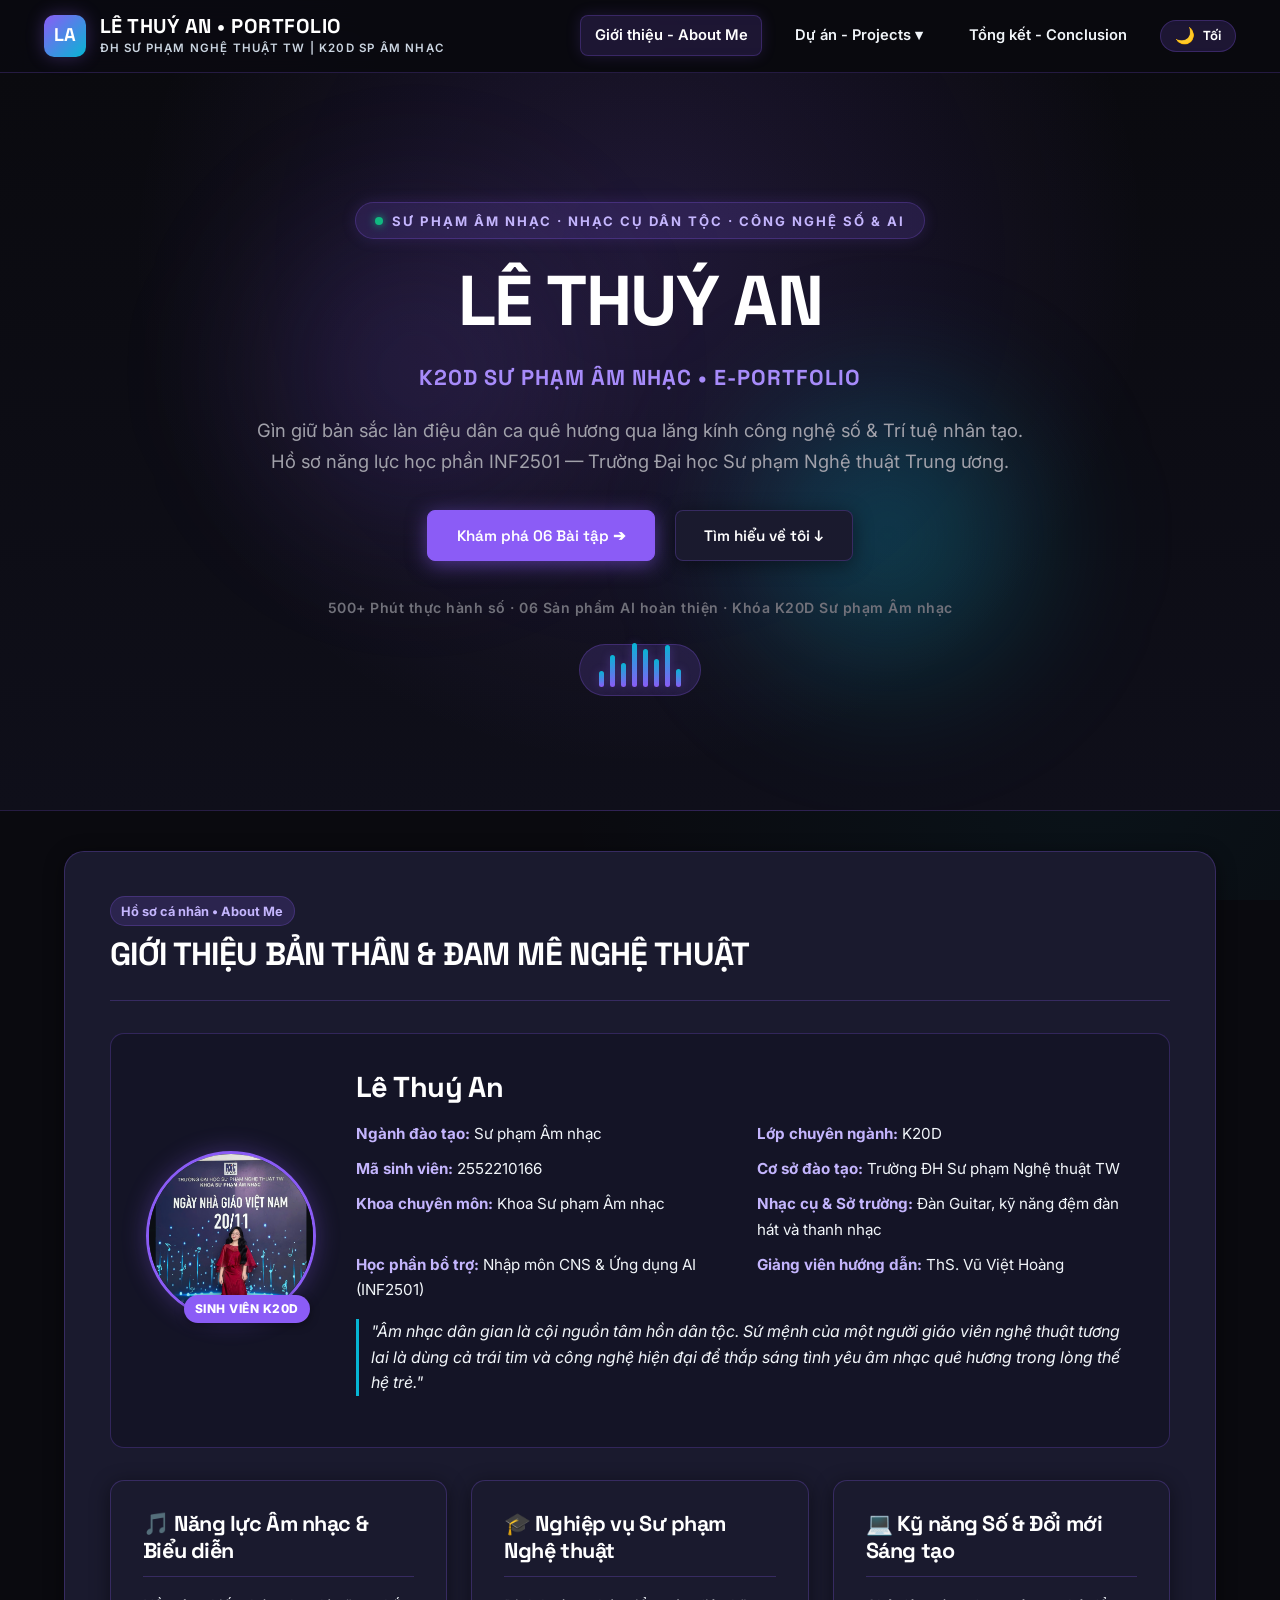
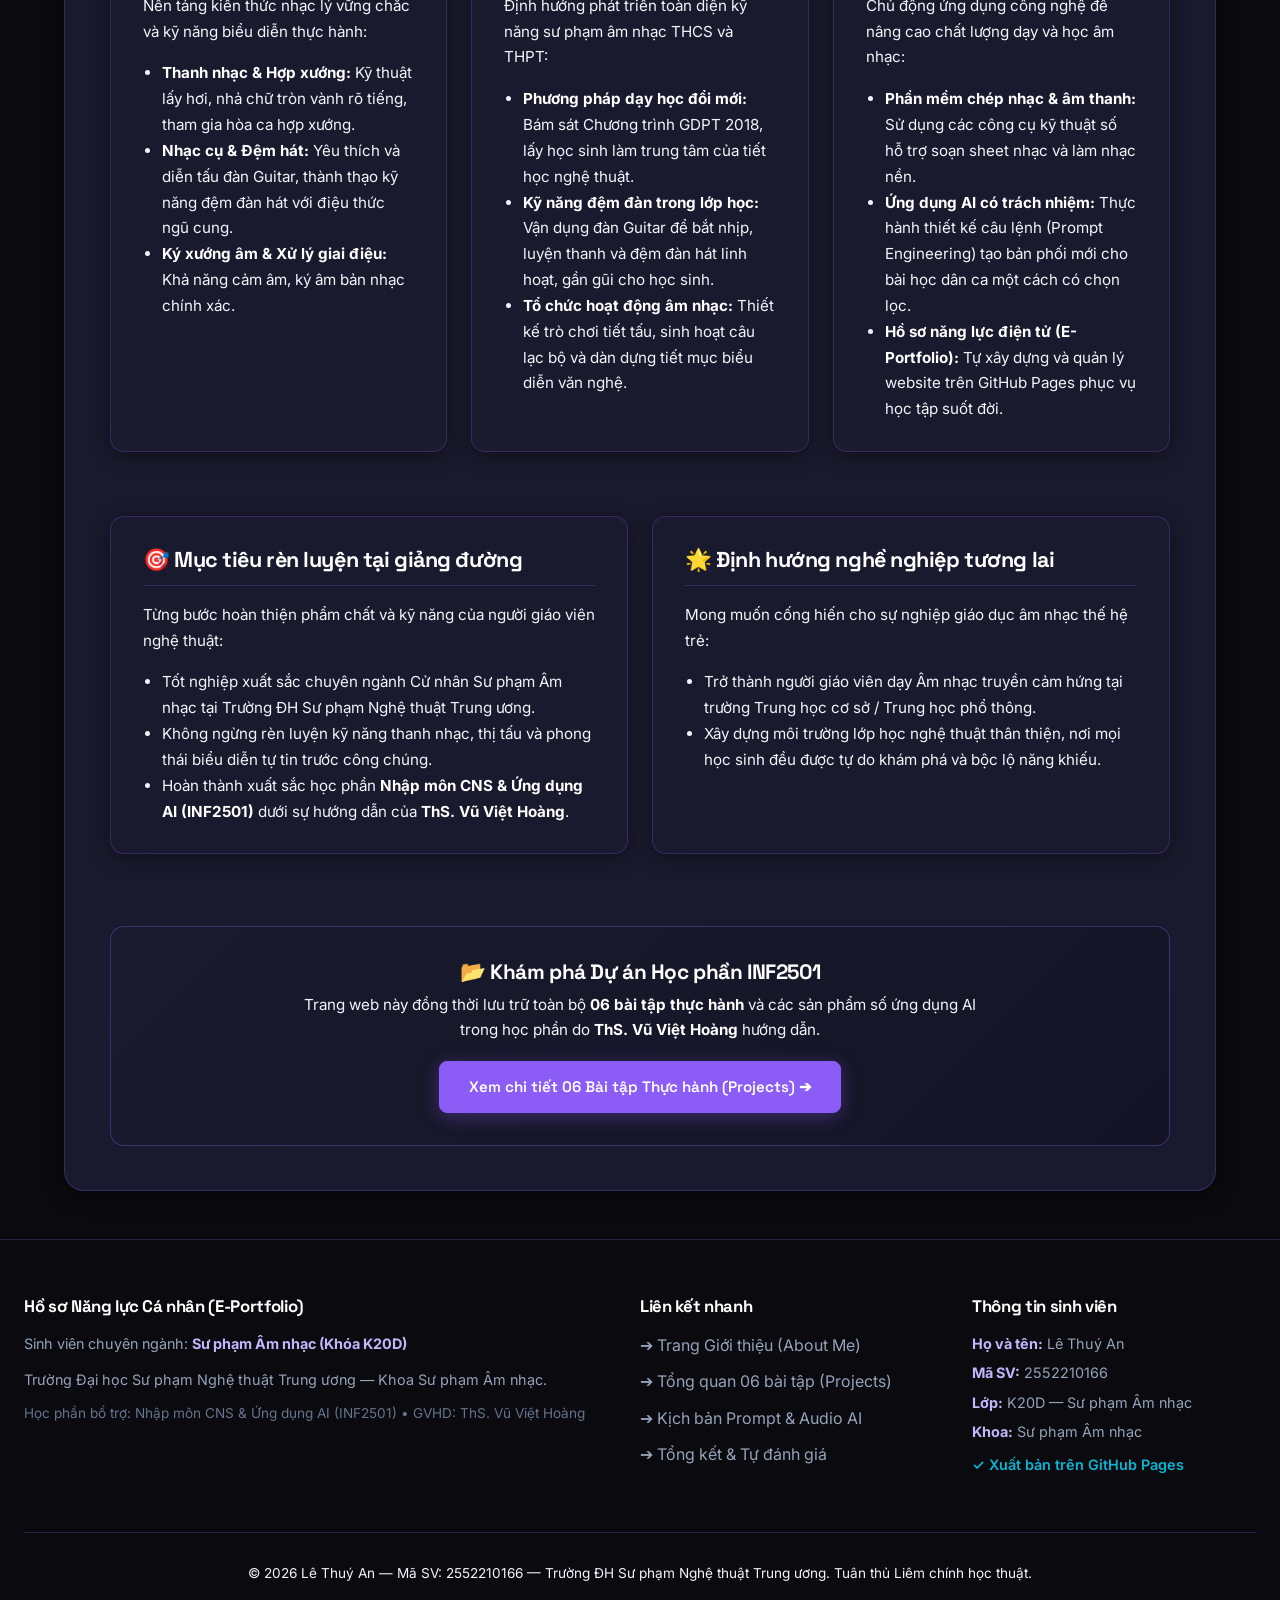
==== commit 092b1365: "Update About Me page: adjust musical instruments to guitar & accompaniment, refine career goals" ====
--- a/index.html
+++ b/index.html
@@ -110,7 +110,7 @@
             <li><strong>Mã sinh viên:</strong> 2552210166</li>
             <li><strong>Cơ sở đào tạo:</strong> Trường ĐH Sư phạm Nghệ thuật TW</li>
             <li><strong>Khoa chuyên môn:</strong> Khoa Sư phạm Âm nhạc</li>
-            <li><strong>Nhạc cụ & Sở trường:</strong> Đàn tranh, sáo trúc, đệm hát Organ/Piano</li>
+            <li><strong>Nhạc cụ & Sở trường:</strong> Đàn Guitar, kỹ năng đệm đàn hát và thanh nhạc</li>
             <li><strong>Học phần bổ trợ:</strong> Nhập môn CNS & Ứng dụng AI (INF2501)</li>
             <li><strong>Giảng viên hướng dẫn:</strong> ThS. Vũ Việt Hoàng</li>
           </ul>
@@ -126,9 +126,9 @@
           <h3>🎵 Năng lực Âm nhạc & Biểu diễn</h3>
           <p>Nền tảng kiến thức nhạc lý vững chắc và kỹ năng biểu diễn thực hành:</p>
           <ul style="margin-left: 1.2rem; margin-top: 0.6rem; color: var(--text-body); font-size: 0.95rem; line-height: 1.6;">
-            <li><strong>Thanh nhạc & Hợp xướng:</strong> Kỹ thuật lấy hơi, nhả chữ tròn vành rõ tiếng, tham gia hòa ca hợp xướng học đường.</li>
-            <li><strong>Nhạc cụ truyền thống:</strong> Yêu thích và diễn tấu các nhạc cụ dân tộc như đàn tranh, sáo trúc với điệu thức ngũ cung.</li>
-            <li><strong>Ký xướng âm & Xử lý giai điệu:</strong> Khả năng cảm âm, ký âm và thị tấu bản nhạc chính xác.</li>
+            <li><strong>Thanh nhạc & Hợp xướng:</strong> Kỹ thuật lấy hơi, nhả chữ tròn vành rõ tiếng, tham gia hòa ca hợp xướng.</li>
+            <li><strong>Nhạc cụ & Đệm hát:</strong> Yêu thích và diễn tấu đàn Guitar, thành thạo kỹ năng đệm đàn hát với điệu thức ngũ cung.</li>
+            <li><strong>Ký xướng âm & Xử lý giai điệu:</strong> Khả năng cảm âm, ký âm bản nhạc chính xác.</li>
           </ul>
         </div>
 
@@ -137,7 +137,7 @@
           <p>Định hướng phát triển toàn diện kỹ năng sư phạm âm nhạc THCS và THPT:</p>
           <ul style="margin-left: 1.2rem; margin-top: 0.6rem; color: var(--text-body); font-size: 0.95rem; line-height: 1.6;">
             <li><strong>Phương pháp dạy học đổi mới:</strong> Bám sát Chương trình GDPT 2018, lấy học sinh làm trung tâm của tiết học nghệ thuật.</li>
-            <li><strong>Kỹ năng đệm đàn trong lớp học:</strong> Vận dụng đàn Organ/Keyboard để bắt nhịp, luyện thanh và đệm hát linh hoạt cho học sinh.</li>
+            <li><strong>Kỹ năng đệm đàn trong lớp học:</strong> Vận dụng đàn Guitar để bắt nhịp, luyện thanh và đệm đàn hát linh hoạt, gần gũi cho học sinh.</li>
             <li><strong>Tổ chức hoạt động âm nhạc:</strong> Thiết kế trò chơi tiết tấu, sinh hoạt câu lạc bộ và dàn dựng tiết mục biểu diễn văn nghệ.</li>
           </ul>
         </div>
@@ -170,7 +170,6 @@
           <p>Mong muốn cống hiến cho sự nghiệp giáo dục âm nhạc thế hệ trẻ:</p>
           <ul style="margin-left: 1.2rem; margin-top: 0.6rem; color: var(--text-body); font-size: 0.95rem; line-height: 1.6;">
             <li>Trở thành người giáo viên dạy Âm nhạc truyền cảm hứng tại trường Trung học cơ sở / Trung học phổ thông.</li>
-            <li>Bảo tồn và lan tỏa các giá trị di sản âm nhạc dân tộc Việt Nam đến học sinh bằng những phương pháp trực quan, sinh động.</li>
             <li>Xây dựng môi trường lớp học nghệ thuật thân thiện, nơi mọi học sinh đều được tự do khám phá và bộc lộ năng khiếu.</li>
           </ul>
         </div>
--- a/css/style.css
+++ b/css/style.css
@@ -110,7 +110,7 @@
   line-height: 1.68;
   -webkit-font-smoothing: antialiased;
   -moz-osx-font-smoothing: grayscale;
-  padding-bottom: 80px; /* Space for persistent bottom player */
+  padding-bottom: 0;
   overflow-x: hidden;
 }
 
@@ -740,153 +740,7 @@
   font-size: 0.8rem;
 }
 
-/* ===================================================================
-   PERSISTENT BOTTOM AUDIO PLAYER
-   =================================================================== */
-.kvolt-bottom-player {
-  position: fixed;
-  bottom: 0;
-  left: 0;
-  right: 0;
-  height: 68px;
-  background: var(--bg-card);
-  backdrop-filter: blur(20px);
-  -webkit-backdrop-filter: blur(20px);
-  border-top: 1px solid var(--primary-border);
-  display: flex;
-  align-items: center;
-  justify-content: space-between;
-  padding: 0 1.8rem;
-  z-index: 9999;
-  box-shadow: 0 -8px 30px rgba(0, 0, 0, 0.25);
-  transition: transform 0.3s ease;
-}
-
-.player-left {
-  display: flex;
-  align-items: center;
-  gap: 0.9rem;
-  min-width: 220px;
-}
-
-.player-art {
-  width: 46px;
-  height: 46px;
-  border-radius: 8px;
-  background: linear-gradient(135deg, var(--primary) 0%, var(--primary-dark) 100%);
-  display: flex;
-  align-items: center;
-  justify-content: center;
-  font-size: 1.4rem;
-  border: 1px solid var(--primary-border);
-  box-shadow: 0 0 12px var(--primary-glow);
-}
-
-.player-meta h4 {
-  font-size: 0.9rem;
-  color: var(--text-heading) !important;
-  font-weight: 700;
-  margin: 0;
-}
-
-.player-meta span {
-  font-size: 0.75rem;
-  color: var(--text-muted);
-  display: block;
-}
-
-.player-center {
-  display: flex;
-  flex-direction: column;
-  align-items: center;
-  gap: 0.3rem;
-  flex-grow: 1;
-  max-width: 540px;
-  padding: 0 1.5rem;
-}
-
-.player-controls {
-  display: flex;
-  align-items: center;
-  gap: 1rem;
-}
-
-.player-btn-circle {
-  width: 38px;
-  height: 38px;
-  border-radius: 50%;
-  background: var(--primary);
-  border: none;
-  color: #FFFFFF;
-  display: flex;
-  align-items: center;
-  justify-content: center;
-  cursor: pointer;
-  transition: all 0.2s ease;
-  box-shadow: 0 0 15px var(--primary-glow);
-}
-
-.player-btn-circle:hover {
-  background: var(--primary-dark);
-  transform: scale(1.08);
-}
-
-.player-timeline {
-  display: flex;
-  align-items: center;
-  gap: 0.7rem;
-  width: 100%;
-}
-
-.player-time {
-  font-size: 0.75rem;
-  color: var(--text-muted);
-  font-family: var(--font-mono);
-  min-width: 32px;
-}
-
-.player-progress-bar {
-  flex-grow: 1;
-  height: 5px;
-  background: rgba(124, 58, 237, 0.18);
-  border-radius: 3px;
-  cursor: pointer;
-  position: relative;
-  overflow: hidden;
-}
-
-.player-progress-fill {
-  height: 100%;
-  width: 0%;
-  background: linear-gradient(90deg, var(--accent-cyan) 0%, var(--primary) 100%);
-  border-radius: 3px;
-  transition: width 0.1s linear;
-}
-
-.player-right {
-  display: flex;
-  align-items: center;
-  gap: 1.2rem;
-  min-width: 200px;
-  justify-content: flex-end;
-}
-
-.player-action-btn {
-  background: var(--primary-glow-subtle);
-  border: 1px solid var(--primary-border);
-  color: var(--primary-light);
-  font-size: 0.8rem;
-  font-weight: 700;
-  padding: 0.45rem 1rem;
-  border-radius: var(--radius-sm);
-  cursor: pointer;
-  transition: all 0.2s ease;
-}
-
-.player-action-btn:hover {
-  background: var(--primary);
-  color: #FFFFFF;
-}
+/* Pinned bottom audio player removed as requested */
 
 /* ===================================================================
    PROFILE & PROJECT COMPONENTS
